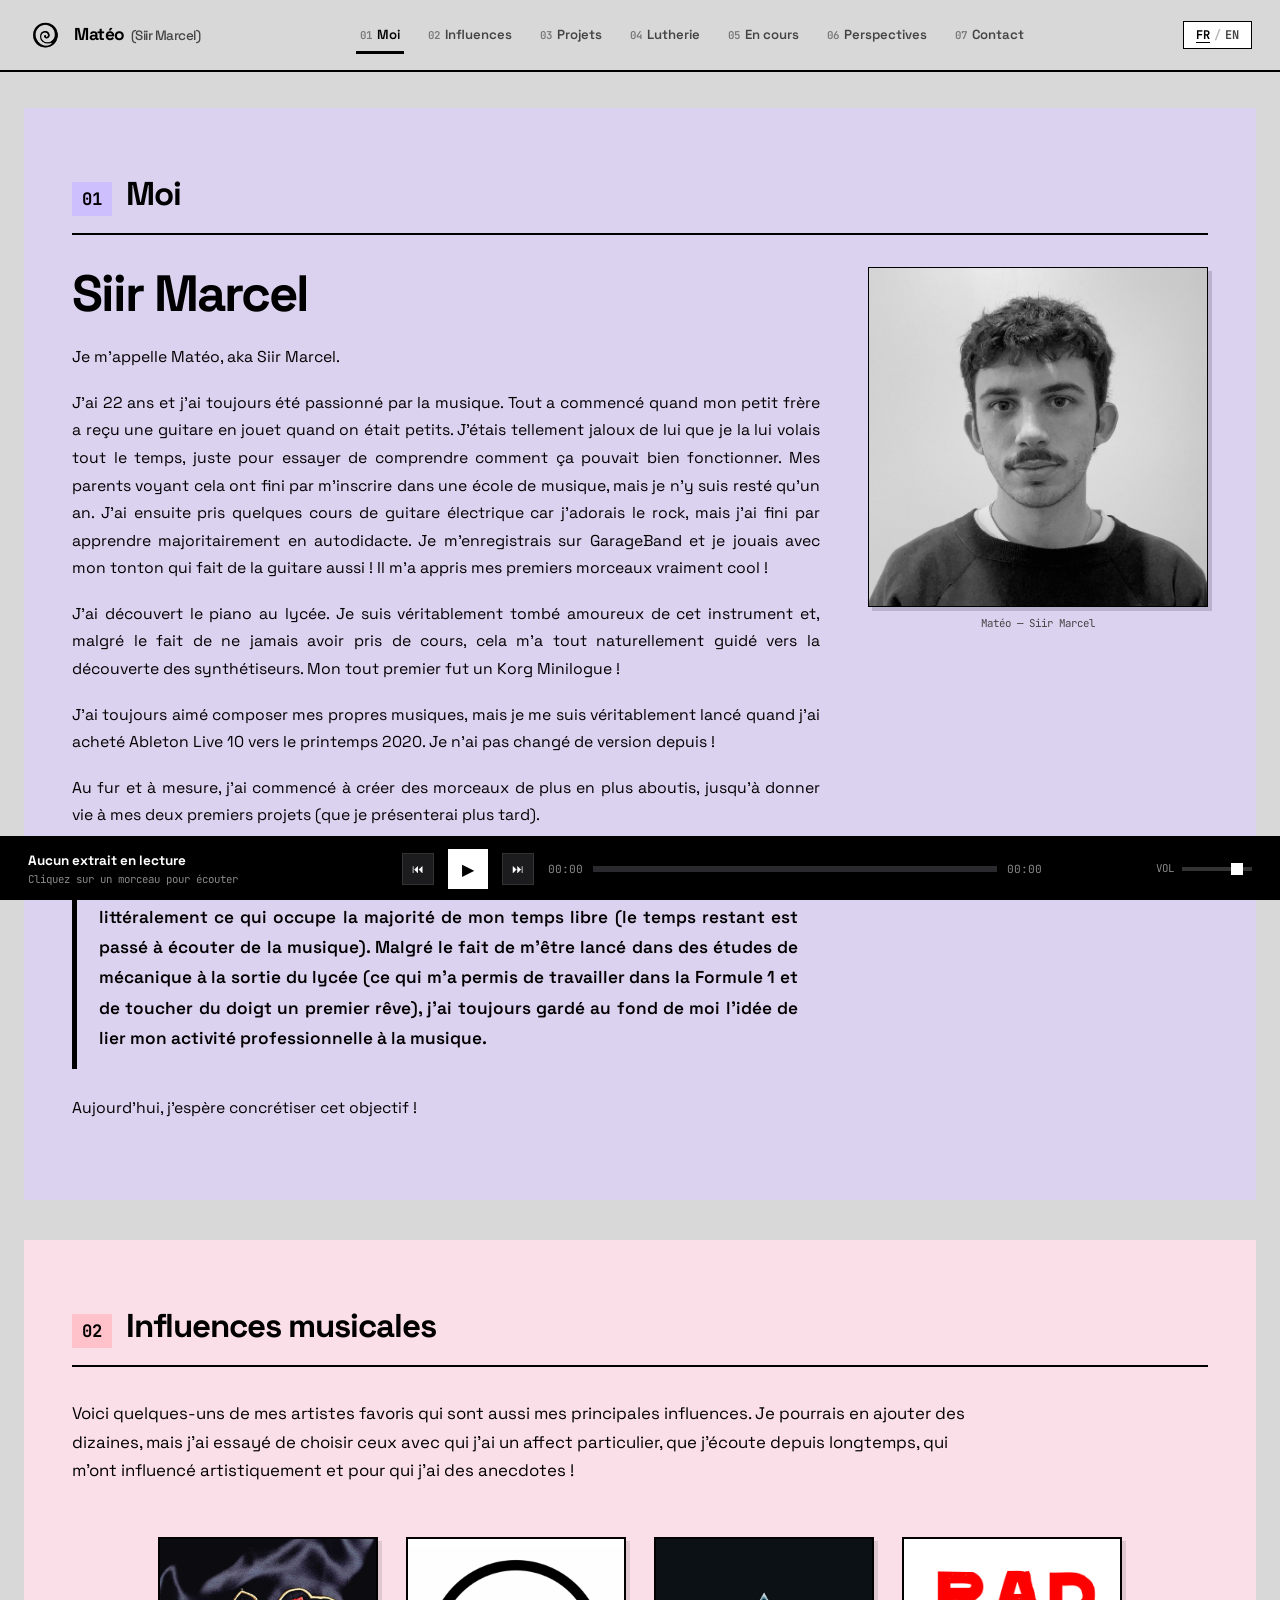
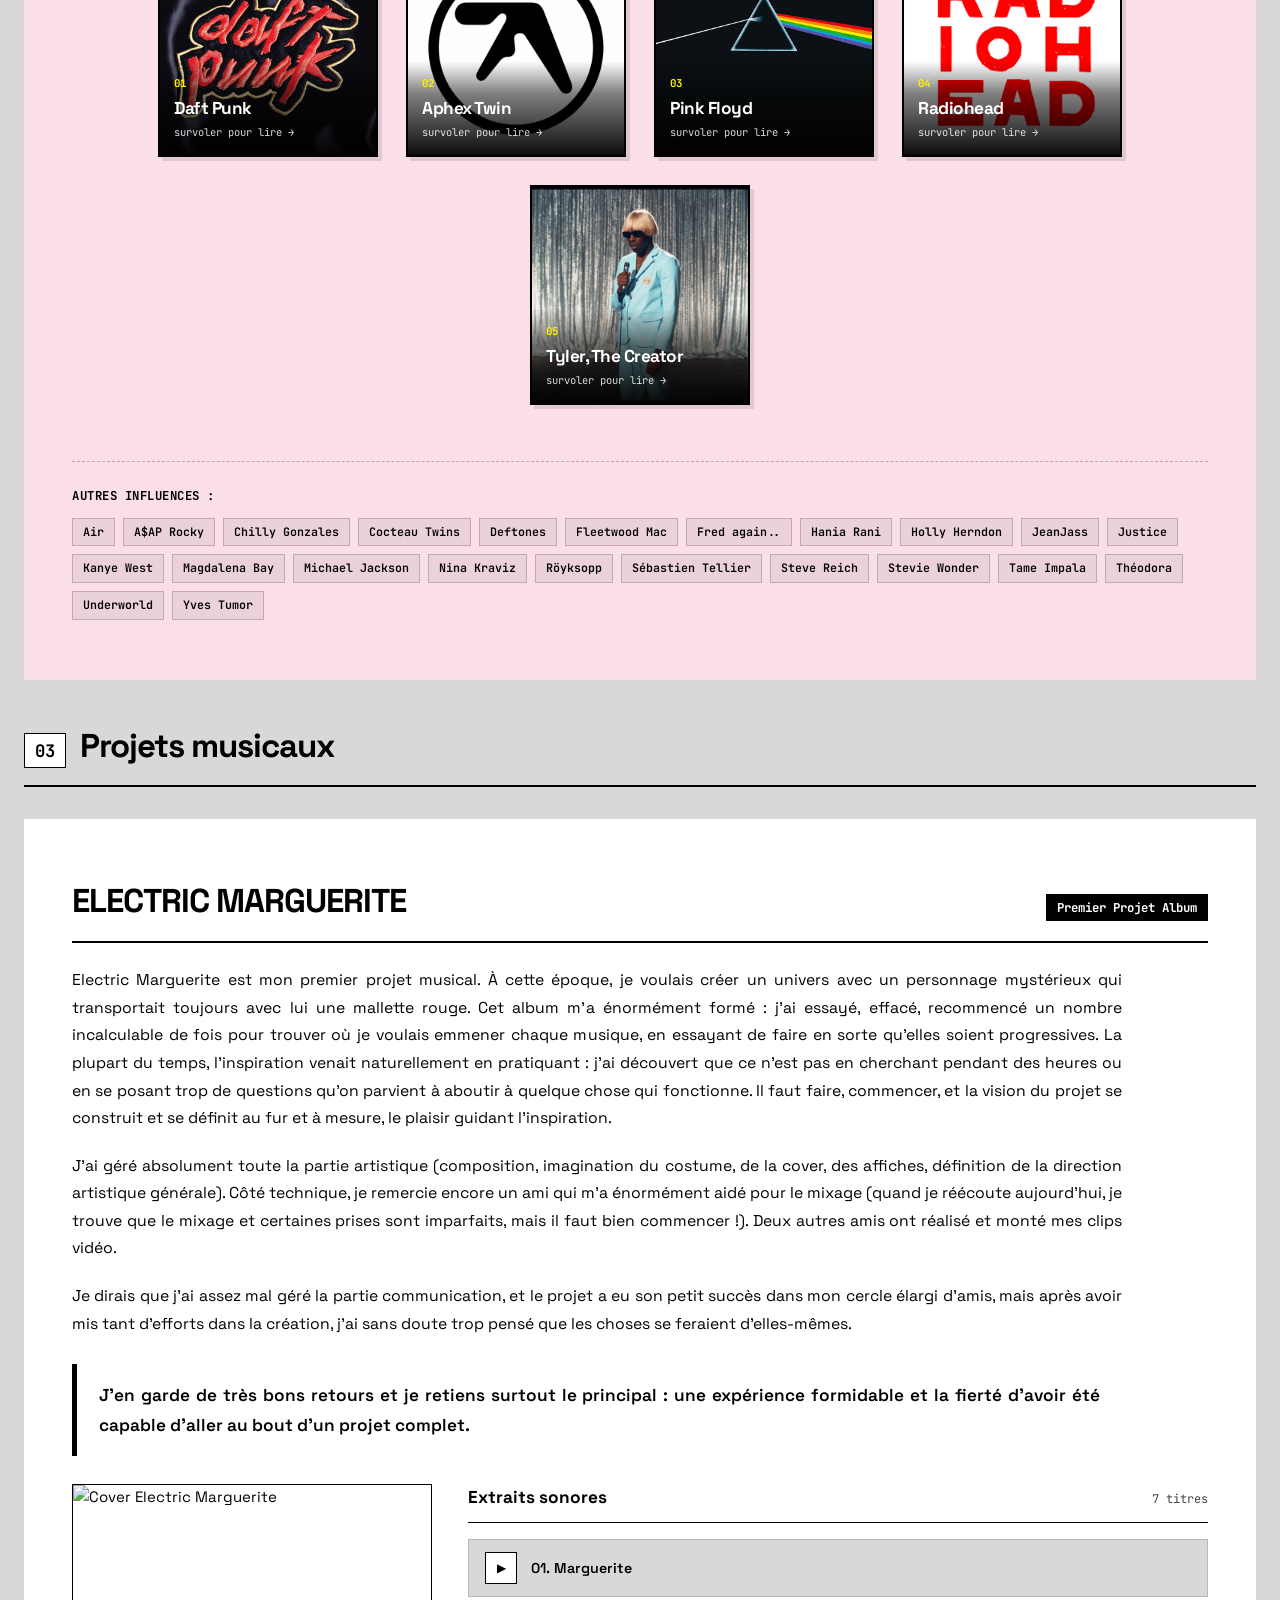
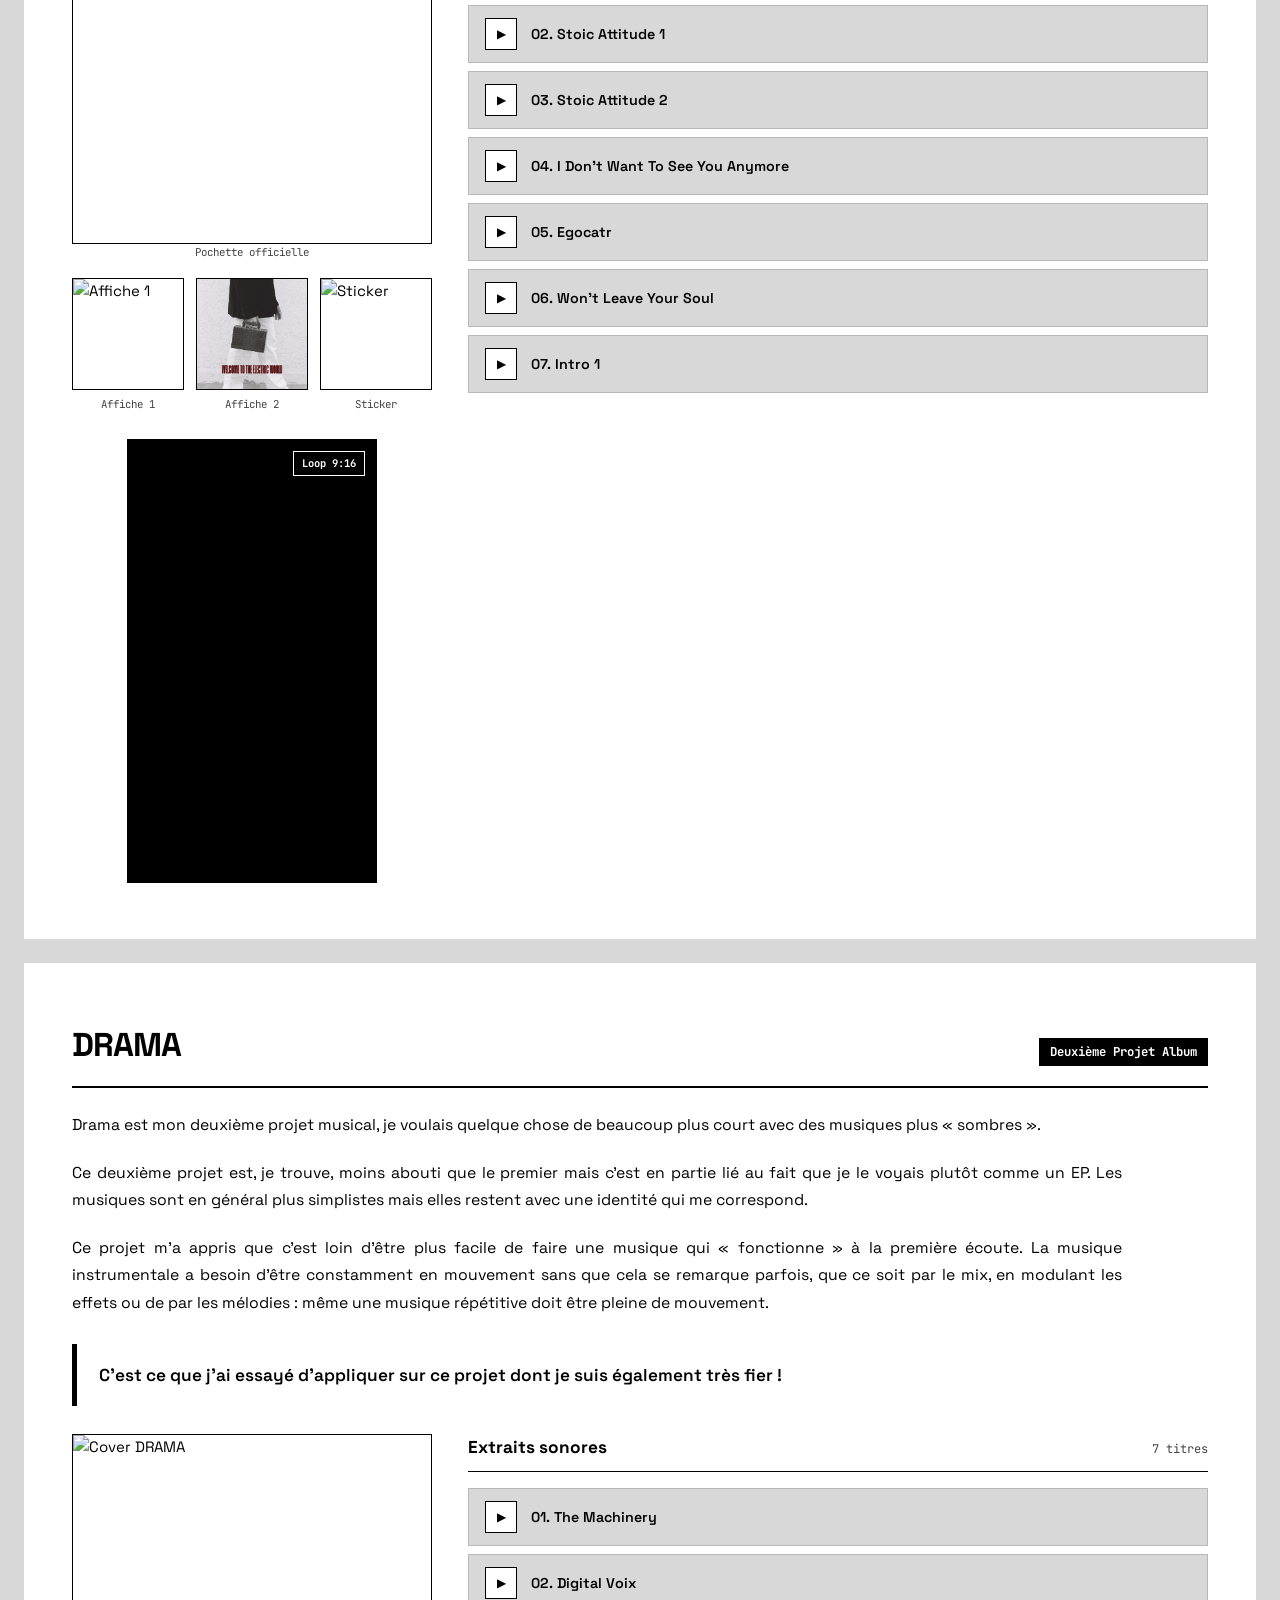
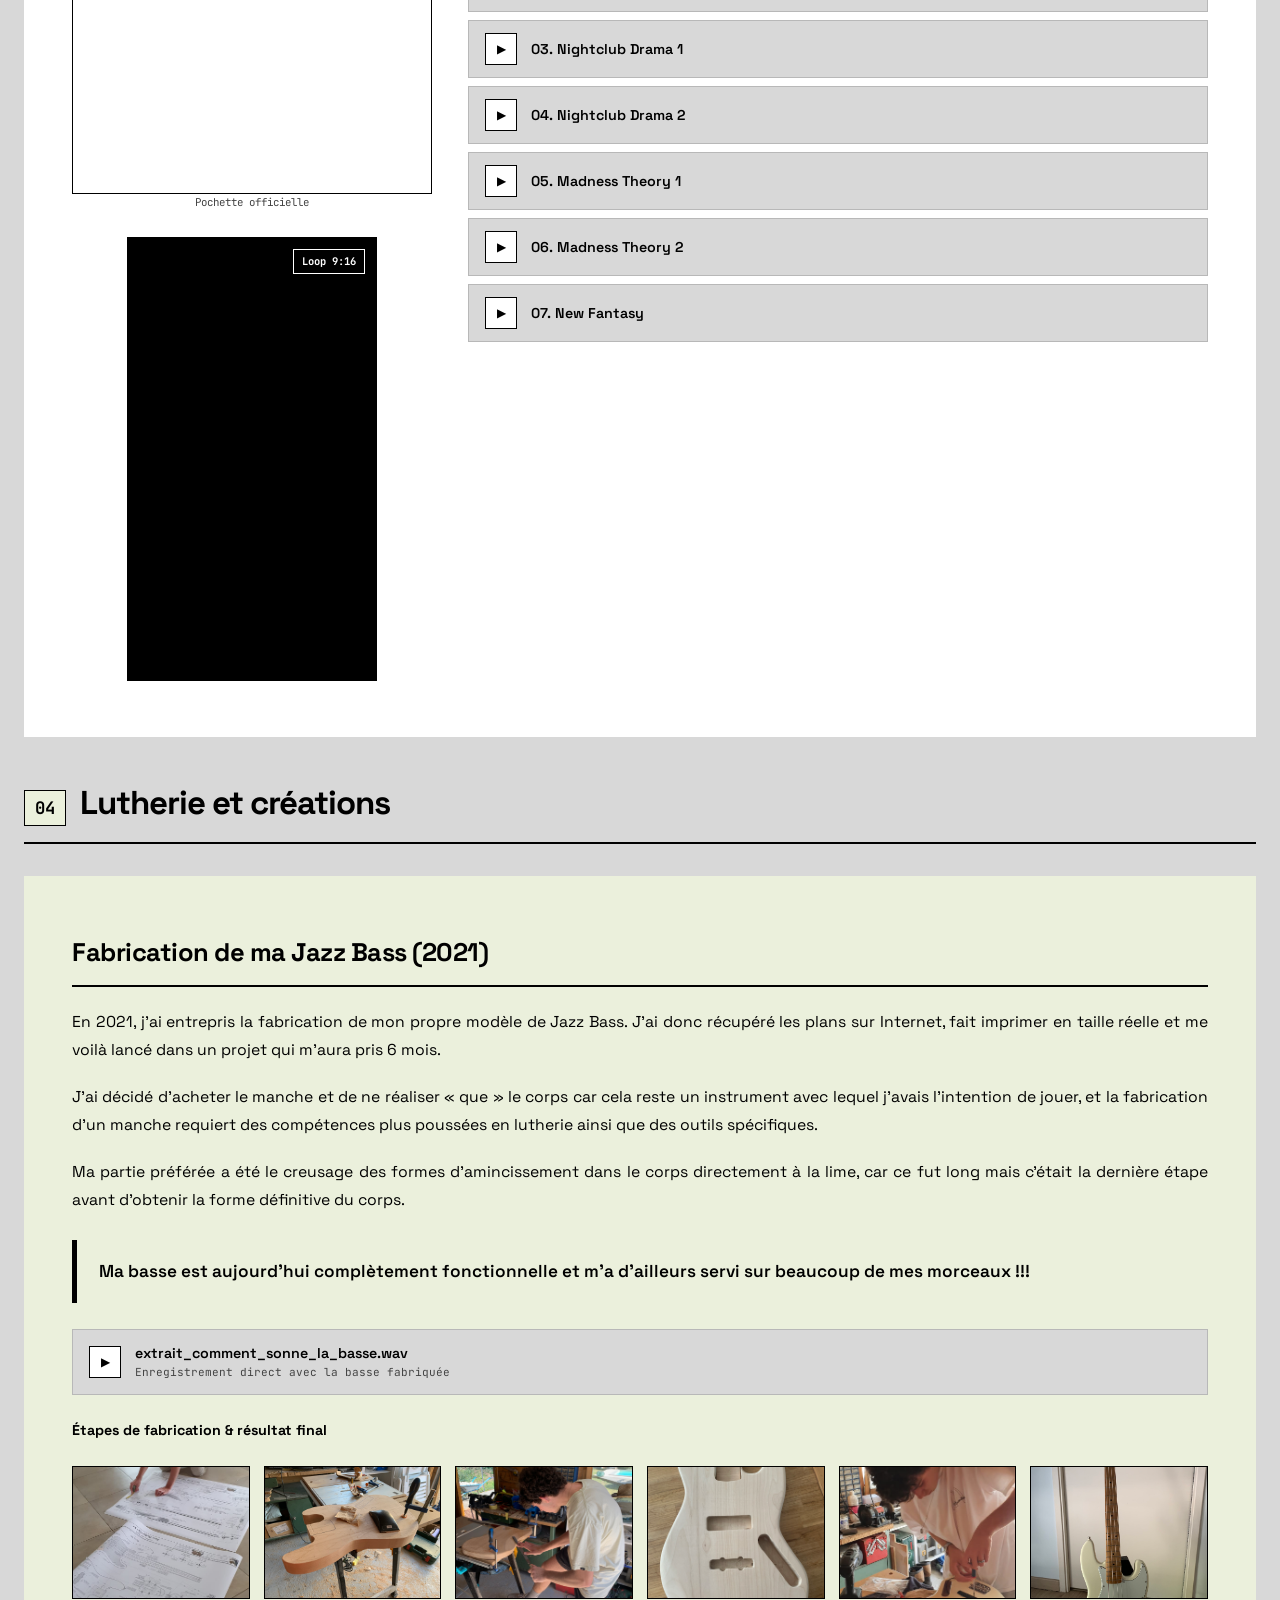
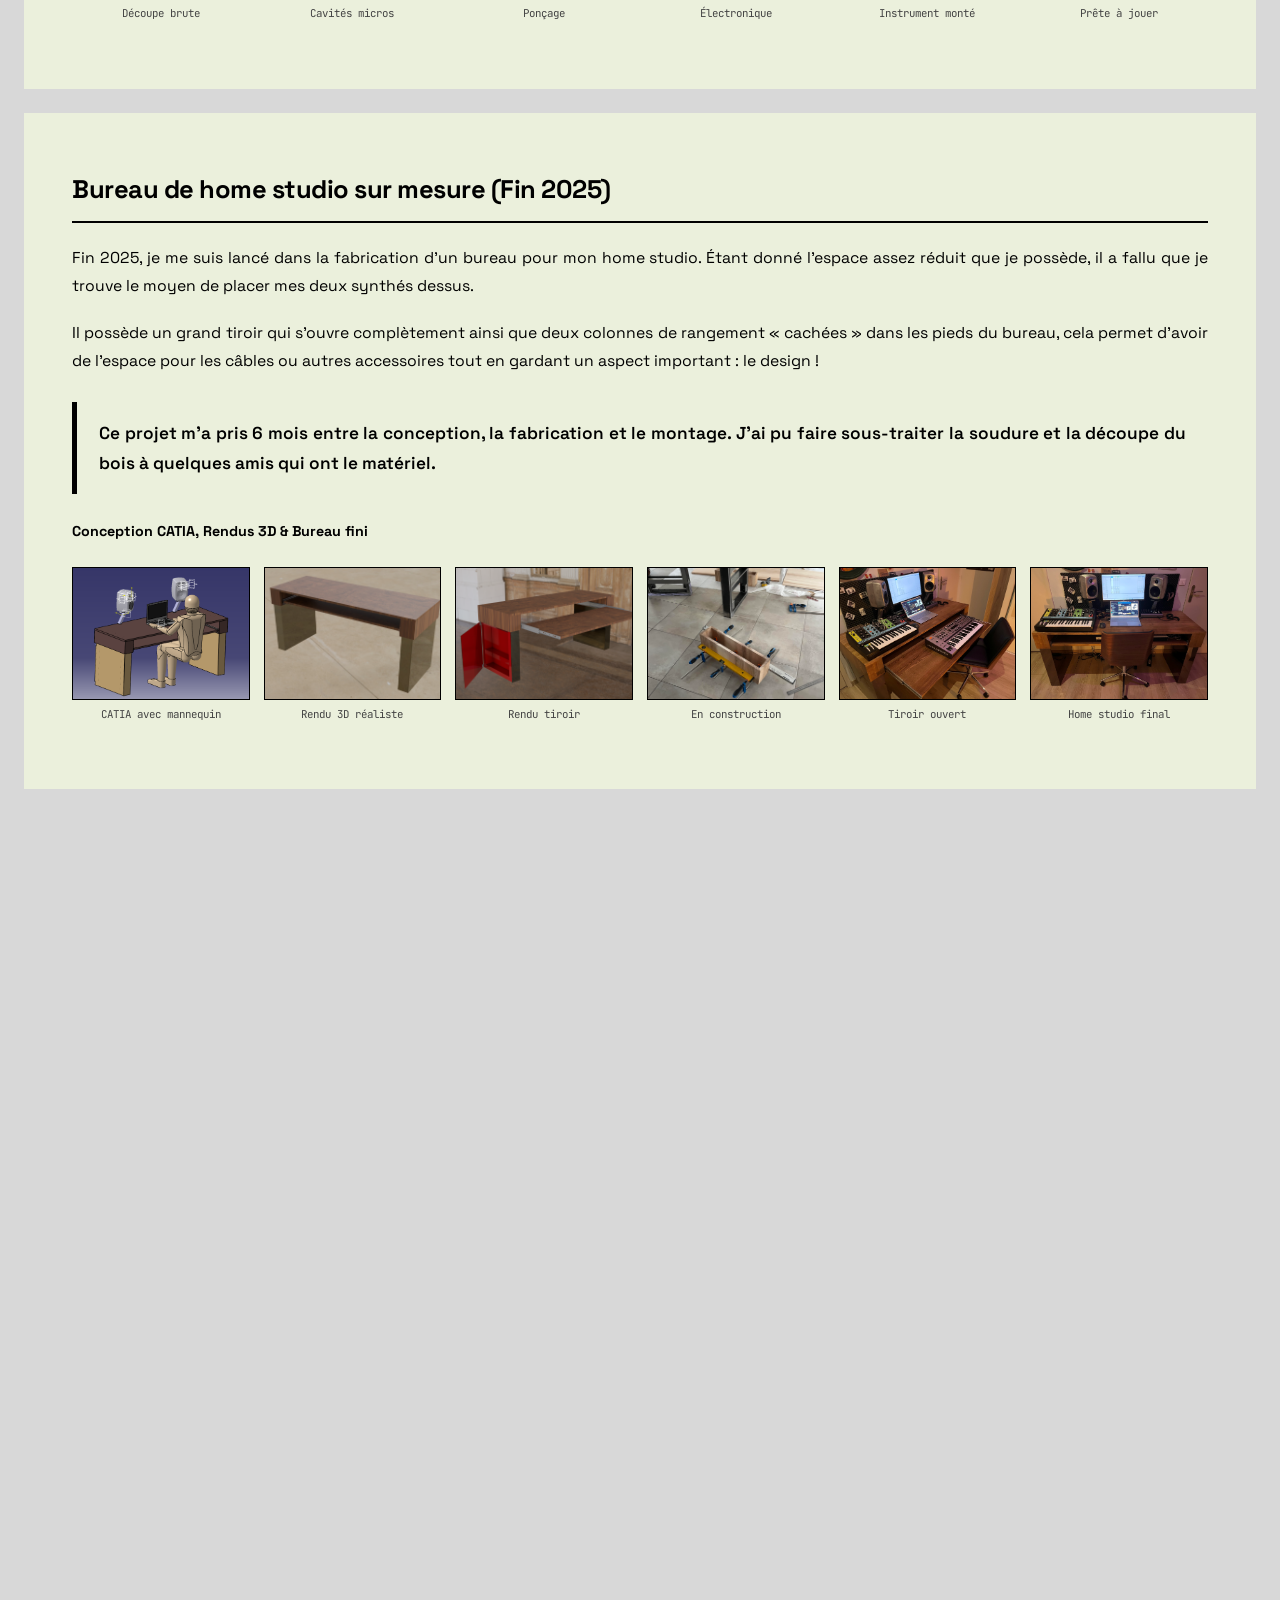
==== index.html @ 38fc7ba7 "Portfolio audio, lutherie et production musicale — Siir Marcel (Matéo Bouzidi)" ====
<!DOCTYPE html>
<html lang="fr">
<head>
  <meta charset="UTF-8">
  <meta name="viewport" content="width=device-width, initial-scale=1.0">
  <title>Matéo (Siir Marcel) — Portfolio Audio & Musique</title>

  <!-- Typography: Space Grotesk (Ableton / Modernist feel) & JetBrains Mono (Tech / Audio details) -->
  <link rel="preconnect" href="https://fonts.googleapis.com">
  <link rel="preconnect" href="https://fonts.gstatic.com" crossorigin>
  <link href="https://fonts.googleapis.com/css2?family=JetBrains+Mono:wght@400;500;700&family=Space+Grotesk:wght@400;500;600;700&display=swap" rel="stylesheet">

  <link rel="stylesheet" href="style.css">
</head>
<body>

  <!-- ========================================================
       TOP HEADER (Minimalist, Ableton-style with Koru Logo)
       ======================================================== -->
  <header class="site-header">
    <div class="header-inner">
      <div class="brand-group">
        <img src="./7_logo_koru/koru_white_bg-removebg-preview.png" alt="Logo Koru" class="koru-logo">
        <a href="#moi" class="brand-name">
          <strong>Matéo</strong> <span class="brand-alias">(Siir Marcel)</span>
        </a>
      </div>

      <nav class="site-nav" aria-label="Sommaire">
        <a href="#moi" class="nav-link active" data-target="moi"><span class="nav-num">01</span> <span data-i18n="nav_moi">Moi</span></a>
        <a href="#influences" class="nav-link" data-target="influences"><span class="nav-num">02</span> <span data-i18n="nav_influences">Influences</span></a>
        <a href="#projets" class="nav-link" data-target="projets"><span class="nav-num">03</span> <span data-i18n="nav_projets">Projets</span></a>
        <a href="#lutherie" class="nav-link" data-target="lutherie"><span class="nav-num">04</span> <span data-i18n="nav_lutherie">Lutherie</span></a>
        <a href="#en-cours" class="nav-link" data-target="en-cours"><span class="nav-num">05</span> <span data-i18n="nav_encours">En cours</span></a>
        <a href="#perspectives" class="nav-link" data-target="perspectives"><span class="nav-num">06</span> <span data-i18n="nav_perspectives">Perspectives</span></a>
        <a href="#contact" class="nav-link" data-target="contact"><span class="nav-num">07</span> <span data-i18n="nav_contact">Contact</span></a>
      </nav>

      <div class="header-actions">
        <!-- Language Switcher (FR / EN) -->
        <button class="lang-switch-btn" id="lang-toggle-btn" aria-label="Changer de langue">
          <span class="lang-opt lang-fr active">FR</span>
          <span class="lang-divider">/</span>
          <span class="lang-opt lang-en">EN</span>
        </button>
      </div>
    </div>
  </header>

  <!-- ========================================================
       MAIN PRESENTATION FLOW (Diaporama Storytelling Flow)
       ======================================================== -->
  <main class="slides-container">

    <!-- ----------------------------------------------------
         SLIDE 01 : MOI (Bio & Démarche)
         ---------------------------------------------------- -->
    <section class="slide-section" id="moi">
      <div class="slide-inner">
        <div class="section-label-bar">
          <span class="section-index">01</span>
          <h2 class="section-title" data-i18n="title_moi">Moi</h2>
        </div>

        <div class="slide-grid-moi">
          <div class="moi-text-col">
            <h1 class="hero-name">Siir Marcel</h1>
            <div class="raw-content-block" data-i18n="moi_body">
              <p>Je m'appelle Matéo, aka Siir Marcel.</p>
              <p>J'ai 22 ans et j'ai toujours été passionné par la musique. Tout a commencé quand mon petit frère a reçu une guitare en jouet quand on était petits. J'étais tellement jaloux de lui que je la lui volais tout le temps, juste pour essayer de comprendre comment ça pouvait bien fonctionner. Mes parents voyant cela ont fini par m'inscrire dans une école de musique, mais je n'y suis resté qu'un an. J'ai ensuite pris quelques cours de guitare électrique car j'adorais le rock, mais j'ai fini par apprendre majoritairement en autodidacte. Je m'enregistrais sur GarageBand et je jouais avec mon tonton qui fait de la guitare aussi ! Il m'a appris mes premiers morceaux vraiment cool !</p>
              <p>J'ai découvert le piano au lycée. Je suis véritablement tombé amoureux de cet instrument et, malgré le fait de ne jamais avoir pris de cours, cela m'a tout naturellement guidé vers la découverte des synthétiseurs. Mon tout premier fut un Korg Minilogue !</p>
              <p>J'ai toujours aimé composer mes propres musiques, mais je me suis véritablement lancé quand j'ai acheté Ableton Live 10 vers le printemps 2020. Je n'ai pas changé de version depuis !</p>
              <p>Au fur et à mesure, j'ai commencé à créer des morceaux de plus en plus aboutis, jusqu'à donner vie à mes deux premiers projets (que je présenterai plus tard).</p>
              <p class="highlight-quote">La composition est clairement bien plus qu'un passe-temps pour moi : c'est littéralement ce qui occupe la majorité de mon temps libre (le temps restant est passé à écouter de la musique). Malgré le fait de m'être lancé dans des études de mécanique à la sortie du lycée (ce qui m'a permis de travailler dans la Formule 1 et de toucher du doigt un premier rêve), j'ai toujours gardé au fond de moi l'idée de lier mon activité professionnelle à la musique.</p>
              <p>Aujourd'hui, j'espère concrétiser cet objectif !</p>
            </div>
          </div>

          <div class="moi-photo-col">
            <div class="moi-photo-box">
              <img src="./1_moi/photo_de_moi.jpg" alt="Matéo (Siir Marcel)" class="zoom-image moi-photo-img" data-caption="Matéo (Siir Marcel)">
              <span class="img-legend">Matéo — Siir Marcel</span>
            </div>
          </div>
        </div>
      </div>
    </section>

    <!-- ----------------------------------------------------
         SLIDE 02 : INFLUENCES MUSICALES (Carrés avec Flip au dos)
         ---------------------------------------------------- -->
    <section class="slide-section" id="influences">
      <div class="slide-inner">
        <div class="section-label-bar">
          <span class="section-index">02</span>
          <h2 class="section-title" data-i18n="title_influences">Influences musicales</h2>
        </div>

        <p class="section-intro-text" data-i18n="influences_intro">
          Voici quelques-uns de mes artistes favoris qui sont aussi mes principales influences. Je pourrais en ajouter des dizaines, mais j'ai essayé de choisir ceux avec qui j'ai un affect particulier, que j'écoute depuis longtemps, qui m'ont influencé artistiquement et pour qui j'ai des anecdotes !
        </p>

        <!-- 5 Carrés avec interaction de bascule (Daft Punk, Aphex, Pink Floyd, Radiohead, Tyler) -->
        <div class="influences-flip-grid">
          
          <!-- 1. Daft Punk -->
          <div class="flip-card-wrapper card-daft" tabindex="0">
            <div class="flip-card-inner">
              <div class="flip-card-front">
                <img src="./2_influences%20musicales/daft_punk/DaftPunk_HomeworkLP.jpg" alt="Daft Punk" class="artist-square-img">
                <div class="artist-front-overlay">
                  <span class="artist-num">01</span>
                  <h3 class="artist-title">Daft Punk</h3>
                  <span class="flip-hint" data-i18n="flip_hint">survoler pour lire &rarr;</span>
                </div>
              </div>
              <div class="flip-card-back">
                <div class="back-header back-daft">
                  <h4 class="back-artist-name">Daft Punk</h4>
                </div>
                <div class="back-text-scroll">
                  <p data-i18n="daft_text">Ce que j'aime chez Daft Punk, c'est d'abord le fait que ce soit des Français qui ont réussi à hypnotiser le monde de la musique à l'international comme rarement dans l'histoire. Leur son est immédiatement reconnaissable, ils ont réussi à faire des hits avec des samples très courts tournant en boucle, je pense notamment à « Fresh » qui fait partie pour moi de leurs meilleurs morceaux. C'est dans ce domaine qu'ils excellent de mon point de vue, car c'est aussi complexe de composer un morceau « simple » dont on ne se lasse jamais qui ne fait que quelques pistes que de composer avec des arrangements complexes. Ils ont su faire les deux comme le montrent Homework et Random Access Memories. Ils sont trop forts.</p>
                </div>
              </div>
            </div>
          </div>

          <!-- 2. Aphex Twin -->
          <div class="flip-card-wrapper card-aphex" tabindex="0">
            <div class="flip-card-inner">
              <div class="flip-card-front">
                <img src="./2_influences%20musicales/aphex_twin/Aphex%20Twin%20logo.gif" alt="Aphex Twin" class="artist-square-img">
                <div class="artist-front-overlay">
                  <span class="artist-num">02</span>
                  <h3 class="artist-title">Aphex Twin</h3>
                  <span class="flip-hint" data-i18n="flip_hint">survoler pour lire &rarr;</span>
                </div>
              </div>
              <div class="flip-card-back">
                <div class="back-header back-aphex">
                  <h4 class="back-artist-name">Aphex Twin</h4>
                </div>
                <div class="back-text-scroll">
                  <p data-i18n="aphex_text">Ce que j'aime chez Aphex Twin, ce sont ses sonorités ambient, le sound design et le fait qu'il soit capable de proposer sur un même album une magnifique et iconique ballade au piano comme « Avril 14th », puis des sonorités complètement chaotiques, complexes et percussives. J'aime également le fait qu'il soit impliqué dans la création de ses propres machines et logiciels : son logiciel « Samplebrain » développé avec Dave Griffiths m'a d'ailleurs beaucoup inspiré pour créer mon propre logiciel « Machina ».</p>
                </div>
              </div>
            </div>
          </div>

          <!-- 3. Pink Floyd -->
          <div class="flip-card-wrapper card-pink" tabindex="0">
            <div class="flip-card-inner">
              <div class="flip-card-front">
                <img src="./2_influences%20musicales/pink_floyd/d2fc536_6401-1e6ijhq.m233.avif" alt="Pink Floyd" class="artist-square-img">
                <div class="artist-front-overlay">
                  <span class="artist-num">03</span>
                  <h3 class="artist-title">Pink Floyd</h3>
                  <span class="flip-hint" data-i18n="flip_hint">survoler pour lire &rarr;</span>
                </div>
              </div>
              <div class="flip-card-back">
                <div class="back-header back-pink">
                  <h4 class="back-artist-name">Pink Floyd</h4>
                </div>
                <div class="back-text-scroll">
                  <p data-i18n="pink_text">Ce que j'aime chez Pink Floyd, c'est la progressivité de leur musique. Je suis à chaque fois émerveillé devant à quel point leurs morceaux me font rentrer dans une bulle et comment toutes les parties s'enchaînent si naturellement. J'ai d'ailleurs récupéré la platine vinyle Sony stéréo de ma grand-mère, et elle m'a aussi donné son vinyle de l'album Wish You Were Here (au passage aussi ma chanson préférée) qui date de la fin des 70s !</p>
                </div>
              </div>
            </div>
          </div>

          <!-- 4. Radiohead -->
          <div class="flip-card-wrapper card-radiohead" tabindex="0">
            <div class="flip-card-inner">
              <div class="flip-card-front">
                <img src="./2_influences%20musicales/radiohead/the-current-radiohead-logo-remade-in-crisp-4k-v0-cpv5992jfwne1.png" alt="Radiohead" class="artist-square-img">
                <div class="artist-front-overlay">
                  <span class="artist-num">04</span>
                  <h3 class="artist-title">Radiohead</h3>
                  <span class="flip-hint" data-i18n="flip_hint">survoler pour lire &rarr;</span>
                </div>
              </div>
              <div class="flip-card-back">
                <div class="back-header back-radiohead">
                  <h4 class="back-artist-name">Radiohead</h4>
                </div>
                <div class="back-text-scroll">
                  <p data-i18n="radiohead_text">Ce que j'aime chez Radiohead, c'est souvent l'émotion que leur musique me procure. Un des premiers morceaux que mon tonton me jouait à la guitare c'était « Just », et j'étais émerveillé par la façon dont ce morceau sonnait différemment du rock que j'écoutais étant petit (j'étais plutôt à fond sur les Guns N' Roses dès le matin dans le train direction le collège). C'est vers la fin de l'adolescence que j'ai vraiment commencé à apprécier leur musique. J'ai eu la chance de les voir en concert à Berlin et j'ai retrouvé cette sensation si particulière d'envoûtement et de frisson sur presque chacun de leurs morceaux (je n'ai d'ailleurs toujours pas compris comment Thom Yorke arrive à jouer + chanter « Pyramid Song » en live). Il y a quelque chose de pur et vulnérable mais puissant, autant dans la personnalité du groupe que dans leur musique.</p>
                </div>
              </div>
            </div>
          </div>

          <!-- 5. Tyler, The Creator -->
          <div class="flip-card-wrapper card-tyler" tabindex="0">
            <div class="flip-card-inner">
              <div class="flip-card-front">
                <img src="./2_influences%20musicales/Tyler_the_creator/2048.webp" alt="Tyler the Creator" class="artist-square-img">
                <div class="artist-front-overlay">
                  <span class="artist-num">05</span>
                  <h3 class="artist-title">Tyler, The Creator</h3>
                  <span class="flip-hint" data-i18n="flip_hint">survoler pour lire &rarr;</span>
                </div>
              </div>
              <div class="flip-card-back">
                <div class="back-header back-tyler">
                  <h4 class="back-artist-name">Tyler, The Creator</h4>
                </div>
                <div class="back-text-scroll">
                  <p data-i18n="tyler_text">Ce que j'aime chez Tyler, The Creator, ce sont les univers différents qu'il est capable de créer pour chacun de ses projets. Mon préféré reste indéniablement IGOR, qui a été mon influence principale sur mon premier album, autant sur le plan visuel que musical. Il a d'ailleurs été pour moi une porte d'entrée vers le jazz et plus largement vers la soul. Je me souviens que cet album m'avait été recommandé par ma copine et je n'avais pas du tout accroché à la première écoute, avant de finalement tomber totalement dedans après avoir à peine persévéré !</p>
                </div>
              </div>
            </div>
          </div>

        </div>

        <!-- Autres influences -->
        <div class="other-influences-wrap">
          <span class="other-influences-title" data-i18n="other_influences_title">Autres influences :</span>
          <div class="other-influences-tags">
            <span class="other-artist-pill">Air</span>
            <span class="other-artist-pill">A$AP Rocky</span>
            <span class="other-artist-pill">Chilly Gonzales</span>
            <span class="other-artist-pill">Cocteau Twins</span>
            <span class="other-artist-pill">Deftones</span>
            <span class="other-artist-pill">Fleetwood Mac</span>
            <span class="other-artist-pill">Fred again..</span>
            <span class="other-artist-pill">Hania Rani</span>
            <span class="other-artist-pill">Holly Herndon</span>
            <span class="other-artist-pill">JeanJass</span>
            <span class="other-artist-pill">Justice</span>
            <span class="other-artist-pill">Kanye West</span>
            <span class="other-artist-pill">Magdalena Bay</span>
            <span class="other-artist-pill">Michael Jackson</span>
            <span class="other-artist-pill">Nina Kraviz</span>
            <span class="other-artist-pill">Röyksopp</span>
            <span class="other-artist-pill">Sébastien Tellier</span>
            <span class="other-artist-pill">Steve Reich</span>
            <span class="other-artist-pill">Stevie Wonder</span>
            <span class="other-artist-pill">Tame Impala</span>
            <span class="other-artist-pill">Théodora</span>
            <span class="other-artist-pill">Underworld</span>
            <span class="other-artist-pill">Yves Tumor</span>
          </div>
        </div>
      </div>
    </section>

    <!-- ----------------------------------------------------
         SLIDE 03 : PROJETS MUSICAUX (Electric Marguerite & Drama)
         ---------------------------------------------------- -->
    <section class="slide-section" id="projets">
      <div class="slide-inner">
        <div class="section-label-bar">
          <span class="section-index">03</span>
          <h2 class="section-title" data-i18n="title_projets">Projets musicaux</h2>
        </div>

        <!-- ALBUM 1 : ELECTRIC MARGUERITE -->
        <article class="album-block">
          <div class="album-headline">
            <h3 class="album-name">ELECTRIC MARGUERITE</h3>
            <span class="album-tag" data-i18n="album1_tag">Premier Projet Album</span>
          </div>

          <div class="raw-content-block album-intro-block" data-i18n="album1_body">
            <p>Electric Marguerite est mon premier projet musical. À cette époque, je voulais créer un univers avec un personnage mystérieux qui transportait toujours avec lui une mallette rouge. Cet album m'a énormément formé : j'ai essayé, effacé, recommencé un nombre incalculable de fois pour trouver où je voulais emmener chaque musique, en essayant de faire en sorte qu'elles soient progressives. La plupart du temps, l'inspiration venait naturellement en pratiquant : j'ai découvert que ce n'est pas en cherchant pendant des heures ou en se posant trop de questions qu'on parvient à aboutir à quelque chose qui fonctionne. Il faut faire, commencer, et la vision du projet se construit et se définit au fur et à mesure, le plaisir guidant l'inspiration.</p>
            <p>J'ai géré absolument toute la partie artistique (composition, imagination du costume, de la cover, des affiches, définition de la direction artistique générale). Côté technique, je remercie encore un ami qui m'a énormément aidé pour le mixage (quand je réécoute aujourd'hui, je trouve que le mixage et certaines prises sont imparfaits, mais il faut bien commencer !). Deux autres amis ont réalisé et monté mes clips vidéo.</p>
            <p>Je dirais que j'ai assez mal géré la partie communication, et le projet a eu son petit succès dans mon cercle élargi d'amis, mais après avoir mis tant d'efforts dans la création, j'ai sans doute trop pensé que les choses se feraient d'elles-mêmes.</p>
            <p class="highlight-quote">J'en garde de très bons retours et je retiens surtout le principal : une expérience formidable et la fierté d'avoir été capable d'aller au bout d'un projet complet.</p>
          </div>

          <div class="album-layout">
            <!-- Colonne Médias (Cover d'abord, puis Visuels et Vidéo 9:16) -->
            <div class="album-media-col">
              <!-- Pochette officielle (Cover avant la vidéo) -->
              <div class="album-cover-box">
                <img src="./3_projets_musicaux/ELECTRIC%20MARGERITE/ELECTRIC%20MARGUERITE%20COVER.png" alt="Cover Electric Marguerite" class="zoom-image" data-caption="Pochette officielle — ELECTRIC MARGUERITE">
                <span class="img-legend">Pochette officielle</span>
              </div>

              <!-- Visuels secondaires & Stickers -->
              <div class="album-thumbs-row">
                <div class="thumb-wrap">
                  <img src="./3_projets_musicaux/ELECTRIC%20MARGERITE/images%20et%20stickers/AFFICHE_1.png" alt="Affiche 1" class="zoom-image" data-caption="Affiche promotionnelle #1">
                  <span class="img-legend">Affiche 1</span>
                </div>
                <div class="thumb-wrap">
                  <img src="./3_projets_musicaux/ELECTRIC%20MARGERITE/images%20et%20stickers/affiche_2.jpg" alt="Affiche 2" class="zoom-image" data-caption="Affiche promotionnelle #2">
                  <span class="img-legend">Affiche 2</span>
                </div>
                <div class="thumb-wrap">
                  <img src="./3_projets_musicaux/ELECTRIC%20MARGERITE/images%20et%20stickers/sticker.png" alt="Sticker" class="zoom-image" data-caption="Sticker Electric Marguerite">
                  <span class="img-legend">Sticker</span>
                </div>
              </div>

              <!-- Vidéo 9:16 boucle sans son -->
              <div class="video-container-9-16">
                <video autoplay loop muted playsinline class="video-loop-9-16">
                  <source src="./3_projets_musicaux/ELECTRIC%20MARGERITE/video/MARGUERITE.mov" type="video/mp4">
                </video>
                <span class="video-pill-tag">Loop 9:16</span>
              </div>
            </div>

            <!-- Colonne Audio Playlist -->
            <div class="album-audio-col">
              <div class="playlist-header">
                <span class="playlist-title" data-i18n="playlist_title">Extraits sonores</span>
                <span class="playlist-count">7 titres</span>
              </div>

              <div class="tracks-list" data-album="Electric Marguerite">
                <div class="track-item" data-src="./3_projets_musicaux/ELECTRIC%20MARGERITE/extraits%20sonores/marguerite.wav" data-title="Marguerite">
                  <button class="track-btn"><span class="btn-symbol">▶</span></button>
                  <div class="track-meta">
                    <span class="track-title">01. Marguerite</span>
                  </div>
                  <div class="track-bars"><span></span><span></span><span></span></div>
                </div>

                <div class="track-item" data-src="./3_projets_musicaux/ELECTRIC%20MARGERITE/extraits%20sonores/stoic_attitude_1.wav" data-title="Stoic Attitude (Part 1)">
                  <button class="track-btn"><span class="btn-symbol">▶</span></button>
                  <div class="track-meta">
                    <span class="track-title">02. Stoic Attitude 1</span>
                  </div>
                  <div class="track-bars"><span></span><span></span><span></span></div>
                </div>

                <div class="track-item" data-src="./3_projets_musicaux/ELECTRIC%20MARGERITE/extraits%20sonores/stoic_attitude_2.wav" data-title="Stoic Attitude (Part 2)">
                  <button class="track-btn"><span class="btn-symbol">▶</span></button>
                  <div class="track-meta">
                    <span class="track-title">03. Stoic Attitude 2</span>
                  </div>
                  <div class="track-bars"><span></span><span></span><span></span></div>
                </div>

                <div class="track-item" data-src="./3_projets_musicaux/ELECTRIC%20MARGERITE/extraits%20sonores/i_dont_want_to_see_you_anymore.wav" data-title="I Don't Want To See You Anymore">
                  <button class="track-btn"><span class="btn-symbol">▶</span></button>
                  <div class="track-meta">
                    <span class="track-title">04. I Don't Want To See You Anymore</span>
                  </div>
                  <div class="track-bars"><span></span><span></span><span></span></div>
                </div>

                <div class="track-item" data-src="./3_projets_musicaux/ELECTRIC%20MARGERITE/extraits%20sonores/egocatr.wav" data-title="Egocatr">
                  <button class="track-btn"><span class="btn-symbol">▶</span></button>
                  <div class="track-meta">
                    <span class="track-title">05. Egocatr</span>
                  </div>
                  <div class="track-bars"><span></span><span></span><span></span></div>
                </div>

                <div class="track-item" data-src="./3_projets_musicaux/ELECTRIC%20MARGERITE/extraits%20sonores/wont_leave_your_soul.wav" data-title="Won't Leave Your Soul">
                  <button class="track-btn"><span class="btn-symbol">▶</span></button>
                  <div class="track-meta">
                    <span class="track-title">06. Won't Leave Your Soul</span>
                  </div>
                  <div class="track-bars"><span></span><span></span><span></span></div>
                </div>

                <div class="track-item" data-src="./3_projets_musicaux/ELECTRIC%20MARGERITE/extraits%20sonores/intro_1.wav" data-title="Intro (1)">
                  <button class="track-btn"><span class="btn-symbol">▶</span></button>
                  <div class="track-meta">
                    <span class="track-title">07. Intro 1</span>
                  </div>
                  <div class="track-bars"><span></span><span></span><span></span></div>
                </div>
              </div>
            </div>
          </div>
        </article>

        <!-- ALBUM 2 : DRAMA -->
        <article class="album-block">
          <div class="album-headline">
            <h3 class="album-name">DRAMA</h3>
            <span class="album-tag" data-i18n="album2_tag">Deuxième Projet Album</span>
          </div>

          <div class="raw-content-block album-intro-block" data-i18n="album2_body">
            <p>Drama est mon deuxième projet musical, je voulais quelque chose de beaucoup plus court avec des musiques plus « sombres ».</p>
            <p>Ce deuxième projet est, je trouve, moins abouti que le premier mais c'est en partie lié au fait que je le voyais plutôt comme un EP. Les musiques sont en général plus simplistes mais elles restent avec une identité qui me correspond.</p>
            <p>Ce projet m'a appris que c'est loin d'être plus facile de faire une musique qui « fonctionne » à la première écoute. La musique instrumentale a besoin d'être constamment en mouvement sans que cela se remarque parfois, que ce soit par le mix, en modulant les effets ou de par les mélodies : même une musique répétitive doit être pleine de mouvement.</p>
            <p class="highlight-quote">C'est ce que j'ai essayé d'appliquer sur ce projet dont je suis également très fier !</p>
          </div>

          <div class="album-layout">
            <!-- Colonne Médias (Cover d'abord, puis Visuels et Vidéo 9:16) -->
            <div class="album-media-col">
              <!-- Pochette officielle DRAMA (Cover avant la vidéo) -->
              <div class="album-cover-box">
                <img src="./3_projets_musicaux/DRAMA/drama%20cover.png" alt="Cover DRAMA" class="zoom-image" data-caption="Pochette officielle — DRAMA">
                <span class="img-legend">Pochette officielle</span>
              </div>

              <!-- Vidéo 9:16 boucle sans son -->
              <div class="video-container-9-16">
                <video autoplay loop muted playsinline class="video-loop-9-16">
                  <source src="./3_projets_musicaux/DRAMA/video/canva_drama_v4.mp4" type="video/mp4">
                </video>
                <span class="video-pill-tag">Loop 9:16</span>
              </div>
            </div>

            <!-- Colonne Audio Playlist DRAMA -->
            <div class="album-audio-col">
              <div class="playlist-header">
                <span class="playlist-title" data-i18n="playlist_title">Extraits sonores</span>
                <span class="playlist-count">7 titres</span>
              </div>

              <div class="tracks-list" data-album="DRAMA">
                <div class="track-item" data-src="./3_projets_musicaux/DRAMA/extrait_audio/the_machinery.wav" data-title="The Machinery">
                  <button class="track-btn"><span class="btn-symbol">▶</span></button>
                  <div class="track-meta">
                    <span class="track-title">01. The Machinery</span>
                  </div>
                  <div class="track-bars"><span></span><span></span><span></span></div>
                </div>

                <div class="track-item" data-src="./3_projets_musicaux/DRAMA/extrait_audio/digital_voix.wav" data-title="Digital Voix">
                  <button class="track-btn"><span class="btn-symbol">▶</span></button>
                  <div class="track-meta">
                    <span class="track-title">02. Digital Voix</span>
                  </div>
                  <div class="track-bars"><span></span><span></span><span></span></div>
                </div>

                <div class="track-item" data-src="./3_projets_musicaux/DRAMA/extrait_audio/nightclub_drama_1.wav" data-title="Nightclub Drama 1">
                  <button class="track-btn"><span class="btn-symbol">▶</span></button>
                  <div class="track-meta">
                    <span class="track-title">03. Nightclub Drama 1</span>
                  </div>
                  <div class="track-bars"><span></span><span></span><span></span></div>
                </div>

                <div class="track-item" data-src="./3_projets_musicaux/DRAMA/extrait_audio/nightclub_drama_2.wav" data-title="Nightclub Drama 2">
                  <button class="track-btn"><span class="btn-symbol">▶</span></button>
                  <div class="track-meta">
                    <span class="track-title">04. Nightclub Drama 2</span>
                  </div>
                  <div class="track-bars"><span></span><span></span><span></span></div>
                </div>

                <div class="track-item" data-src="./3_projets_musicaux/DRAMA/extrait_audio/madness_theory_1.wav" data-title="Madness Theory 1">
                  <button class="track-btn"><span class="btn-symbol">▶</span></button>
                  <div class="track-meta">
                    <span class="track-title">05. Madness Theory 1</span>
                  </div>
                  <div class="track-bars"><span></span><span></span><span></span></div>
                </div>

                <div class="track-item" data-src="./3_projets_musicaux/DRAMA/extrait_audio/madness_theory_2.wav" data-title="Madness Theory 2">
                  <button class="track-btn"><span class="btn-symbol">▶</span></button>
                  <div class="track-meta">
                    <span class="track-title">06. Madness Theory 2</span>
                  </div>
                  <div class="track-bars"><span></span><span></span><span></span></div>
                </div>

                <div class="track-item" data-src="./3_projets_musicaux/DRAMA/extrait_audio/new_fantasy.wav" data-title="New Fantasy">
                  <button class="track-btn"><span class="btn-symbol">▶</span></button>
                  <div class="track-meta">
                    <span class="track-title">07. New Fantasy</span>
                  </div>
                  <div class="track-bars"><span></span><span></span><span></span></div>
                </div>
              </div>
            </div>
          </div>
        </article>

      </div>
    </section>

    <!-- ----------------------------------------------------
         SLIDE 04 : LUTHERIE ET CRÉATIONS (Basse & Bureau)
         ---------------------------------------------------- -->
    <section class="slide-section" id="lutherie">
      <div class="slide-inner">
        <div class="section-label-bar">
          <span class="section-index">04</span>
          <h2 class="section-title" data-i18n="title_lutherie">Lutherie et créations</h2>
        </div>

        <!-- 1. BASSE JAZZ BASS FAITE MAIN -->
        <article class="creation-block">
          <div class="creation-header">
            <h3 class="creation-title" data-i18n="bass_title">Fabrication de ma Jazz Bass (2021)</h3>
          </div>

          <div class="creation-content">
            <div class="raw-content-block" data-i18n="bass_body">
              <p>En 2021, j'ai entrepris la fabrication de mon propre modèle de Jazz Bass. J'ai donc récupéré les plans sur Internet, fait imprimer en taille réelle et me voilà lancé dans un projet qui m'aura pris 6 mois.</p>
              <p>J'ai décidé d'acheter le manche et de ne réaliser « que » le corps car cela reste un instrument avec lequel j'avais l'intention de jouer, et la fabrication d'un manche requiert des compétences plus poussées en lutherie ainsi que des outils spécifiques.</p>
              <p>Ma partie préférée a été le creusage des formes d'amincissement dans le corps directement à la lime, car ce fut long mais c'était la dernière étape avant d'obtenir la forme définitive du corps.</p>
              <p class="highlight-quote">Ma basse est aujourd'hui complètement fonctionnelle et m'a d'ailleurs servi sur beaucoup de mes morceaux !!!</p>
            </div>

            <!-- Lecteur audio extrait basse -->
            <div class="single-audio-card">
              <div class="track-item" data-src="./4_lutherie_et_creations/basse/extrait_comment_sonne_la_basse.wav" data-title="Comment sonne la basse">
                <button class="track-btn"><span class="btn-symbol">▶</span></button>
                <div class="track-meta">
                  <span class="track-title">extrait_comment_sonne_la_basse.wav</span>
                  <span class="track-sub" data-i18n="bass_audio_sub">Enregistrement direct avec la basse fabriquée</span>
                </div>
                <div class="track-bars"><span></span><span></span><span></span></div>
              </div>
            </div>

            <!-- Galerie photos avec zoom au survol et légendes -->
            <div class="media-gallery-wrap">
              <span class="gallery-title" data-i18n="gallery_bass_title">Étapes de fabrication & résultat final</span>
              <div class="gallery-grid">
                <div class="gallery-card">
                  <img src="./4_lutherie_et_creations/basse/1.JPG" alt="Basse étape 1" class="zoom-image" data-caption="Découpe brute du corps">
                  <span class="img-legend">Découpe brute</span>
                </div>
                <div class="gallery-card">
                  <img src="./4_lutherie_et_creations/basse/2.jpeg" alt="Basse étape 2" class="zoom-image" data-caption="Usinage des cavités micros">
                  <span class="img-legend">Cavités micros</span>
                </div>
                <div class="gallery-card">
                  <img src="./4_lutherie_et_creations/basse/4.jpeg" alt="Basse étape 4" class="zoom-image" data-caption="Ponçage du corps">
                  <span class="img-legend">Ponçage</span>
                </div>
                <div class="gallery-card">
                  <img src="./4_lutherie_et_creations/basse/6.jpeg" alt="Basse étape 6" class="zoom-image" data-caption="Montage de l'électronique">
                  <span class="img-legend">Électronique</span>
                </div>
                <div class="gallery-card">
                  <img src="./4_lutherie_et_creations/basse/11.JPG" alt="Basse étape 11" class="zoom-image" data-caption="Basse assemblée">
                  <span class="img-legend">Instrument monté</span>
                </div>
                <div class="gallery-card">
                  <img src="./4_lutherie_et_creations/basse/13.jpeg" alt="Basse étape 13" class="zoom-image" data-caption="Basse finalisée et cordée">
                  <span class="img-legend">Prête à jouer</span>
                </div>
              </div>
            </div>
          </div>
        </article>

        <!-- 2. BUREAU DE HOME STUDIO -->
        <article class="creation-block">
          <div class="creation-header">
            <h3 class="creation-title" data-i18n="desk_title">Bureau de home studio sur mesure (Fin 2025)</h3>
          </div>

          <div class="creation-content">
            <div class="raw-content-block" data-i18n="desk_body">
              <p>Fin 2025, je me suis lancé dans la fabrication d'un bureau pour mon home studio. Étant donné l'espace assez réduit que je possède, il a fallu que je trouve le moyen de placer mes deux synthés dessus.</p>
              <p>Il possède un grand tiroir qui s'ouvre complètement ainsi que deux colonnes de rangement « cachées » dans les pieds du bureau, cela permet d'avoir de l'espace pour les câbles ou autres accessoires tout en gardant un aspect important : le design !</p>
              <p class="highlight-quote">Ce projet m'a pris 6 mois entre la conception, la fabrication et le montage. J'ai pu faire sous-traiter la soudure et la découpe du bois à quelques amis qui ont le matériel.</p>
            </div>

            <!-- Galerie Plans CATIA, Rendus et Photos réelles avec Zoom et Légendes -->
            <div class="media-gallery-wrap">
              <span class="gallery-title" data-i18n="gallery_desk_title">Conception CATIA, Rendus 3D & Bureau fini</span>
              <div class="gallery-grid">
                <div class="gallery-card">
                  <img src="./4_lutherie_et_creations/bureau%20de%20home%20studio/photo%20rendu%20catia/rendu_catia_avec_mannquin.png" alt="Rendu CATIA avec mannequin" class="zoom-image" data-caption="Modélisation ergonomique CATIA avec mannequin">
                  <span class="img-legend">CATIA avec mannequin</span>
                </div>
                <div class="gallery-card">
                  <img src="./4_lutherie_et_creations/bureau%20de%20home%20studio/photos%20rendu%20realiste/rendu1.jpg" alt="Rendu réaliste 1" class="zoom-image" data-caption="Rendu photoréaliste studio">
                  <span class="img-legend">Rendu 3D réaliste</span>
                </div>
                <div class="gallery-card">
                  <img src="./4_lutherie_et_creations/bureau%20de%20home%20studio/photos%20rendu%20realiste/rendu2.png" alt="Rendu réaliste 2" class="zoom-image" data-caption="Rendu photoréaliste tiroir">
                  <span class="img-legend">Rendu tiroir</span>
                </div>
                <div class="gallery-card">
                  <img src="./4_lutherie_et_creations/bureau%20de%20home%20studio/photos%20finales/bureau%20en%20construction.jpg" alt="Construction" class="zoom-image" data-caption="Bureau en cours de fabrication">
                  <span class="img-legend">En construction</span>
                </div>
                <div class="gallery-card">
                  <img src="./4_lutherie_et_creations/bureau%20de%20home%20studio/photos%20finales/bureau%20tiroir%20ouvert.jpeg" alt="Tiroir ouvert" class="zoom-image" data-caption="Grand tiroir coulissant ouvert">
                  <span class="img-legend">Tiroir ouvert</span>
                </div>
                <div class="gallery-card">
                  <img src="./4_lutherie_et_creations/bureau%20de%20home%20studio/photos%20finales/home%20studio%20final.jpeg" alt="Home studio final" class="zoom-image" data-caption="Bureau installé dans le home studio">
                  <span class="img-legend">Home studio final</span>
                </div>
              </div>
            </div>
          </div>
        </article>

      </div>
    </section>

    <!-- ----------------------------------------------------
         SLIDE 05 : PROJETS EN COURS (Machina & Elektromania)
         ---------------------------------------------------- -->
    <section class="slide-section" id="en-cours">
      <div class="slide-inner">
        <div class="section-label-bar">
          <span class="section-index">05</span>
          <h2 class="section-title" data-i18n="title_encours">Projets en cours</h2>
        </div>

        <!-- 1. MACHINA -->
        <article class="creation-block">
          <div class="creation-header">
            <h3 class="creation-title">MACHINA</h3>
            <span class="creation-tag" data-i18n="machina_tag">Logiciel audio expérimental</span>
          </div>

          <div class="creation-content">
            <div class="raw-content-block" data-i18n="machina_body">
              <p>Machina est un logiciel que j'ai imaginé en m'inspirant du travail de Richard D. James et Dave Griffiths sur leur logiciel Samplebrain. Il fonctionne sur la base d'une banque de samples que l'on vient découper en milliers de fragments audio à l'aide d'un modèle mathématique appelé « wavelet transform » ; on vient ensuite charger un sample « cible » et l'algorithme va en temps réel analyser le sample cible et jouer le fragment de sample contenu dans la banque de son qui y ressemble le plus (aussi basé sur une analyse fréquentielle). On peut jouer sur différents paramètres pour influencer le choix de l'algorithme sur le fragment audio joué en temps réel. Cela donne lieu à des textures assez étranges et chaotiques. Le programme a une vocation assez expérimentale. J'ai également ajouté une partie séquenceur avec des drone voices pour que l'instrument permette de jouer des musiques assez complètes à lui seul. J'ai utilisé l'IA pour sécuriser et accélérer la partie codage mais la partie modèle mathématique, interface, fonctionnement, etc., vient de moi et de mes inspirations !</p>
            </div>

            <!-- Extrait sonore Machina (extrait mis à jour) -->
            <div class="single-audio-card">
              <div class="track-item" data-src="./5_projets_en_cours/machina/extrait_audio_machina.wav" data-title="Extrait Audio Machina">
                <button class="track-btn"><span class="btn-symbol">▶</span></button>
                <div class="track-meta">
                  <span class="track-title">extrait_audio_machina.wav</span>
                  <span class="track-sub" data-i18n="machina_audio_sub">Démonstration sonore générée par Machina</span>
                </div>
                <div class="track-bars"><span></span><span></span><span></span></div>
              </div>
            </div>

            <!-- Visuels Machina avec zoom et légendes -->
            <div class="machina-visuals-grid">
              <div class="machina-card">
                <img src="./5_projets_en_cours/machina/interface_visuelle_machina.png" alt="Interface Machina" class="zoom-image" data-caption="Interface logicielle de Machina">
                <span class="img-legend">Interface logicielle Machina</span>
              </div>
              <div class="machina-card">
                <img src="./5_projets_en_cours/machina/prototype_interface_visuelle_dessinee_sur_ipad.jpg" alt="Prototype iPad" class="zoom-image" data-caption="Prototype d'interface dessiné sur iPad">
                <span class="img-legend">Prototype esquissé sur iPad</span>
              </div>
            </div>
          </div>
        </article>

        <!-- 2. ELEKTROMANIA -->
        <article class="creation-block">
          <div class="creation-header">
            <h3 class="creation-title">ELEKTROMANIA</h3>
            <span class="creation-tag" data-i18n="elektro_tag">Nouveau projet musical</span>
          </div>

          <div class="creation-content">
            <div class="raw-content-block" data-i18n="elektro_body">
              <p>Je me suis lancé dans la création d'un nouveau projet musical, mon objectif est qu'il soit plus abouti que mes deux précédents, avec une direction beaucoup plus électronique et une forte présence de piano mélangé à des sonorités de synthétiseurs plus aériens, ambient. Il s'appellera Elektromania, à ce stade je suis encore en phase de réflexion sur la direction artistique et j'enregistre plusieurs maquettes pour trouver la direction vers laquelle je souhaite m'orienter.</p>
              <p>J'enregistre quasiment tous mes sons à l'aide de mon ASM Hydrasynth et j'utilise mon Moog Grandmother pour les basses. Je compte également le composer pour qu'il soit facile d'improviser sur les musiques et faire un album facilement adaptable au live. C'est encore loin d'être concret pour moi mais c'est un domaine dans lequel je souhaite m'entraîner.</p>
              <p class="highlight-quote">Sur ce projet j'aimerais augmenter le niveau de cohérence entre chaque morceau, la qualité du mixage ainsi que la partie communication dont j'ai compris qu'elle était cruciale.</p>
              <p>Voici quelques extraits de maquettes en avant-première ainsi que des aperçus visuels de la direction artistique.</p>
            </div>

            <!-- Extraits Audio & Inspirations Visuelles Elektromania -->
            <div class="elektro-media-wrap">
              <!-- Extraits audio -->
              <div class="elektro-audio-col">
                <span class="gallery-title" data-i18n="elektro_audio_title">Extraits de maquettes en avant-première</span>
                <div class="tracks-list elektro-tracks-list" data-album="Elektromania">
                  <div class="track-item" data-src="./5_projets_en_cours/ELEKTROMANIA/extraits_audio/extract1.wav" data-title="Elektromania - Maquette 01">
                    <button class="track-btn"><span class="btn-symbol">▶</span></button>
                    <div class="track-meta">
                      <span class="track-title">01. Maquette 01</span>
                    </div>
                    <div class="track-bars"><span></span><span></span><span></span></div>
                  </div>

                  <div class="track-item" data-src="./5_projets_en_cours/ELEKTROMANIA/extraits_audio/extract2.wav" data-title="Elektromania - Maquette 02">
                    <button class="track-btn"><span class="btn-symbol">▶</span></button>
                    <div class="track-meta">
                      <span class="track-title">02. Maquette 02</span>
                    </div>
                    <div class="track-bars"><span></span><span></span><span></span></div>
                  </div>

                  <div class="track-item" data-src="./5_projets_en_cours/ELEKTROMANIA/extraits_audio/extract3.wav" data-title="Elektromania - Maquette 03">
                    <button class="track-btn"><span class="btn-symbol">▶</span></button>
                    <div class="track-meta">
                      <span class="track-title">03. Maquette 03</span>
                    </div>
                    <div class="track-bars"><span></span><span></span><span></span></div>
                  </div>

                  <div class="track-item" data-src="./5_projets_en_cours/ELEKTROMANIA/extraits_audio/extract4.wav" data-title="Elektromania - Maquette 04">
                    <button class="track-btn"><span class="btn-symbol">▶</span></button>
                    <div class="track-meta">
                      <span class="track-title">04. Maquette 04</span>
                    </div>
                    <div class="track-bars"><span></span><span></span><span></span></div>
                  </div>

                  <div class="track-item" data-src="./5_projets_en_cours/ELEKTROMANIA/extraits_audio/extract5.wav" data-title="Elektromania - Maquette 05">
                    <button class="track-btn"><span class="btn-symbol">▶</span></button>
                    <div class="track-meta">
                      <span class="track-title">05. Maquette 05</span>
                    </div>
                    <div class="track-bars"><span></span><span></span><span></span></div>
                  </div>
                </div>
              </div>

              <!-- Inspirations visuelles -->
              <div class="elektro-visuals-col">
                <span class="gallery-title" data-i18n="elektro_visuals_title">Inspirations visuelles & moodboard</span>
                <div class="gallery-grid elektro-visuals-grid">
                  <div class="gallery-card">
                    <img src="./5_projets_en_cours/ELEKTROMANIA/inspirations%20visuelles/1.png" alt="Inspiration Visuelle 1" class="zoom-image" data-caption="Inspiration visuelle #1 — Ambiances & Textures">
                    <span class="img-legend">Inspiration 01</span>
                  </div>
                  <div class="gallery-card">
                    <img src="./5_projets_en_cours/ELEKTROMANIA/inspirations%20visuelles/2.png" alt="Inspiration Visuelle 2" class="zoom-image" data-caption="Inspiration visuelle #2 — Synthèses et matières">
                    <span class="img-legend">Inspiration 02</span>
                  </div>
                  <div class="gallery-card">
                    <img src="./5_projets_en_cours/ELEKTROMANIA/inspirations%20visuelles/3.png" alt="Inspiration Visuelle 3" class="zoom-image" data-caption="Inspiration visuelle #3 — Esthétique graphique">
                    <span class="img-legend">Inspiration 03</span>
                  </div>
                  <div class="gallery-card">
                    <img src="./5_projets_en_cours/ELEKTROMANIA/inspirations%20visuelles/test1.png" alt="Inspiration Visuelle 4" class="zoom-image" data-caption="Inspiration visuelle #4 — Recherche conceptuelle">
                    <span class="img-legend">Inspiration 04</span>
                  </div>
                </div>
              </div>
            </div>
          </div>
        </article>

      </div>
    </section>

    <!-- ----------------------------------------------------
         SLIDE 06 : MES PERSPECTIVES D'AMÉLIORATION
         ---------------------------------------------------- -->
    <section class="slide-section" id="perspectives">
      <div class="slide-inner">
        <div class="section-label-bar">
          <span class="section-index">06</span>
          <h2 class="section-title" data-i18n="title_perspectives">Mes perspectives d'améliorations</h2>
        </div>

        <div class="perspectives-editorial-block">
          <div class="raw-content-block" data-i18n="perspectives_body">
            <p>Durant ces prochaines années, j'aimerais améliorer mon jeu au clavier.</p>
            
            <div class="persp-item-box">
              <span class="bullet-arrow">&bull;</span>
              <p><strong>Améliorer mon niveau en mix :</strong> j'ai souvent appris par moi-même à travers des vidéos sur Internet où l'on entend beaucoup de conseils différents ; je n'ai jamais vraiment eu de recul sur mon travail concernant le mixage, j'aimerais développer cette compétence entouré par des gens compétents capables d'analyser mes points faibles et m'aider à les effacer.</p>
            </div>

            <div class="persp-item-box">
              <span class="bullet-arrow">&bull;</span>
              <p>Comme beaucoup de musiciens qui composent, j'ai souvent laissé des projets à l'abandon sans jamais les terminer, c'est une chose que je suis en train d'améliorer mais qui est malheureusement toujours présente. J'ai acheté le livre « Comment finir ses morceaux » d'Adrien Perinot de la chaîne Projet Home Studio pour m'aider dans cette démarche.</p>
            </div>

            <div class="persp-item-box">
              <span class="bullet-arrow">&bull;</span>
              <p><strong>Pour mes projets musicaux personnels, je n'ai pas du tout assez développé la communication</strong> autour de mon travail, c'est un pan essentiel dans le développement d'un artiste. C'est loin d'être ma partie préférée mais elle est obligatoire, j'aimerais augmenter ma présence notamment sur les réseaux sociaux pour partager mon travail mais également garder une trace de mon évolution ! Je souhaite m'entourer d'une personne qui aura une vision à laquelle je peux m'identifier et qui pourra m'aider.</p>
            </div>

            <div class="persp-item-box">
              <span class="bullet-arrow">&bull;</span>
              <p><strong>Je n'ai jamais fait de live</strong> (excepté 2-3 concerts étant petit à l'école de musique mais je considère qu'on ne le comptera pas), c'est quelque chose qui est dans ma tête depuis un certain temps, j'ai d'ailleurs récemment acheté mon premier contrôleur MIDI pour essayer de développer mon aisance à jouer et faire évoluer des morceaux en live.</p>
            </div>
          </div>
        </div>

      </div>
    </section>

    <!-- ----------------------------------------------------
         SLIDE 07 : CONTACT
         ---------------------------------------------------- -->
    <section class="slide-section" id="contact">
      <div class="slide-inner">
        <div class="section-label-bar">
          <span class="section-index">07</span>
          <h2 class="section-title" data-i18n="title_contact">Contact</h2>
        </div>

        <div class="contact-editorial-card">
          <div class="contact-card-header">
            <h3 class="contact-heading" data-i18n="contact_heading">Matéo Bouzidi <span class="aka-light">(Siir Marcel)</span></h3>
          </div>

          <div class="contact-info-list">
            <a href="mailto:mateo.bouzidi@gmail.com" class="contact-link-row">
              <span class="contact-type">Email</span>
              <span class="contact-value">mateo.bouzidi@gmail.com</span>
            </a>
            <a href="tel:0650014257" class="contact-link-row">
              <span class="contact-type">Téléphone</span>
              <span class="contact-value">06 50 01 42 57</span>
            </a>
          </div>
        </div>

      </div>
    </section>

  </main>

  <!-- ========================================================
       STICKY BOTTOM AUDIO PLAYER BAR (Ableton style)
       ======================================================== -->
  <footer class="master-player-bar" id="master-player-bar">
    <div class="player-inner">
      <div class="player-info-col">
        <div class="now-playing-title" id="now-playing-title">Aucun extrait en lecture</div>
        <div class="now-playing-album" id="now-playing-album">Cliquez sur un morceau pour écouter</div>
      </div>

      <div class="player-controls-col">
        <button class="transport-btn" id="btn-audio-prev" title="Précédent" aria-label="Précédent">⏮</button>
        <button class="transport-btn main-play" id="btn-audio-play" title="Lecture/Pause" aria-label="Lecture/Pause">▶</button>
        <button class="transport-btn" id="btn-audio-next" title="Suivant" aria-label="Suivant">⏭</button>

        <div class="scrubber-wrap">
          <span class="time-digit" id="time-current">00:00</span>
          <div class="progress-bar-track" id="seek-bar-track">
            <div class="progress-bar-fill" id="seek-bar-fill"></div>
          </div>
          <span class="time-digit" id="time-total">00:00</span>
        </div>
      </div>

      <div class="player-vol-col">
        <span class="vol-icon">VOL</span>
        <input type="range" min="0" max="1" step="0.05" value="0.85" id="master-vol-slider" class="vol-slider" title="Volume">
      </div>
    </div>
  </footer>

  <!-- ========================================================
       CENTERED HOVER ZOOM VIEWER (Agrandissement centré sans aucun crop)
       ======================================================== -->
  <div class="hover-zoom-viewer" id="hover-zoom-viewer" aria-hidden="true">
    <div class="hover-zoom-box">
      <img id="hover-zoom-img" src="" alt="Aperçu grand format">
      <p id="hover-zoom-caption" class="hover-zoom-caption"></p>
    </div>
  </div>

  <!-- ========================================================
       IMAGE LIGHTBOX (Minimalist, clean view)
       ======================================================== -->
  <div class="lightbox-modal" id="lightbox-modal" aria-hidden="true" role="dialog">
    <div class="lightbox-backdrop"></div>
    <div class="lightbox-content">
      <button class="lightbox-close" id="lightbox-close-btn" aria-label="Fermer">&times;</button>
      <img src="" alt="" id="lightbox-img" class="lightbox-img">
      <p class="lightbox-caption" id="lightbox-caption"></p>
    </div>
  </div>

  <!-- Audio Element -->
  <audio id="native-audio-player" preload="none"></audio>

  <script src="script.js"></script>
</body>
</html>
---- style.css ----
/* ==========================================================================
   PORTFOLIO MATÉO (SIIR MARCEL) — STYLESHEET (style.css)
   Aesthetic: Codes Couleurs Exacts du Site Officiel Ableton Live (ableton.com)
   ========================================================================== */

/* --------------------------------------------------------------------------
   01. Variables & Design Tokens (Palette Officielle du Site Ableton Live)
   -------------------------------------------------------------------------- */
:root {
  /* Fond de page général officiel Ableton - Gris studio plus foncé pour contraster avec le blanc */
  --bg-main: #d8d8d8;           /* Ableton --c2-bg: rgb(216, 216, 216) */
  --bg-card: #ffffff;           /* Ableton --c1-bg: rgb(255, 255, 255) */
  --bg-dark: #000000;           /* Ableton --c10-bg: rgb(0, 0, 0) */
  
  --text-main: #000000;         /* Noir absolu typographique Ableton */
  --text-muted: #444444;        /* Gris neutre Ableton */
  --text-light: #777777;

  --border-color: #000000;      /* Ligne noire de structure nette Ableton */
  --border-subtle: #b8b8b8;

  /* Palette Exacte des 7 Sections extraite du site officiel Ableton Live (ableton.com) */
  --color-sec1: #dbd2f0;        /* Point 1 (Moi) : Violet Ableton --c28-bg: rgb(219, 210, 240) */
  --color-sec1-accent: #cdbefd; /* Ableton --c9-bg: rgb(205, 190, 253) */

  --color-sec2: #fadee8;        /* Point 2 (Influences) : Rose Ableton --c26-bg: rgb(250, 222, 232) */
  --color-sec2-accent: #ffc2ca; /* Ableton --c17-bg: rgb(255, 194, 202) */

  --color-sec3: #ffffff;        /* Point 3 (Projets) : Blanc Ableton --c1-bg: rgb(255, 255, 255) */
  --color-sec3-accent: #000000;

  --color-sec4: #ebf0dc;        /* Point 4 (Lutherie) : Jaune sable Ableton --c8-bg: rgb(235, 240, 220) */
  --color-sec4-accent: #ced6b6;

  --color-sec5: #8efbd8;        /* Point 5 (En cours) : Vert turquoise Ableton --c24-bg: rgb(142, 251, 216) */
  --color-sec5-accent: #7dffff; /* Ableton --c23-bg: rgb(125, 255, 255) */

  --color-sec6: #b1c5ff;        /* Point 6 (Perspectives) : Bleu lavande Ableton --c7-bg: rgb(177, 197, 255) */
  --color-sec6-accent: #9cb4fd;

  --color-sec7: #fbffa7;        /* Point 7 (Contact) : 2ème Jaune Ableton --c14-bg: rgb(251, 255, 167) */
  --color-sec7-accent: #ebf073;

  /* Accents et Couleurs Spécifiques du site Ableton */
  --accent-yellow: #fdf900;      /* Jaune signature Ableton --c20-bg */
  --accent-lime: #00ffaf;        /* Vert vumètre Ableton --c16-bg */
  --ableton-coral: #dd4312;      /* Orange signature navigation Ableton */

  /* Typographies */
  --font-display: 'Space Grotesk', -apple-system, BlinkMacSystemFont, sans-serif;
  --font-mono: 'JetBrains Mono', 'Consolas', monospace;

  /* Dimensions */
  --header-height: 72px;
  --player-height: 64px;
}

/* Yellow fluorescent selection */
::selection {
  background: var(--accent-yellow) !important;
  color: #000000 !important;
}

/* --------------------------------------------------------------------------
   02. Global Reset & Smooth Scroll
   -------------------------------------------------------------------------- */
*, *::before, *::after {
  box-sizing: border-box;
  margin: 0;
  padding: 0;
  border-radius: 0 !important;
}

html {
  scroll-behavior: smooth;
  font-size: 15px;
  background-color: var(--bg-main);
}

body {
  font-family: var(--font-display);
  background-color: var(--bg-main);
  color: var(--text-main);
  line-height: 1.6;
  min-height: 100vh;
  padding-top: var(--header-height);
  padding-bottom: calc(var(--player-height) + 40px);
  overflow-x: hidden;
  -webkit-font-smoothing: antialiased;
}

a {
  color: inherit;
  text-decoration: none;
}

/* --------------------------------------------------------------------------
   03. Sticky Header (Minimalist & Ableton-style)
   -------------------------------------------------------------------------- */
.site-header {
  position: fixed;
  top: 0;
  left: 0;
  width: 100%;
  height: var(--header-height);
  background: rgba(216, 216, 216, 0.95);
  backdrop-filter: blur(12px);
  -webkit-backdrop-filter: blur(12px);
  border-bottom: 2px solid var(--border-color);
  z-index: 1000;
  display: flex;
  align-items: center;
}

.header-inner {
  max-width: 1360px;
  width: 100%;
  margin: 0 auto;
  padding: 0 28px;
  display: flex;
  align-items: center;
  justify-content: space-between;
}

.brand-group {
  display: flex;
  align-items: center;
  gap: 12px;
}

.koru-logo {
  height: 34px;
  width: auto;
  object-fit: contain;
  display: block;
}

.brand-name {
  font-size: 1.15rem;
  letter-spacing: -0.5px;
  display: flex;
  align-items: baseline;
  gap: 6px;
}

.brand-alias {
  font-size: 0.9rem;
  color: var(--text-muted);
  font-weight: 500;
}

/* Nav links */
.site-nav {
  display: flex;
  align-items: center;
  gap: 20px;
}

.nav-link {
  font-size: 0.88rem;
  font-weight: 600;
  color: var(--text-muted);
  padding: 6px 4px;
  position: relative;
  transition: color 0.2s ease;
  display: inline-flex;
  align-items: baseline;
  gap: 5px;
}

.nav-num {
  font-family: var(--font-mono);
  font-size: 0.72rem;
  color: var(--text-light);
}

.nav-link:hover,
.nav-link.active {
  color: var(--text-main);
}

.nav-link.active::after {
  content: '';
  position: absolute;
  bottom: -2px;
  left: 0;
  width: 100%;
  height: 3px;
  background: var(--border-color);
}

/* Language switch button */
.lang-switch-btn {
  background: #ffffff;
  border: 1px solid var(--border-color);
  padding: 5px 12px;
  font-family: var(--font-mono);
  font-size: 0.8rem;
  font-weight: 700;
  cursor: pointer;
  display: flex;
  align-items: center;
  gap: 4px;
  transition: all 0.2s ease;
}

.lang-switch-btn:hover {
  background: var(--border-color);
  color: #fff;
}

.lang-switch-btn:hover .lang-opt {
  color: #fff;
}

.lang-opt {
  color: var(--text-muted);
  transition: color 0.15s ease;
}

.lang-opt.active {
  color: var(--text-main);
  text-decoration: underline;
  text-underline-offset: 3px;
}

.lang-divider {
  color: var(--border-subtle);
}

/* --------------------------------------------------------------------------
   04. Presentation Container & Section Architecture (Ableton Live 10 Pastel)
   -------------------------------------------------------------------------- */
.slides-container {
  max-width: 1360px;
  margin: 0 auto;
  padding: 36px 24px;
}

/* Blocs de section carrés, sans contours noirs, avec fond pastel pur */
.slide-section {
  min-height: 75vh;
  padding: 60px 48px;
  margin-bottom: 40px;
  border: none;
  box-shadow: none;
  display: flex;
  flex-direction: column;
  justify-content: center;
  scroll-margin-top: calc(var(--header-height) + 16px);
  opacity: 0;
  transform: translateY(24px);
  transition: opacity 0.6s cubic-bezier(0.16, 1, 0.3, 1), transform 0.6s cubic-bezier(0.16, 1, 0.3, 1);
}

.slide-section.revealed {
  opacity: 1;
  transform: translateY(0);
}

.slide-section:last-of-type {
  margin-bottom: 20px;
}

.slide-inner {
  width: 100%;
}

/* Identité Couleur par Section (Codes Couleurs Exacts Ableton Live) */
#moi {
  background-color: var(--color-sec1);
}
#moi .section-index {
  background: var(--color-sec1-accent);
  color: #000;
}

#influences {
  background-color: var(--color-sec2);
}
#influences .section-index {
  background: var(--color-sec2-accent);
  color: #000;
}

/* Sections Multi-Points Séparées en 2 Sous-Blocs Distincts de Même Couleur */
#projets {
  background-color: transparent !important;
  padding: 0 !important;
  min-height: auto;
}
#projets .section-index {
  background: #ffffff;
  border: 1.5px solid var(--border-color);
  color: #000;
}
#projets .album-block {
  background-color: var(--color-sec3); /* Blanc Ableton --c1-bg */
  padding: 56px 48px;
  margin-bottom: 24px;
  border: none;
  box-shadow: none;
}
#projets .album-block:last-of-type {
  margin-bottom: 0;
}

#lutherie {
  background-color: transparent !important;
  padding: 0 !important;
  min-height: auto;
}
#lutherie .section-index {
  background: var(--color-sec4);
  border: 1.5px solid var(--border-color);
  color: #000;
}
#lutherie .creation-block {
  background-color: var(--color-sec4); /* Jaune comme ex-point 7 Ableton --c8-bg */
  padding: 56px 48px;
  margin-bottom: 24px;
  border: none;
  box-shadow: none;
}
#lutherie .creation-block:last-of-type {
  margin-bottom: 0;
}

#en-cours {
  background-color: transparent !important;
  padding: 0 !important;
  min-height: auto;
}
#en-cours .section-index {
  background: var(--color-sec5);
  border: 1.5px solid var(--border-color);
  color: #000;
}
#en-cours .creation-block {
  background-color: var(--color-sec5); /* Vert comme ex-point 3 Ableton --c24-bg */
  padding: 56px 48px;
  margin-bottom: 24px;
  border: none;
  box-shadow: none;
}
#en-cours .creation-block:last-of-type {
  margin-bottom: 0;
}

#perspectives {
  background-color: var(--color-sec6); /* Bleu lavande Ableton --c7-bg */
}
#perspectives .section-index {
  background: var(--color-sec6-accent);
  color: #000;
}

#contact {
  background-color: var(--color-sec7); /* 2ème Jaune Ableton --c14-bg */
}
#contact .section-index {
  background: #000000;
  color: var(--color-sec7);
}

/* Barre de Titre de Section */
.section-label-bar {
  display: flex;
  align-items: baseline;
  gap: 14px;
  margin-bottom: 32px;
  border-bottom: 2px solid var(--border-color);
  padding-bottom: 12px;
}

.section-index {
  font-family: var(--font-mono);
  font-size: 1.15rem;
  font-weight: 700;
  padding: 3px 10px;
  border: none;
}

.section-title {
  font-size: 2.2rem;
  font-weight: 700;
  letter-spacing: -1px;
}

.section-intro-text {
  font-size: 1.12rem;
  line-height: 1.7;
  max-width: 900px;
  margin-bottom: 32px;
  color: var(--text-main);
}

/* Bloc Textes Bruts (Écrits directement sur le fond de couleur, pas de bloc blanc) */
.raw-content-block p {
  font-size: 1.05rem;
  line-height: 1.75;
  margin-bottom: 20px;
  color: var(--text-main);
  text-align: justify;
  background: transparent;
  border: none;
  padding: 0;
}

.highlight-quote {
  font-size: 1.15rem !important;
  font-weight: 600;
  background: transparent !important;
  padding: 16px 22px !important;
  border-left: 5px solid var(--border-color) !important;
  border-top: none !important;
  border-bottom: none !important;
  border-right: none !important;
  margin: 26px 0 !important;
  box-shadow: none !important;
}

/* --------------------------------------------------------------------------
   05. Slide 01 : Moi (Texte écrit direct sur le rose, sans bloc blanc)
   -------------------------------------------------------------------------- */
.slide-grid-moi {
  display: grid;
  grid-template-columns: 1fr 340px;
  gap: 48px;
  align-items: start;
  max-width: 1200px;
}

.moi-text-col {
  min-width: 0;
}

.moi-photo-col {
  position: sticky;
  top: calc(var(--header-height) + 24px);
}

.moi-photo-box {
  display: flex;
  flex-direction: column;
  gap: 8px;
}

.moi-photo-img {
  width: 100%;
  aspect-ratio: 1 / 1;
  object-fit: cover;
  border: 2px solid var(--border-color);
  box-shadow: 4px 4px 0px rgba(0, 0, 0, 0.15);
}

.hero-name {
  font-size: 3.4rem;
  font-weight: 700;
  letter-spacing: -2px;
  line-height: 1.05;
  margin-bottom: 24px;
}

#moi .raw-content-block p {
  background: transparent;
  padding: 0;
  border: none;
  margin-bottom: 18px;
}

#moi .highlight-quote {
  border-left-color: var(--border-color) !important;
  background: transparent !important;
}

/* --------------------------------------------------------------------------
   06. Slide 02 : Influences Musicales (Agrandissement, Flip & Centrage)
   -------------------------------------------------------------------------- */
.influences-flip-grid {
  display: flex;
  flex-wrap: wrap;
  justify-content: center;
  align-items: center;
  gap: 28px;
  padding: 20px 0;
}

/* 3D Flip Card Container */
.flip-card-wrapper {
  flex: 0 0 220px;
  width: 220px;
  height: 220px;
  perspective: 1400px;
  cursor: pointer;
  outline: none;
  position: relative;
  transform-origin: center center;
  transition: transform 0.4s cubic-bezier(0.16, 1, 0.3, 1), z-index 0s;
  z-index: 10;
}

/* S'agrandit, se retourne et se place en avant-plan centré au survol */
.flip-card-wrapper:hover,
.flip-card-wrapper:focus-within {
  transform: scale(1.42);
  z-index: 500;
}

.flip-card-inner {
  position: relative;
  width: 100%;
  height: 100%;
  text-align: left;
  transition: transform 0.65s cubic-bezier(0.16, 1, 0.3, 1), box-shadow 0.4s ease;
  transform-style: preserve-3d;
  box-shadow: 4px 4px 0px rgba(0, 0, 0, 0.1);
}

.flip-card-wrapper:hover .flip-card-inner,
.flip-card-wrapper:focus .flip-card-inner,
.flip-card-wrapper.flipped .flip-card-inner {
  transform: rotateY(180deg);
  box-shadow: 0 22px 50px rgba(0, 0, 0, 0.35);
}

/* Front & Back Faces */
.flip-card-front, .flip-card-back {
  position: absolute;
  width: 100%;
  height: 100%;
  -webkit-backface-visibility: hidden;
  backface-visibility: hidden;
  border: 2px solid var(--border-color);
  overflow: hidden;
}

.flip-card-front {
  background-color: #000;
}

.artist-square-img {
  width: 100%;
  height: 100%;
  object-fit: cover;
  display: block;
}

.artist-front-overlay {
  position: absolute;
  bottom: 0;
  left: 0;
  width: 100%;
  padding: 14px;
  background: linear-gradient(to top, rgba(0, 0, 0, 0.95) 0%, rgba(0, 0, 0, 0.5) 65%, transparent 100%);
  color: #fff;
  display: flex;
  flex-direction: column;
  gap: 2px;
}

.artist-num {
  font-family: var(--font-mono);
  font-size: 0.72rem;
  font-weight: 700;
  color: #ffee00;
  display: block;
}

.artist-title {
  font-size: 1.15rem;
  font-weight: 700;
  letter-spacing: -0.5px;
}

.flip-hint {
  font-family: var(--font-mono);
  font-size: 0.7rem;
  color: #ffffff;
  opacity: 0.85;
}

/* Card Back (Fond pastel rose, pas de bloc blanc) */
.flip-card-back {
  background-color: var(--color-sec2);
  color: var(--text-main);
  transform: rotateY(180deg);
  padding: 16px;
  display: flex;
  flex-direction: column;
}

.back-header {
  border-bottom: 2px solid var(--border-color);
  padding: 8px 12px;
  margin: -16px -16px 10px -16px;
  display: flex;
  align-items: center;
  justify-content: flex-start; /* Aligné à gauche */
}

.back-artist-name {
  font-family: var(--font-display);
  font-size: 1.05rem;
  font-weight: 700;
  text-align: left; /* Centré à gauche */
  letter-spacing: -0.3px;
}

/* Couleurs Exactes du Site Ableton Live pour le dos des cartes */
.back-header.back-daft {
  background: #fbffa7; /* Ableton --c14-bg: rgb(251, 255, 167) */
  color: #000;
}

.back-header.back-aphex {
  background: #b6ffc0; /* Ableton --c15-bg: rgb(182, 255, 192) */
  color: #000;
}

.back-header.back-pink {
  background: #7dffff; /* Ableton --c23-bg: rgb(125, 255, 255) */
  color: #000;
}

.back-header.back-radiohead {
  background: #febf88; /* Ableton --c21-bg: rgb(254, 191, 136) */
  color: #000;
}

.back-header.back-tyler {
  background: #d5b3ff; /* Ableton --c18-bg: rgb(213, 179, 255) */
  color: #000;
}

.back-text-scroll {
  overflow-y: auto;
  flex-grow: 1;
  padding-right: 4px;
  scrollbar-width: thin;
}

.back-text-scroll p {
  font-size: 0.82rem;
  line-height: 1.52;
  color: var(--text-main);
  text-align: justify;
}

/* Autres influences (Pills et tags en petit sous les 5 artistes) */
.other-influences-wrap {
  margin-top: 36px;
  padding-top: 24px;
  border-top: 1.5px dashed rgba(0, 0, 0, 0.25);
}

.other-influences-title {
  font-family: var(--font-mono);
  font-size: 0.82rem;
  font-weight: 700;
  text-transform: uppercase;
  letter-spacing: 0.5px;
  color: var(--text-main);
  display: block;
  margin-bottom: 12px;
}

.other-influences-tags {
  display: flex;
  flex-wrap: wrap;
  gap: 8px;
}

.other-artist-pill {
  font-family: var(--font-mono);
  font-size: 0.78rem;
  font-weight: 600;
  padding: 4px 10px;
  background: rgba(0, 0, 0, 0.06);
  border: 1px solid rgba(0, 0, 0, 0.18);
  color: var(--text-main);
  transition: all 0.2s ease;
  user-select: none;
}

.other-artist-pill:hover {
  background: #000000;
  color: #ffffff;
  border-color: #000000;
  transform: translateY(-1px);
}

/* --------------------------------------------------------------------------
   07. Slide 03 : Projets Musicaux (2 Blocs Blancs Distincts)
   -------------------------------------------------------------------------- */
.album-block {
  border: none;
  box-shadow: none;
}

.album-headline {
  display: flex;
  align-items: baseline;
  justify-content: space-between;
  border-bottom: 2px solid var(--border-color);
  padding-bottom: 14px;
  margin-bottom: 24px;
  flex-wrap: wrap;
  gap: 12px;
}

.album-intro-block {
  margin-bottom: 28px;
  max-width: 1050px;
}

.album-name {
  font-size: 2.2rem;
  font-weight: 700;
  letter-spacing: -1px;
}

.album-tag {
  font-family: var(--font-mono);
  font-size: 0.82rem;
  background: #000000;
  color: #ffffff;
  border: 1.5px solid var(--border-color);
  padding: 3px 10px;
  font-weight: 700;
}

.album-block:nth-of-type(1) .album-headline {
  border-bottom: 2px solid var(--border-color);
}

.album-block:nth-of-type(2) .album-headline {
  border-bottom: 2px solid var(--border-color);
}

.album-layout {
  display: grid;
  grid-template-columns: 360px 1fr;
  gap: 36px;
}

/* Colonne Médias (Cover d'abord, puis Thumbs, puis Vidéo 9:16) */
.album-media-col {
  display: flex;
  flex-direction: column;
  gap: 16px;
  position: relative;
}

.album-cover-box {
  width: 100%;
  position: relative;
}

.album-thumbs-row {
  display: grid;
  grid-template-columns: repeat(3, 1fr);
  gap: 12px;
  position: relative;
}

.album-block:nth-of-type(2) .album-thumbs-row {
  grid-template-columns: repeat(2, 1fr);
}

.thumb-wrap {
  display: flex;
  flex-direction: column;
  gap: 6px;
  position: relative;
}

/* 9:16 Cropped Loop Video (après la pochette et les visuels) */
.video-container-9-16 {
  position: relative;
  width: 100%;
  max-width: 250px;
  aspect-ratio: 9 / 16;
  overflow: hidden;
  background: #000;
  border: 2px solid var(--border-color);
  margin: 10px auto 0 auto;
}

.video-loop-9-16 {
  width: 100%;
  height: 100%;
  object-fit: cover;
  display: block;
}

.video-pill-tag {
  position: absolute;
  top: 10px;
  right: 10px;
  background: #000000;
  color: #ffffff;
  font-family: var(--font-mono);
  font-size: 0.7rem;
  font-weight: 700;
  padding: 3px 8px;
  border: 1px solid #ffffff;
}

/* Vignette dans la grille */
.zoom-image {
  width: 100%;
  height: auto;
  aspect-ratio: 1 / 1;
  object-fit: cover;
  display: block;
  border: 1.5px solid var(--border-color);
  cursor: zoom-in;
  position: relative;
  transition: opacity 0.2s ease, outline 0.15s ease;
}

.zoom-image:hover {
  outline: 3px solid #000000;
  opacity: 0.92;
}

/* ==========================================================================
   Aperçu Centré Plein Format au Survol (Sans AUCUN crop, image 100% visible)
   ========================================================================== */
.hover-zoom-viewer {
  position: fixed;
  top: 0;
  left: 0;
  width: 100vw;
  height: 100vh;
  display: flex;
  align-items: center;
  justify-content: center;
  pointer-events: none;
  z-index: 99999;
  opacity: 0;
  visibility: hidden;
  transition: opacity 0.15s ease, visibility 0.15s ease;
  background: rgba(0, 0, 0, 0.45);
}

.hover-zoom-viewer.active {
  opacity: 1;
  visibility: visible;
}

.hover-zoom-box {
  max-width: 88vw;
  max-height: 88vh;
  display: flex;
  flex-direction: column;
  align-items: center;
  justify-content: center;
  background: #ffffff;
  border: 2px solid #000000;
  padding: 10px;
  box-shadow: 0 25px 70px rgba(0, 0, 0, 0.55);
  pointer-events: none;
}

.hover-zoom-box img {
  max-width: 84vw;
  max-height: 78vh;
  width: auto;
  height: auto;
  object-fit: contain !important; /* Aucun recadrage, respect absolu des proportions */
  display: block;
}

.hover-zoom-caption {
  font-family: var(--font-mono);
  font-size: 0.8rem;
  font-weight: 600;
  color: #000000;
  background: #ffee00;
  padding: 4px 10px;
  margin-top: 8px;
  border: 1px solid #000000;
  text-align: center;
}

.img-legend {
  font-family: var(--font-mono);
  font-size: 0.72rem;
  color: var(--text-muted);
  text-align: center;
  display: block;
}

/* Audio Playlist Column */
.album-audio-col {
  display: flex;
  flex-direction: column;
}

.playlist-header {
  display: flex;
  align-items: baseline;
  justify-content: space-between;
  border-bottom: 1px solid var(--border-color);
  padding-bottom: 10px;
  margin-bottom: 16px;
}

.playlist-title {
  font-size: 1.15rem;
  font-weight: 700;
}

.playlist-count {
  font-family: var(--font-mono);
  font-size: 0.8rem;
  color: var(--text-muted);
}

.tracks-list {
  display: flex;
  flex-direction: column;
  gap: 8px;
}

.track-item {
  display: flex;
  align-items: center;
  gap: 14px;
  padding: 12px 16px;
  background: var(--bg-main);
  border: 1px solid var(--border-subtle);
  cursor: pointer;
  transition: all 0.15s ease;
}

.track-item:hover {
  border-color: var(--border-color);
  background: #fff;
  transform: translateX(4px);
}

.track-item.playing {
  background: #000;
  color: #fff;
  border-color: #000;
}

.track-btn {
  width: 32px;
  height: 32px;
  background: #fff;
  border: 1px solid var(--border-color);
  display: flex;
  align-items: center;
  justify-content: center;
  cursor: pointer;
  font-size: 0.8rem;
  flex-shrink: 0;
  transition: all 0.15s ease;
}

.track-item.playing .track-btn {
  background: var(--accent-lime);
  border-color: var(--accent-lime);
  color: #000;
}

.track-meta {
  flex-grow: 1;
  display: flex;
  flex-direction: column;
}

.track-title {
  font-weight: 600;
  font-size: 0.95rem;
}

.track-sub {
  font-family: var(--font-mono);
  font-size: 0.74rem;
  color: var(--text-muted);
}

.track-bars {
  display: flex;
  align-items: flex-end;
  gap: 3px;
  height: 14px;
}

.track-item.playing .track-bars span {
  display: block;
  width: 3px;
  background: var(--accent-lime);
  animation: barBounce 0.7s ease-in-out infinite alternate;
}

.track-item.playing .track-bars span:nth-child(2) { animation-delay: 0.2s; }
.track-item.playing .track-bars span:nth-child(3) { animation-delay: 0.4s; }

@keyframes barBounce {
  0% { height: 3px; }
  100% { height: 14px; }
}

/* --------------------------------------------------------------------------
   08. Slide 04 & 05 : Lutherie, Créations, Projets en Cours
   -------------------------------------------------------------------------- */
.creation-block {
  border: none;
  box-shadow: none;
}

.creation-header {
  border-bottom: 2px solid var(--border-color);
  padding-bottom: 12px;
  margin-bottom: 22px;
  display: flex;
  align-items: baseline;
  justify-content: space-between;
}

.creation-title {
  font-size: 1.7rem;
  font-weight: 700;
  letter-spacing: -0.5px;
}

.creation-tag {
  font-family: var(--font-mono);
  font-size: 0.8rem;
  color: var(--text-muted);
}

.single-audio-card {
  margin: 20px 0;
}

/* Galerie photos en grille complète (Sans défilement ni curseur horizontal) */
.media-gallery-wrap {
  margin-top: 24px;
  position: relative;
}

.gallery-title {
  font-weight: 700;
  font-size: 0.95rem;
  margin-bottom: 12px;
  display: block;
}

.gallery-grid {
  display: grid;
  grid-template-columns: repeat(6, 1fr);
  gap: 14px;
  padding: 12px 0 10px 0;
}

.gallery-card {
  width: 100%;
  display: flex;
  flex-direction: column;
  gap: 6px;
  position: relative;
}

.gallery-card .zoom-image {
  aspect-ratio: 4 / 3;
}

/* Grille Visuels Machina */
.machina-visuals-grid {
  display: grid;
  grid-template-columns: 1fr 1fr;
  gap: 24px;
  margin-top: 24px;
  position: relative;
}

.machina-card {
  display: flex;
  flex-direction: column;
  gap: 6px;
  position: relative;
}

.machina-card .zoom-image {
  aspect-ratio: 16 / 10;
}

/* Elektromania Media Layout (Extraits audio + Moodboard visuel) */
.elektro-media-wrap {
  display: grid;
  grid-template-columns: 1fr 1fr;
  gap: 36px;
  margin-top: 28px;
}

.elektro-audio-col,
.elektro-visuals-col {
  display: flex;
  flex-direction: column;
  gap: 12px;
}

.elektro-tracks-list {
  display: flex;
  flex-direction: column;
  gap: 8px;
}

.elektro-visuals-grid {
  display: grid;
  grid-template-columns: repeat(2, 1fr) !important;
  gap: 14px;
}

.elektro-visuals-grid .gallery-card .zoom-image {
  aspect-ratio: 1 / 1;
}

/* --------------------------------------------------------------------------
   09. Slide 06 : Perspectives d'Améliorations (Écrit direct sur le lavande)
   -------------------------------------------------------------------------- */
.perspectives-editorial-block {
  background: transparent;
  border: none;
  padding: 0;
  box-shadow: none;
}

.persp-item-box {
  display: flex;
  gap: 14px;
  align-items: flex-start;
  margin-bottom: 20px;
  padding-bottom: 16px;
  border-bottom: 1px dashed rgba(0, 0, 0, 0.2);
}

.bullet-arrow {
  font-size: 1.4rem;
  line-height: 1;
  color: var(--border-color);
}

.persp-item-box p {
  font-size: 1.05rem;
  line-height: 1.7;
  color: var(--text-main);
  text-align: justify;
}

/* --------------------------------------------------------------------------
   10. Slide 07 : Contact (Écrit direct sur le sable clair)
   -------------------------------------------------------------------------- */
.contact-editorial-card {
  background: transparent;
  color: var(--text-main);
  border: none;
  padding: 0;
  box-shadow: none;
}

.contact-card-header {
  border-bottom: 2px solid var(--border-color);
  padding-bottom: 16px;
  margin-bottom: 28px;
}

.contact-heading {
  font-size: 2.2rem;
  font-weight: 700;
  letter-spacing: -1px;
}

.aka-light {
  color: var(--text-muted);
  font-weight: 400;
  font-size: 1.3rem;
}

.contact-info-list {
  display: flex;
  flex-direction: column;
  gap: 16px;
}

.contact-link-row {
  display: flex;
  align-items: baseline;
  justify-content: space-between;
  gap: 24px;
  padding: 16px 24px;
  border: 1.5px solid var(--border-color);
  background: rgba(0, 0, 0, 0.05);
  transition: all 0.2s ease;
}

.contact-link-row:hover {
  background: #000000;
  color: #ffffff;
  border-color: #000000;
  transform: translateX(6px);
}

.contact-type {
  font-family: var(--font-mono);
  font-size: 0.85rem;
  text-transform: uppercase;
  color: var(--text-muted);
  min-width: 110px;
}

.contact-link-row:hover .contact-type {
  color: #ffee00;
}

.contact-value {
  font-size: 1.25rem;
  font-weight: 700;
}

/* --------------------------------------------------------------------------
   11. Sticky Master Audio Player Bar (Ableton Style)
   -------------------------------------------------------------------------- */
.master-player-bar {
  position: fixed;
  bottom: 0;
  left: 0;
  width: 100%;
  height: var(--player-height);
  background: #000000;
  color: #ffffff;
  border-top: 2px solid var(--border-color);
  z-index: 999;
  display: flex;
  align-items: center;
}

.player-inner {
  max-width: 1360px;
  width: 100%;
  margin: 0 auto;
  padding: 0 28px;
  display: flex;
  align-items: center;
  justify-content: space-between;
  gap: 24px;
}

.player-info-col {
  min-width: 260px;
  max-width: 320px;
  overflow: hidden;
}

.now-playing-title {
  font-size: 0.9rem;
  font-weight: 700;
  white-space: nowrap;
  overflow: hidden;
  text-overflow: ellipsis;
}

.now-playing-album {
  font-family: var(--font-mono);
  font-size: 0.72rem;
  color: #888;
  white-space: nowrap;
  overflow: hidden;
  text-overflow: ellipsis;
}

.player-controls-col {
  display: flex;
  align-items: center;
  gap: 14px;
  flex-grow: 1;
  max-width: 640px;
}

.transport-btn {
  background: #1c1c1e;
  border: 1px solid #333;
  color: #fff;
  width: 32px;
  height: 32px;
  display: flex;
  align-items: center;
  justify-content: center;
  cursor: pointer;
  font-size: 0.8rem;
  transition: all 0.15s ease;
}

.transport-btn.main-play {
  width: 40px;
  height: 40px;
  font-size: 1.05rem;
  background: #fff;
  color: #000;
  border: none;
}

.transport-btn:hover {
  background: var(--accent-yellow);
  color: #000;
}

.scrubber-wrap {
  display: flex;
  align-items: center;
  gap: 10px;
  flex-grow: 1;
}

.time-digit {
  font-family: var(--font-mono);
  font-size: 0.75rem;
  color: #888;
}

.progress-bar-track {
  flex-grow: 1;
  height: 6px;
  background: #2a2a2e;
  cursor: pointer;
  position: relative;
}

.progress-bar-fill {
  height: 100%;
  width: 0%;
  background: var(--accent-lime);
}

.player-vol-col {
  display: flex;
  align-items: center;
  gap: 8px;
}

.vol-icon {
  font-family: var(--font-mono);
  font-size: 0.72rem;
  color: #888;
}

.vol-slider {
  -webkit-appearance: none;
  width: 70px;
  height: 4px;
  background: #333;
  outline: none;
}

.vol-slider::-webkit-slider-thumb {
  -webkit-appearance: none;
  width: 12px;
  height: 12px;
  background: #fff;
  cursor: pointer;
}

/* --------------------------------------------------------------------------
   12. Minimal Lightbox
   -------------------------------------------------------------------------- */
.lightbox-modal {
  position: fixed;
  top: 0;
  left: 0;
  width: 100%;
  height: 100%;
  z-index: 2000;
  display: flex;
  align-items: center;
  justify-content: center;
  opacity: 0;
  pointer-events: none;
  transition: opacity 0.25s ease;
  padding: 24px;
}

.lightbox-modal.active {
  opacity: 1;
  pointer-events: auto;
}

.lightbox-backdrop {
  position: absolute;
  top: 0;
  left: 0;
  width: 100%;
  height: 100%;
  background: rgba(0,0,0,0.85);
}

.lightbox-content {
  position: relative;
  z-index: 2;
  max-width: 900px;
  max-height: 85vh;
  display: flex;
  flex-direction: column;
  align-items: center;
  background: #000;
  border: 2px solid #fff;
  padding: 16px;
}

.lightbox-img {
  max-width: 100%;
  max-height: 72vh;
  object-fit: contain;
}

.lightbox-caption {
  font-family: var(--font-mono);
  font-size: 0.85rem;
  color: #fff;
  margin-top: 10px;
  text-align: center;
}

.lightbox-close {
  position: absolute;
  top: -16px;
  right: -16px;
  width: 36px;
  height: 36px;
  background: #fff;
  border: 2px solid #000;
  font-size: 1.4rem;
  font-weight: 700;
  cursor: pointer;
  display: flex;
  align-items: center;
  justify-content: center;
}

/* --------------------------------------------------------------------------
   13. Responsive Breakpoints
   -------------------------------------------------------------------------- */
@media (max-width: 1024px) {
  .slide-grid-moi {
    grid-template-columns: 1fr;
  }
  .album-layout {
    grid-template-columns: 1fr;
  }
  .machina-visuals-grid {
    grid-template-columns: 1fr;
  }
  .elektro-media-wrap {
    grid-template-columns: 1fr;
  }
  .gallery-grid {
    grid-template-columns: repeat(3, 1fr);
  }
}

@media (max-width: 768px) {
  :root {
    --header-height: 64px;
  }
  .site-nav {
    display: none; /* Mobile navigation simplified */
  }
  .slide-section {
    padding: 36px 20px;
  }
  #projets .album-block,
  #lutherie .creation-block,
  #en-cours .creation-block {
    padding: 36px 20px;
    margin-bottom: 16px;
  }
  .gallery-grid {
    grid-template-columns: repeat(2, 1fr);
  }
  .hero-name {
    font-size: 2.5rem;
  }
  .album-headline {
    flex-direction: column;
  }
  .player-info-col {
    min-width: 140px;
  }
  .player-vol-col {
    display: none;
  }
}
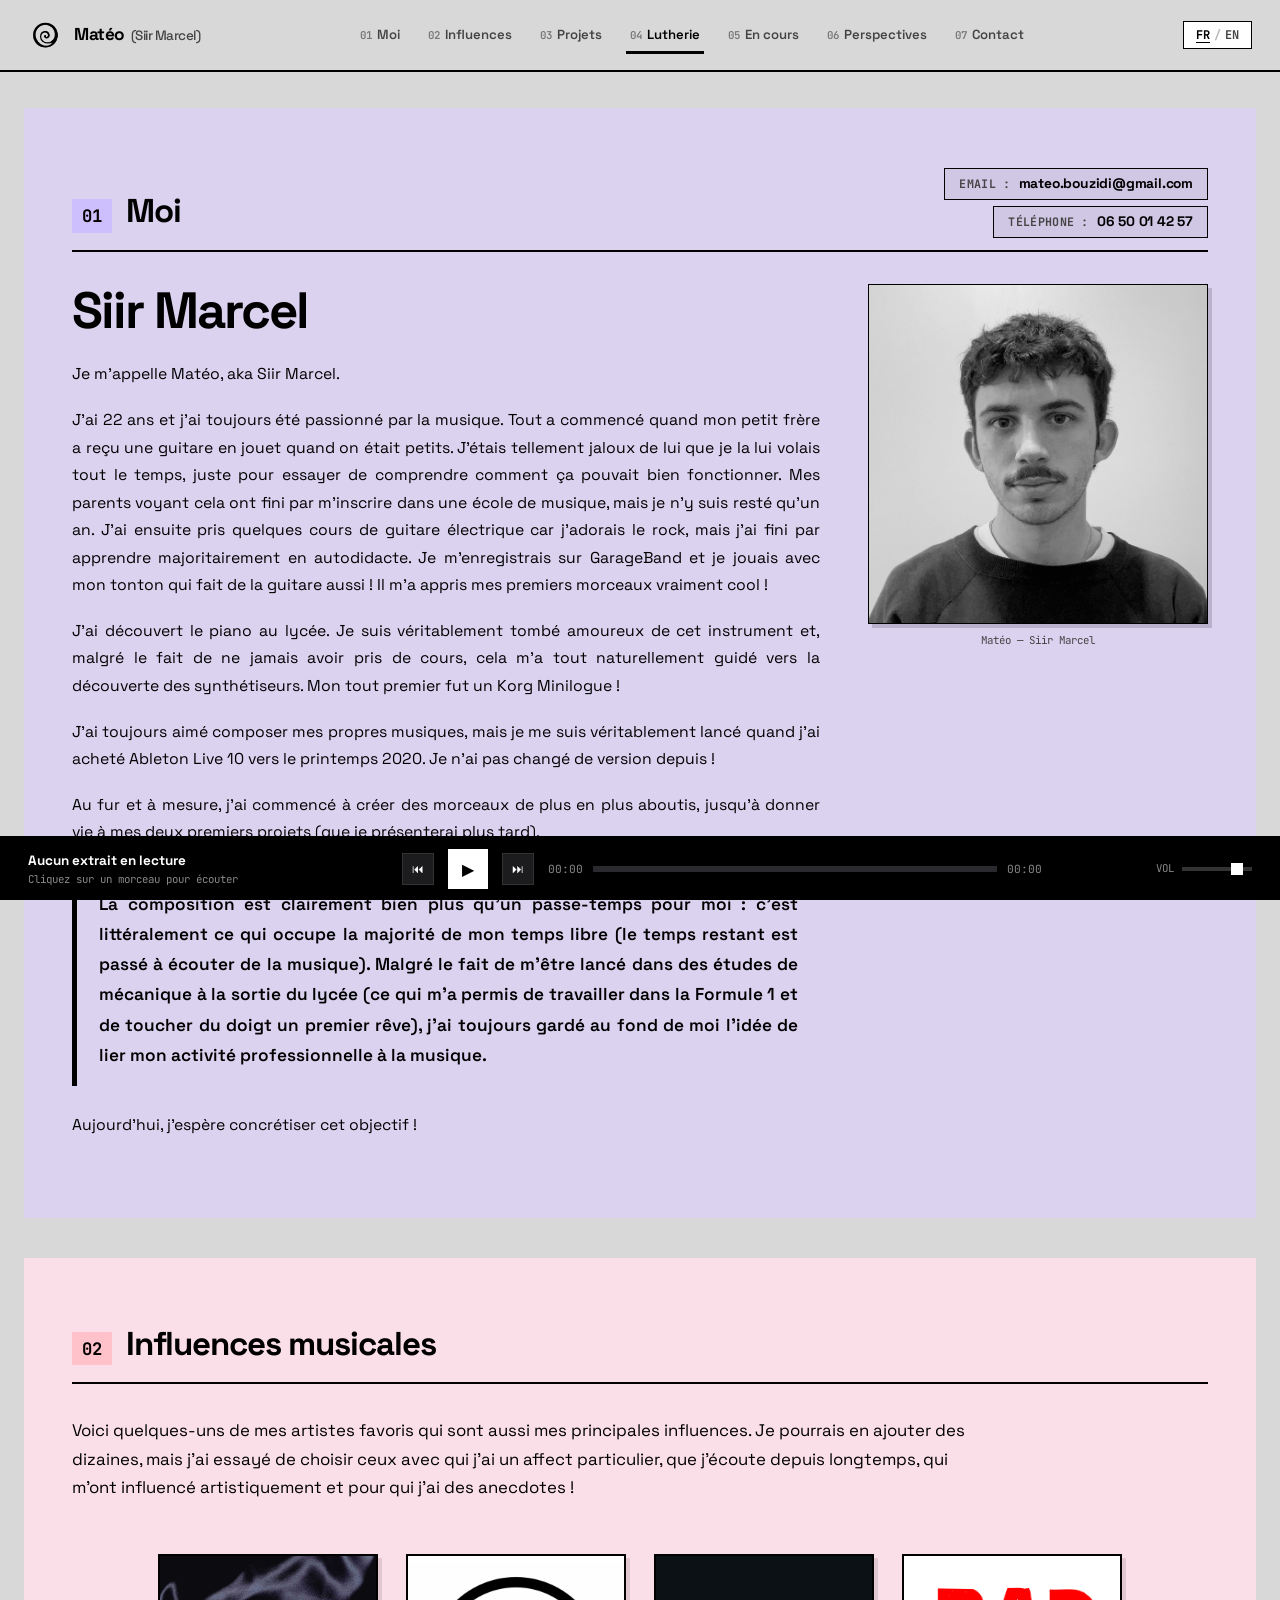
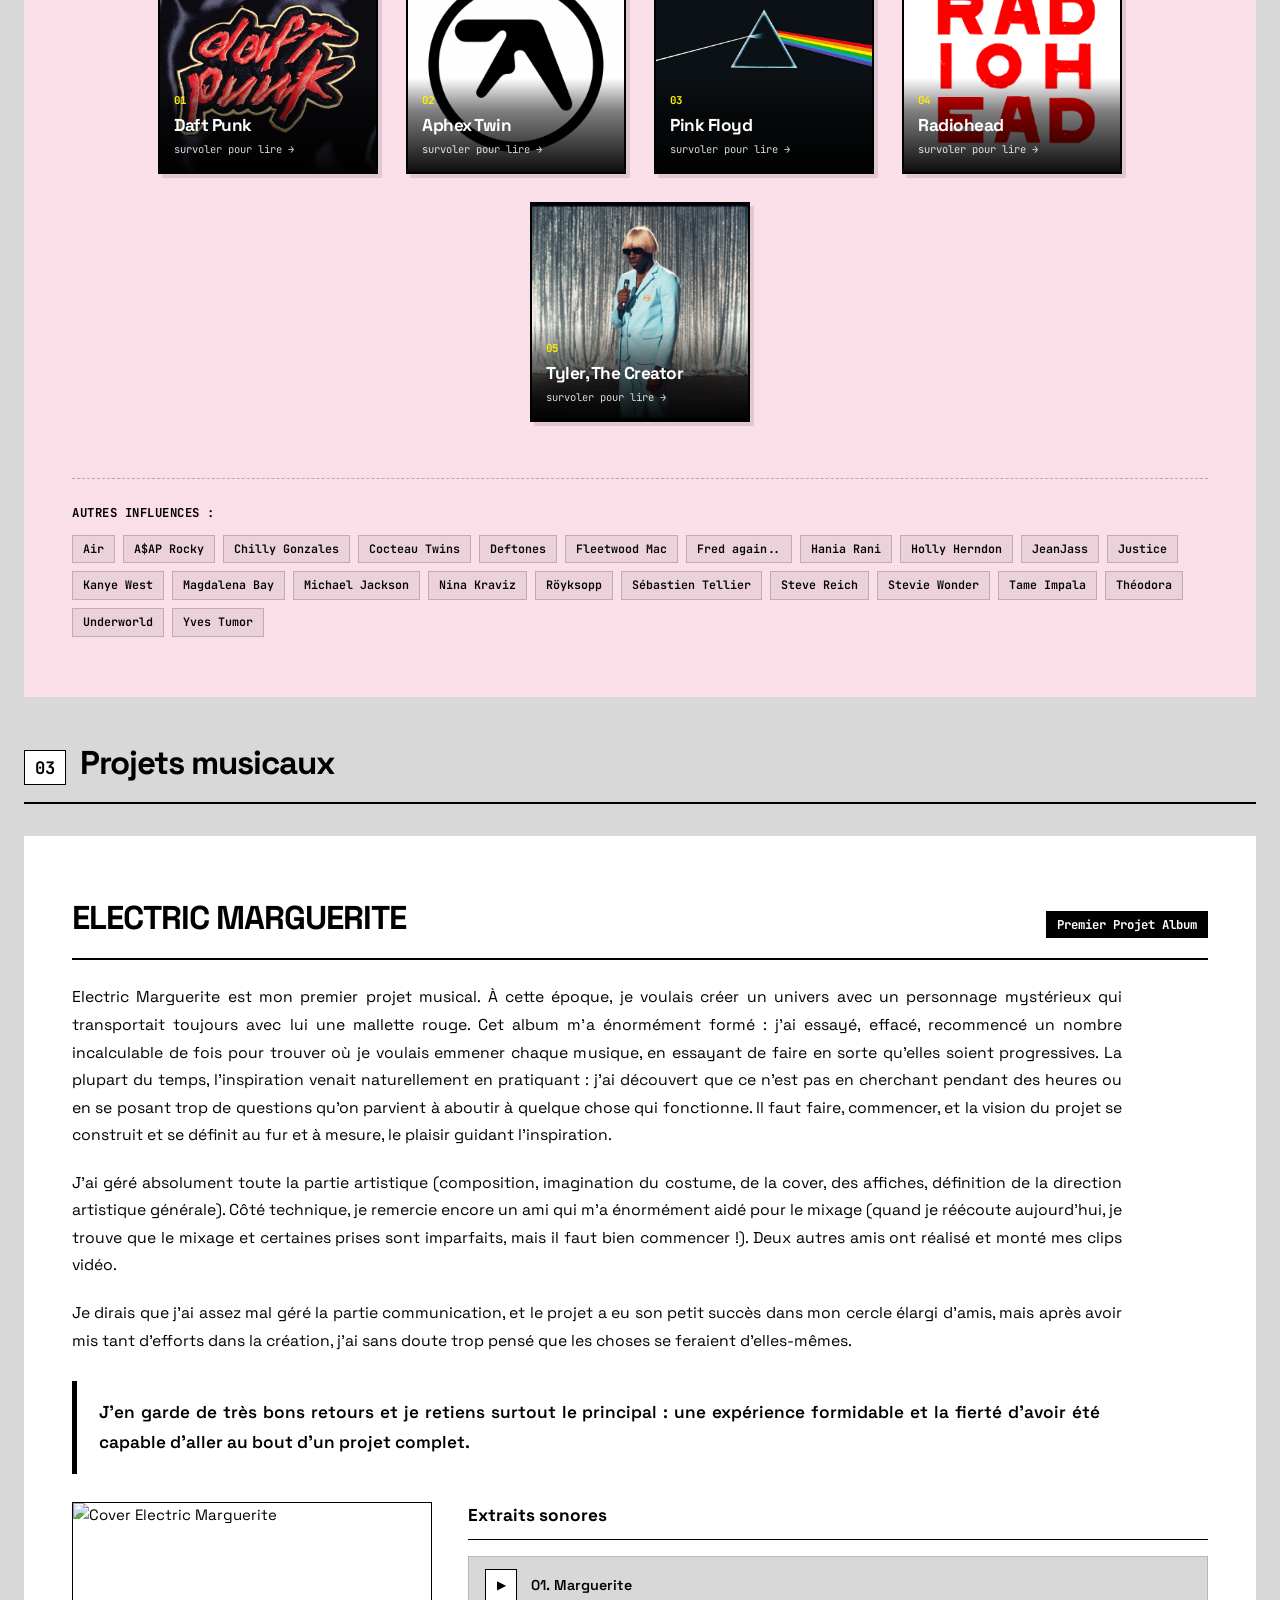
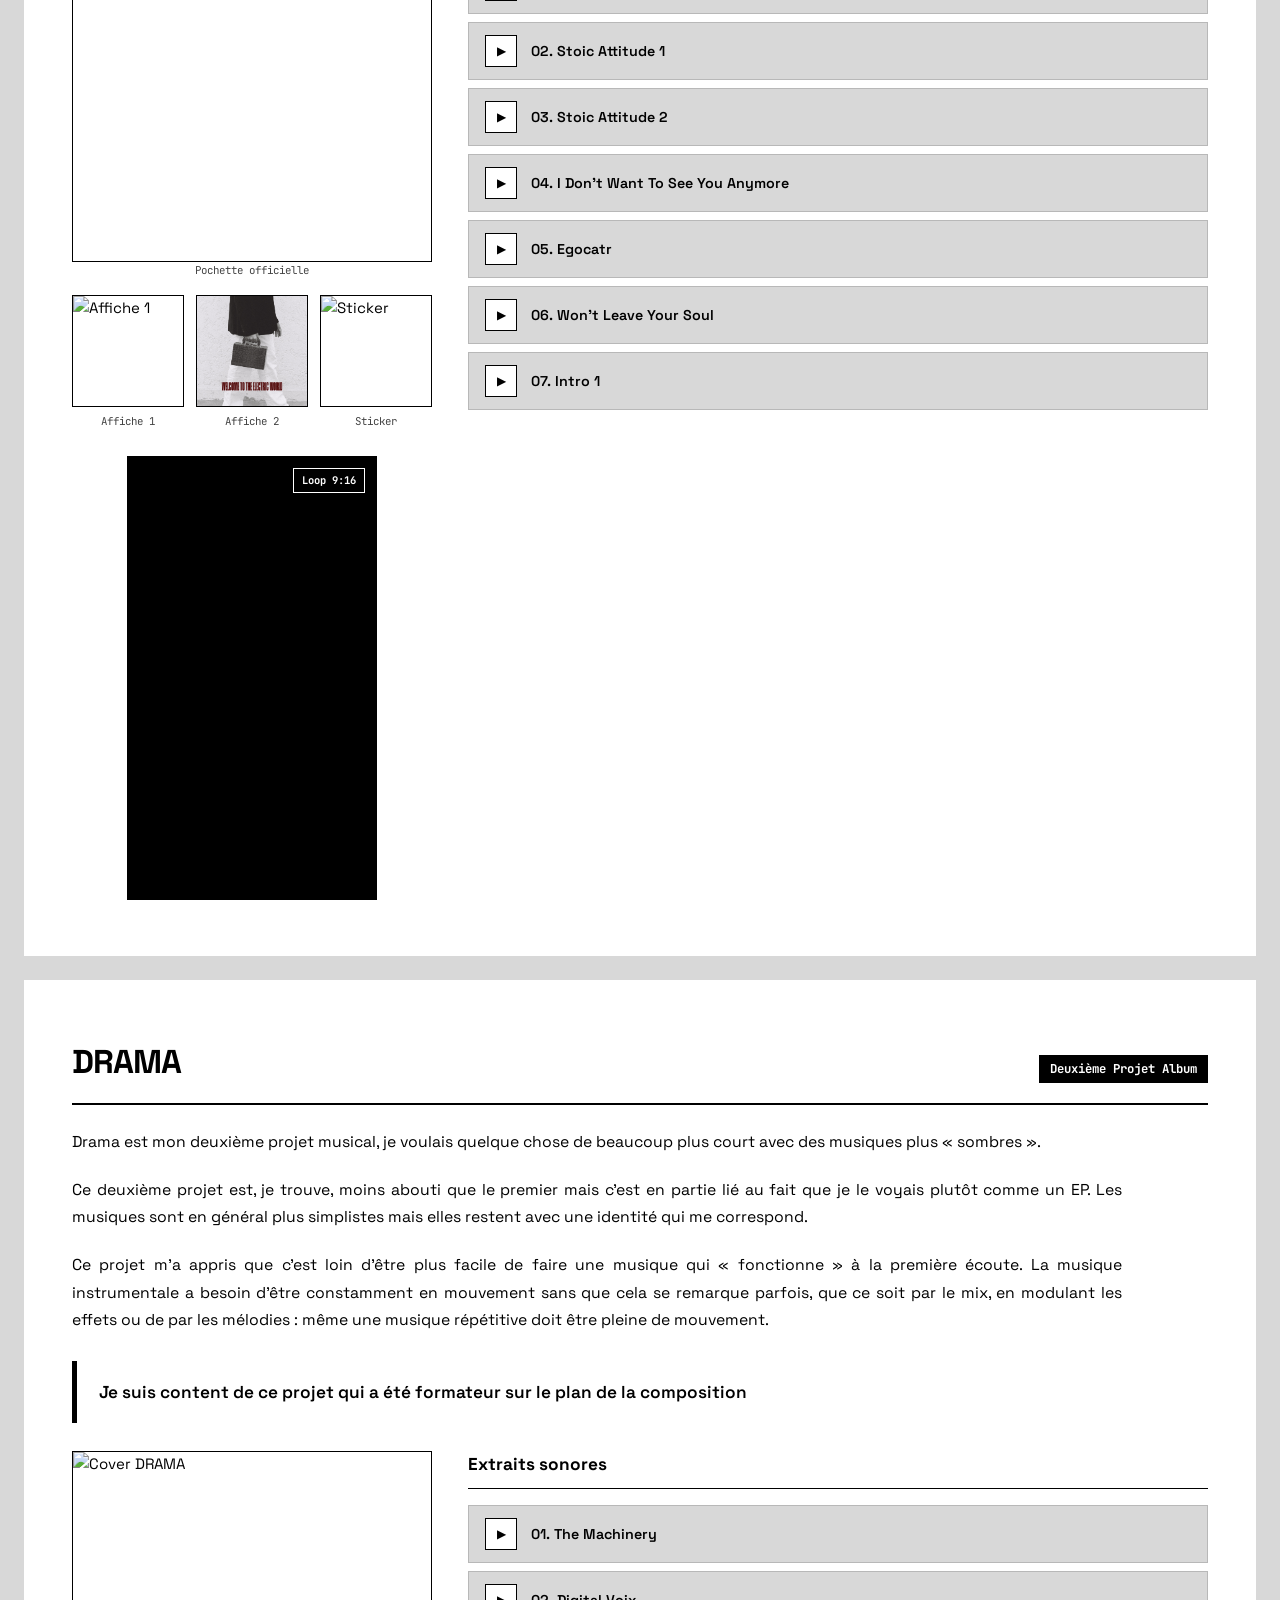
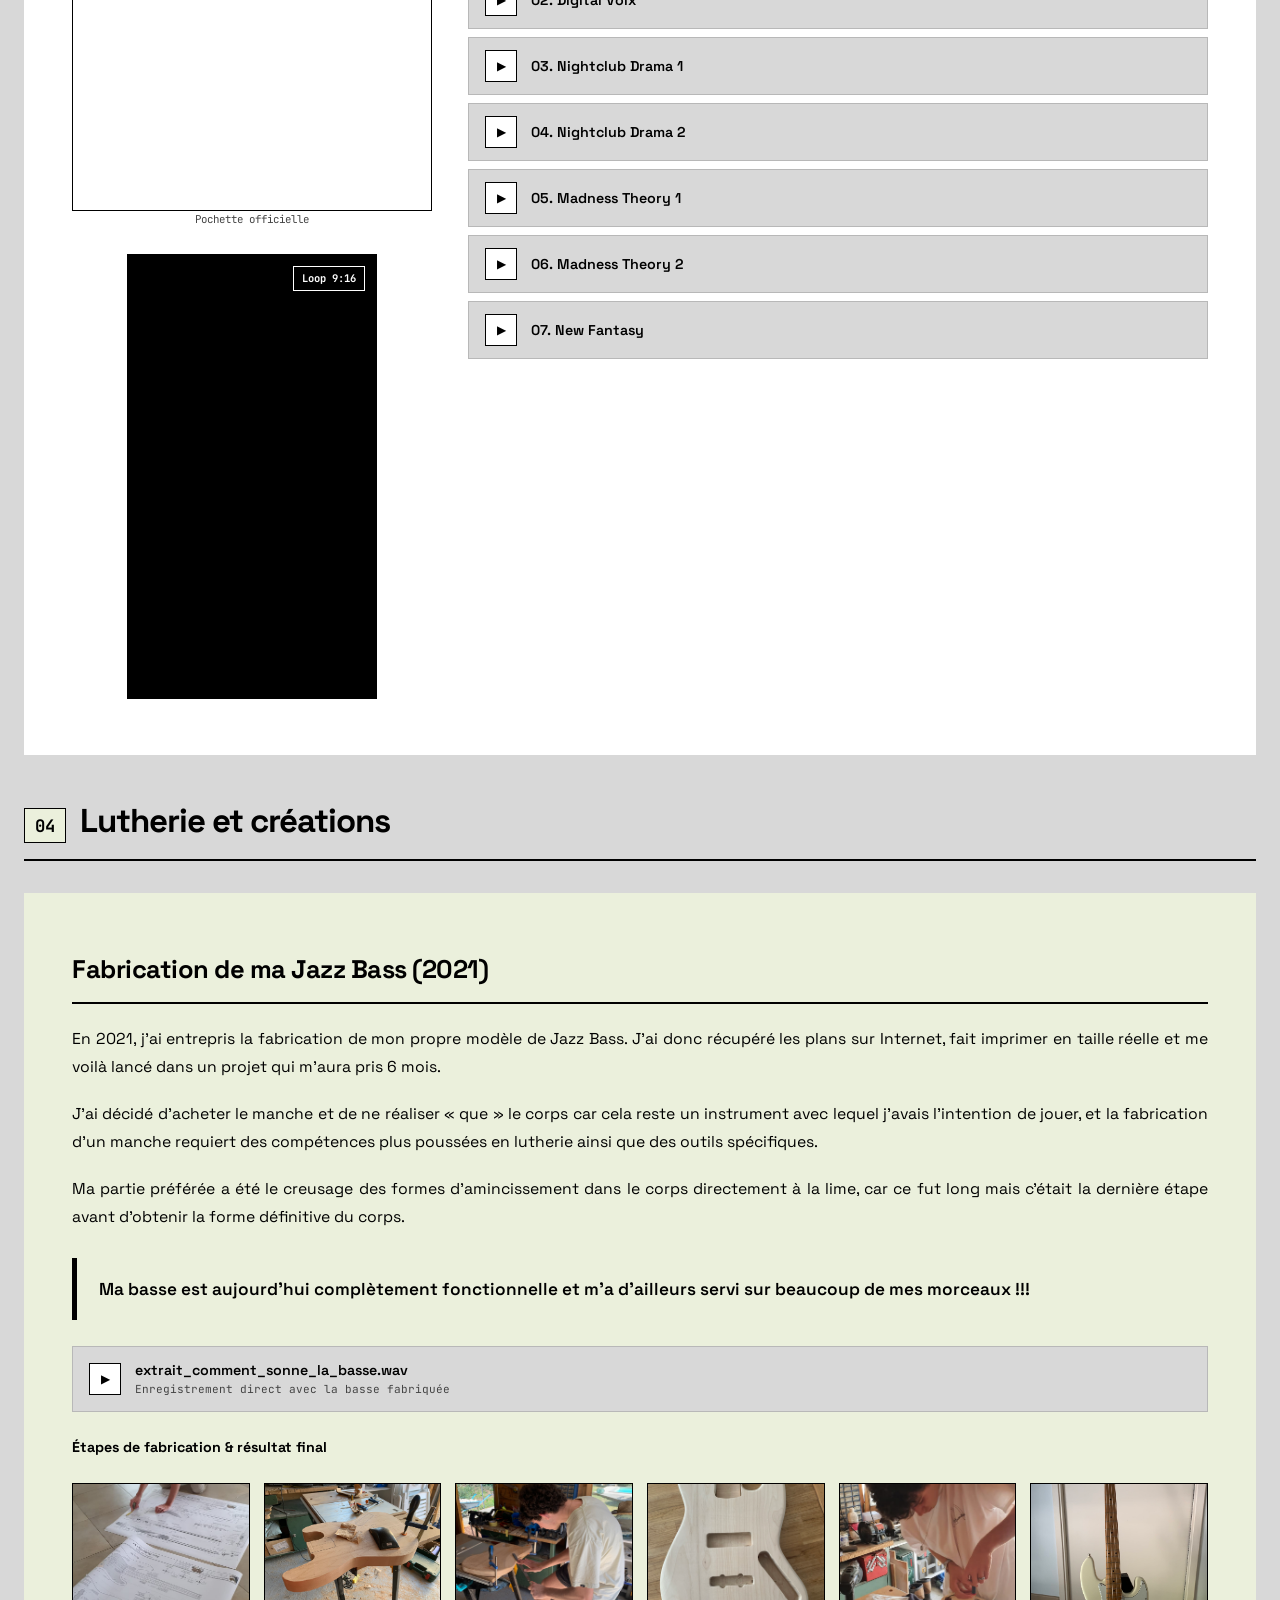
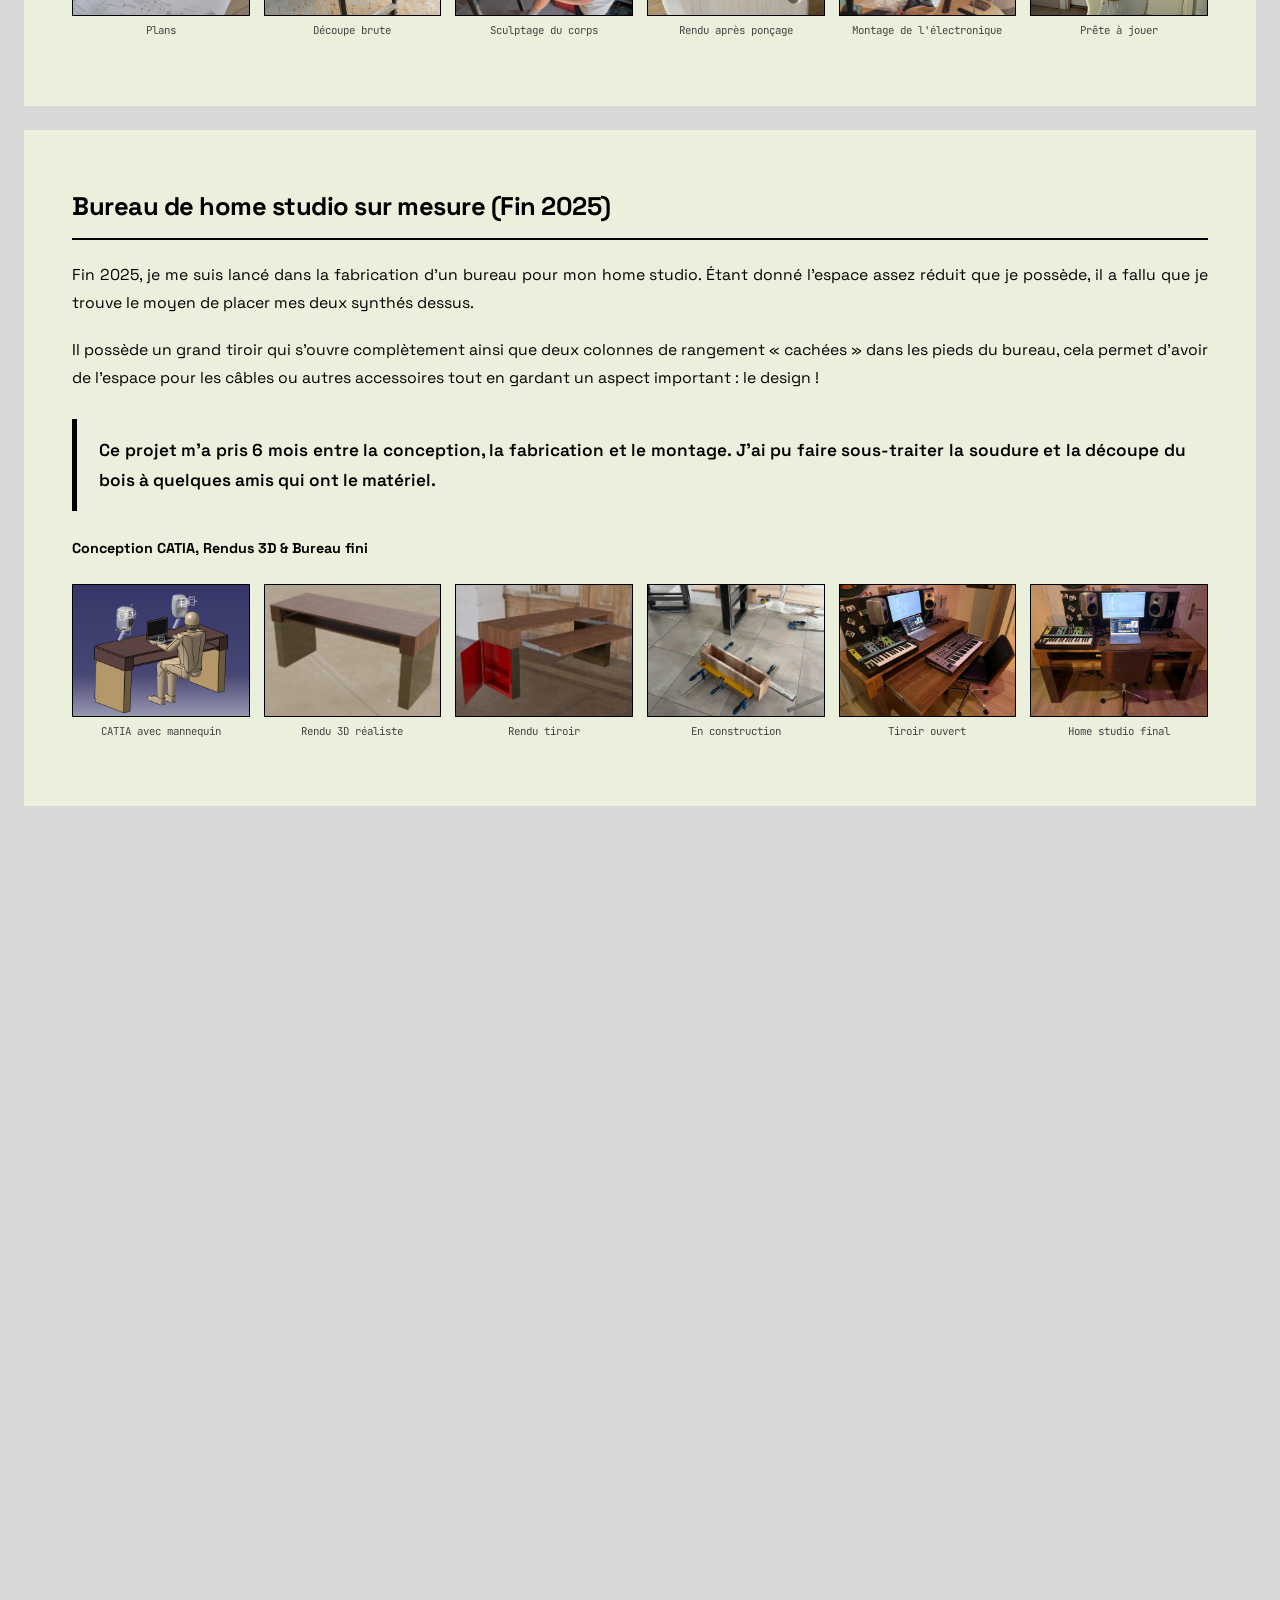
==== commit 70cb2244: "Mise a jour contenu : contact rapide section Moi, suppression mention 7 titres, citation Drama, lege" ====
--- a/index.html
+++ b/index.html
@@ -57,9 +57,22 @@
          ---------------------------------------------------- -->
     <section class="slide-section" id="moi">
       <div class="slide-inner">
-        <div class="section-label-bar">
-          <span class="section-index">01</span>
-          <h2 class="section-title" data-i18n="title_moi">Moi</h2>
+        <div class="section-label-bar section-label-bar-moi">
+          <div class="section-label-title-group">
+            <span class="section-index">01</span>
+            <h2 class="section-title" data-i18n="title_moi">Moi</h2>
+          </div>
+
+          <div class="moi-top-contact" aria-label="Contact direct">
+            <a href="mailto:mateo.bouzidi@gmail.com" class="moi-top-contact-link">
+              <span class="moi-top-contact-type" data-i18n="top_contact_email">Email :</span>
+              <span class="moi-top-contact-val">mateo.bouzidi@gmail.com</span>
+            </a>
+            <a href="tel:0650014257" class="moi-top-contact-link">
+              <span class="moi-top-contact-type" data-i18n="top_contact_phone">Téléphone :</span>
+              <span class="moi-top-contact-val">06 50 01 42 57</span>
+            </a>
+          </div>
         </div>
 
         <div class="slide-grid-moi">
@@ -309,7 +322,6 @@
             <div class="album-audio-col">
               <div class="playlist-header">
                 <span class="playlist-title" data-i18n="playlist_title">Extraits sonores</span>
-                <span class="playlist-count">7 titres</span>
               </div>
 
               <div class="tracks-list" data-album="Electric Marguerite">
@@ -384,7 +396,7 @@
             <p>Drama est mon deuxième projet musical, je voulais quelque chose de beaucoup plus court avec des musiques plus « sombres ».</p>
             <p>Ce deuxième projet est, je trouve, moins abouti que le premier mais c'est en partie lié au fait que je le voyais plutôt comme un EP. Les musiques sont en général plus simplistes mais elles restent avec une identité qui me correspond.</p>
             <p>Ce projet m'a appris que c'est loin d'être plus facile de faire une musique qui « fonctionne » à la première écoute. La musique instrumentale a besoin d'être constamment en mouvement sans que cela se remarque parfois, que ce soit par le mix, en modulant les effets ou de par les mélodies : même une musique répétitive doit être pleine de mouvement.</p>
-            <p class="highlight-quote">C'est ce que j'ai essayé d'appliquer sur ce projet dont je suis également très fier !</p>
+            <p class="highlight-quote">Je suis content de ce projet qui a été formateur sur le plan de la composition</p>
           </div>
 
           <div class="album-layout">
@@ -409,7 +421,6 @@
             <div class="album-audio-col">
               <div class="playlist-header">
                 <span class="playlist-title" data-i18n="playlist_title">Extraits sonores</span>
-                <span class="playlist-count">7 titres</span>
               </div>
 
               <div class="tracks-list" data-album="DRAMA">
@@ -517,27 +528,27 @@
               <span class="gallery-title" data-i18n="gallery_bass_title">Étapes de fabrication & résultat final</span>
               <div class="gallery-grid">
                 <div class="gallery-card">
-                  <img src="./4_lutherie_et_creations/basse/1.JPG" alt="Basse étape 1" class="zoom-image" data-caption="Découpe brute du corps">
+                  <img src="./4_lutherie_et_creations/basse/1.JPG" alt="Basse étape 1 - Plans" class="zoom-image" data-caption="Plans de fabrication du corps">
+                  <span class="img-legend">Plans</span>
+                </div>
+                <div class="gallery-card">
+                  <img src="./4_lutherie_et_creations/basse/2.jpeg" alt="Basse étape 2 - Découpe brute" class="zoom-image" data-caption="Découpe brute du corps">
                   <span class="img-legend">Découpe brute</span>
                 </div>
                 <div class="gallery-card">
-                  <img src="./4_lutherie_et_creations/basse/2.jpeg" alt="Basse étape 2" class="zoom-image" data-caption="Usinage des cavités micros">
-                  <span class="img-legend">Cavités micros</span>
-                </div>
-                <div class="gallery-card">
-                  <img src="./4_lutherie_et_creations/basse/4.jpeg" alt="Basse étape 4" class="zoom-image" data-caption="Ponçage du corps">
-                  <span class="img-legend">Ponçage</span>
-                </div>
-                <div class="gallery-card">
-                  <img src="./4_lutherie_et_creations/basse/6.jpeg" alt="Basse étape 6" class="zoom-image" data-caption="Montage de l'électronique">
-                  <span class="img-legend">Électronique</span>
-                </div>
-                <div class="gallery-card">
-                  <img src="./4_lutherie_et_creations/basse/11.JPG" alt="Basse étape 11" class="zoom-image" data-caption="Basse assemblée">
-                  <span class="img-legend">Instrument monté</span>
-                </div>
-                <div class="gallery-card">
-                  <img src="./4_lutherie_et_creations/basse/13.jpeg" alt="Basse étape 13" class="zoom-image" data-caption="Basse finalisée et cordée">
+                  <img src="./4_lutherie_et_creations/basse/4.jpeg" alt="Basse étape 4 - Sculptage du corps" class="zoom-image" data-caption="Sculptage et chanfreins du corps">
+                  <span class="img-legend">Sculptage du corps</span>
+                </div>
+                <div class="gallery-card">
+                  <img src="./4_lutherie_et_creations/basse/6.jpeg" alt="Basse étape 6 - Rendu après ponçage" class="zoom-image" data-caption="Rendu final après ponçage">
+                  <span class="img-legend">Rendu après ponçage</span>
+                </div>
+                <div class="gallery-card">
+                  <img src="./4_lutherie_et_creations/basse/11.JPG" alt="Basse étape 11 - Montage de l'électronique" class="zoom-image" data-caption="Montage et câblage de l'électronique">
+                  <span class="img-legend">Montage de l'électronique</span>
+                </div>
+                <div class="gallery-card">
+                  <img src="./4_lutherie_et_creations/basse/13.jpeg" alt="Basse étape 13 - Prête à jouer" class="zoom-image" data-caption="Basse finalisée et cordée">
                   <span class="img-legend">Prête à jouer</span>
                 </div>
               </div>
@@ -746,8 +757,6 @@
 
         <div class="perspectives-editorial-block">
           <div class="raw-content-block" data-i18n="perspectives_body">
-            <p>Durant ces prochaines années, j'aimerais améliorer mon jeu au clavier.</p>
-            
             <div class="persp-item-box">
               <span class="bullet-arrow">&bull;</span>
               <p><strong>Améliorer mon niveau en mix :</strong> j'ai souvent appris par moi-même à travers des vidéos sur Internet où l'on entend beaucoup de conseils différents ; je n'ai jamais vraiment eu de recul sur mon travail concernant le mixage, j'aimerais développer cette compétence entouré par des gens compétents capables d'analyser mes points faibles et m'aider à les effacer.</p>
@@ -755,7 +764,7 @@
 
             <div class="persp-item-box">
               <span class="bullet-arrow">&bull;</span>
-              <p>Comme beaucoup de musiciens qui composent, j'ai souvent laissé des projets à l'abandon sans jamais les terminer, c'est une chose que je suis en train d'améliorer mais qui est malheureusement toujours présente. J'ai acheté le livre « Comment finir ses morceaux » d'Adrien Perinot de la chaîne Projet Home Studio pour m'aider dans cette démarche.</p>
+              <p><strong>Comme beaucoup de musiciens qui composent, j'ai souvent laissé des projets à l'abandon sans jamais les terminer</strong>, c'est une chose que je suis en train d'améliorer mais qui est malheureusement toujours présente. J'ai acheté le livre « Comment finir ses morceaux » d'Adrien Perinot de la chaîne Projet Home Studio pour m'aider dans cette démarche.</p>
             </div>
 
             <div class="persp-item-box">
@@ -765,7 +774,7 @@
 
             <div class="persp-item-box">
               <span class="bullet-arrow">&bull;</span>
-              <p><strong>Je n'ai jamais fait de live</strong> (excepté 2-3 concerts étant petit à l'école de musique mais je considère qu'on ne le comptera pas), c'est quelque chose qui est dans ma tête depuis un certain temps, j'ai d'ailleurs récemment acheté mon premier contrôleur MIDI pour essayer de développer mon aisance à jouer et faire évoluer des morceaux en live.</p>
+              <p><strong>Je n'ai jamais fait de set live</strong> (excepté 2-3 concerts étant petit à l'école de musique mais je considère qu'on ne le comptera pas), c'est quelque chose qui est dans ma tête depuis un certain temps, j'ai d'ailleurs récemment acheté mon premier contrôleur MIDI pour essayer de développer mon aisance à jouer et faire évoluer des morceaux en live.</p>
             </div>
           </div>
         </div>
--- a/style.css
+++ b/style.css
@@ -373,6 +373,67 @@
   padding-bottom: 12px;
 }
 
+.section-label-bar-moi {
+  justify-content: space-between;
+  align-items: flex-end;
+  flex-wrap: wrap;
+  gap: 16px;
+}
+
+.section-label-title-group {
+  display: flex;
+  align-items: baseline;
+  gap: 14px;
+}
+
+/* Rubrique Contact Rapide en Haut à Droite dans Moi */
+.moi-top-contact {
+  display: flex;
+  flex-direction: column;
+  gap: 6px;
+  align-items: flex-end;
+  margin-left: auto;
+}
+
+.moi-top-contact-link {
+  display: inline-flex;
+  align-items: baseline;
+  gap: 8px;
+  padding: 6px 14px;
+  background: rgba(0, 0, 0, 0.05);
+  border: 1.5px solid var(--border-color);
+  color: #000000;
+  text-decoration: none;
+  font-size: 0.92rem;
+  transition: all 0.2s ease;
+  line-height: 1.3;
+}
+
+.moi-top-contact-link:hover {
+  background: #000000;
+  color: #ffffff;
+  border-color: #000000;
+  transform: translateX(-4px);
+}
+
+.moi-top-contact-type {
+  font-family: var(--font-mono);
+  font-size: 0.78rem;
+  font-weight: 700;
+  text-transform: uppercase;
+  color: var(--text-muted);
+  letter-spacing: 0.3px;
+}
+
+.moi-top-contact-link:hover .moi-top-contact-type {
+  color: #ffee00;
+}
+
+.moi-top-contact-val {
+  font-weight: 700;
+  letter-spacing: -0.2px;
+}
+
 .section-index {
   font-family: var(--font-mono);
   font-size: 1.15rem;
@@ -1444,55 +1505,635 @@
 }
 
 /* --------------------------------------------------------------------------
-   13. Responsive Breakpoints
+   13. Responsive Breakpoints & Mobile/Tablet Ergonomics
+   Ableton Live Aesthetics : Pure Geometry, Monospace Accents, Pastel Blocks
    -------------------------------------------------------------------------- */
+
+/* Touch Device Specific Overrides */
+@media (hover: none) {
+  .hover-zoom-viewer {
+    display: none !important;
+  }
+}
+
+/* -----------------------------------------
+   TABLET LANDSCAPE & DESKTOP NARROW (<= 1024px)
+   ----------------------------------------- */
 @media (max-width: 1024px) {
+  .slides-container {
+    padding: 28px 20px;
+  }
+
   .slide-grid-moi {
-    grid-template-columns: 1fr;
-  }
+    grid-template-columns: 1fr 280px;
+    gap: 32px;
+  }
+
+  .moi-photo-img {
+    max-width: 280px;
+  }
+
+  .influences-flip-grid {
+    gap: 20px;
+  }
+
+  .flip-card-wrapper {
+    flex: 0 0 200px;
+    width: 200px;
+    height: 200px;
+  }
+
+  .flip-card-wrapper:hover,
+  .flip-card-wrapper:focus-within {
+    transform: scale(1.18);
+  }
+
   .album-layout {
-    grid-template-columns: 1fr;
-  }
-  .machina-visuals-grid {
-    grid-template-columns: 1fr;
-  }
-  .elektro-media-wrap {
-    grid-template-columns: 1fr;
-  }
+    grid-template-columns: 320px 1fr;
+    gap: 28px;
+  }
+
   .gallery-grid {
     grid-template-columns: repeat(3, 1fr);
-  }
-}
-
+    gap: 12px;
+  }
+
+  .machina-visuals-grid {
+    grid-template-columns: 1fr 1fr;
+    gap: 16px;
+  }
+
+  .elektro-media-wrap {
+    grid-template-columns: 1fr 1fr;
+    gap: 24px;
+  }
+}
+
+/* -----------------------------------------
+   SMARTPHONE & TABLET PORTRAIT (<= 768px)
+   ----------------------------------------- */
 @media (max-width: 768px) {
   :root {
-    --header-height: 64px;
-  }
+    --header-height: 102px;
+    --player-height: 96px;
+  }
+
+  body {
+    padding-top: var(--header-height);
+    padding-bottom: calc(var(--player-height) + 32px + env(safe-area-inset-bottom, 0px));
+  }
+
+  /* 01. Sticky Header & Horizontal Scrollable Pill Nav */
+  .site-header {
+    height: auto;
+    padding: 0;
+    border-bottom: 2px solid var(--border-color);
+    background: rgba(235, 235, 235, 0.98);
+    backdrop-filter: blur(10px);
+    -webkit-backdrop-filter: blur(10px);
+  }
+
+  .header-inner {
+    flex-wrap: wrap;
+    padding: 8px 14px 4px 14px;
+    gap: 6px;
+    height: auto;
+    justify-content: space-between;
+  }
+
+  .brand-group {
+    flex: 1;
+    gap: 10px;
+  }
+
+  .koru-logo {
+    height: 26px;
+  }
+
+  .brand-name {
+    font-size: 0.92rem;
+  }
+
+  .brand-alias {
+    font-size: 0.8rem;
+  }
+
+  .header-actions {
+    flex-shrink: 0;
+  }
+
+  .lang-switch-btn {
+    padding: 4px 10px;
+    font-size: 0.75rem;
+  }
+
+  /* Horizontal Scrollable Nav Rack (Ableton Device Bar style) */
   .site-nav {
-    display: none; /* Mobile navigation simplified */
-  }
+    display: flex !important;
+    width: 100%;
+    order: 3;
+    overflow-x: auto;
+    white-space: nowrap;
+    gap: 6px;
+    padding: 4px 0 6px 0;
+    scrollbar-width: none;
+    -webkit-overflow-scrolling: touch;
+  }
+
+  .site-nav::-webkit-scrollbar {
+    display: none;
+  }
+
+  .nav-link {
+    flex-shrink: 0;
+    padding: 6px 11px;
+    background: #ffffff;
+    border: 1.5px solid var(--border-color);
+    font-size: 0.74rem;
+    font-weight: 700;
+    text-transform: uppercase;
+    color: var(--text-main);
+    display: inline-flex;
+    align-items: center;
+    gap: 5px;
+    transition: all 0.15s ease;
+  }
+
+  .nav-link .nav-num {
+    font-size: 0.68rem;
+    color: #666;
+  }
+
+  .nav-link.active {
+    background: #000000;
+    color: #ffffff;
+    border-color: #000000;
+  }
+
+  .nav-link.active .nav-num {
+    color: var(--accent-yellow);
+  }
+
+  .nav-link.active::after {
+    display: none;
+  }
+
+  /* 02. Slide Sections & Architecture */
+  .slides-container {
+    padding: 16px 12px 36px 12px;
+  }
+
   .slide-section {
-    padding: 36px 20px;
-  }
+    padding: 28px 16px;
+    min-height: auto;
+    margin-bottom: 20px;
+  }
+
   #projets .album-block,
   #lutherie .creation-block,
   #en-cours .creation-block {
-    padding: 36px 20px;
+    padding: 26px 16px;
     margin-bottom: 16px;
   }
+
+  .section-label-bar {
+    margin-bottom: 20px;
+    padding-bottom: 10px;
+    gap: 10px;
+  }
+
+  .section-label-bar-moi {
+    flex-direction: column;
+    align-items: stretch;
+    gap: 14px;
+  }
+
+  .moi-top-contact {
+    align-items: stretch;
+    width: 100%;
+    margin-left: 0;
+    gap: 8px;
+  }
+
+  .moi-top-contact-link {
+    justify-content: space-between;
+    padding: 10px 14px;
+    min-height: 44px;
+    font-size: 0.95rem;
+  }
+
+  .moi-top-contact-link:hover {
+    transform: none;
+  }
+
+  .section-index {
+    font-size: 0.95rem;
+    padding: 2px 8px;
+  }
+
+  .section-title {
+    font-size: clamp(1.5rem, 6.5vw, 1.95rem);
+    letter-spacing: -0.5px;
+  }
+
+  .section-intro-text {
+    font-size: 0.95rem;
+    line-height: 1.6;
+    margin-bottom: 22px;
+  }
+
+  .raw-content-block p {
+    font-size: 0.95rem;
+    line-height: 1.65;
+    text-align: left;
+    margin-bottom: 14px;
+  }
+
+  .highlight-quote {
+    font-size: 1rem !important;
+    padding: 12px 14px !important;
+    margin: 18px 0 !important;
+    border-left-width: 4px !important;
+  }
+
+  /* 03. Section 01 : Moi (Editorial Mobile Layout with Top Photo) */
+  .slide-grid-moi {
+    display: flex;
+    flex-direction: column;
+    gap: 16px;
+  }
+
+  .moi-photo-col {
+    order: -1;
+    position: static;
+    width: 100%;
+    max-width: 240px;
+    margin: 0 auto 6px auto;
+  }
+
+  .moi-photo-img {
+    width: 100%;
+    aspect-ratio: 1 / 1;
+    border: 2px solid var(--border-color);
+  }
+
+  .moi-photo-box .img-legend {
+    text-align: center;
+    font-size: 0.72rem;
+  }
+
+  .hero-name {
+    font-size: clamp(2.2rem, 8.5vw, 2.9rem);
+    letter-spacing: -1px;
+    margin-bottom: 14px;
+    text-align: center;
+  }
+
+  /* 04. Section 02 : Influences (Touch-Optimized Flip Cards) */
+  .influences-flip-grid {
+    gap: 18px;
+    padding: 6px 0 16px 0;
+  }
+
+  .flip-card-wrapper {
+    flex: 0 0 100%;
+    max-width: 310px;
+    height: 310px;
+    margin: 0 auto;
+    perspective: 1200px;
+  }
+
+  .flip-card-wrapper:hover,
+  .flip-card-wrapper:focus-within {
+    transform: none; /* No disruptive zoom on mobile touch */
+  }
+
+  .flip-card-wrapper.flipped {
+    transform: scale(1.02);
+  }
+
+  .back-text-scroll {
+    padding: 8px 4px 8px 0;
+    -webkit-overflow-scrolling: touch;
+  }
+
+  .back-text-scroll p {
+    font-size: 0.85rem;
+    line-height: 1.55;
+    text-align: left;
+  }
+
+  .other-influences-wrap {
+    margin-top: 24px;
+    padding-top: 16px;
+  }
+
+  .other-influences-title {
+    font-size: 0.76rem;
+    margin-bottom: 10px;
+  }
+
+  .other-influences-tags {
+    gap: 6px;
+  }
+
+  .other-artist-pill {
+    font-size: 0.75rem;
+    padding: 6px 10px;
+    min-height: 32px;
+    display: inline-flex;
+    align-items: center;
+  }
+
+  /* 05. Section 03 : Projets Musicaux */
+  .album-headline {
+    flex-direction: column;
+    align-items: flex-start;
+    gap: 8px;
+    margin-bottom: 16px;
+  }
+
+  .album-name {
+    font-size: clamp(1.7rem, 6.5vw, 2.1rem);
+  }
+
+  .album-tag {
+    font-size: 0.75rem;
+  }
+
+  .album-intro-block {
+    margin-bottom: 20px;
+  }
+
+  .album-layout {
+    grid-template-columns: 1fr;
+    gap: 22px;
+  }
+
+  .album-media-col {
+    gap: 14px;
+  }
+
+  .album-cover-box {
+    max-width: 320px;
+    margin: 0 auto;
+    width: 100%;
+  }
+
+  .album-thumbs-row {
+    max-width: 320px;
+    margin: 0 auto;
+    width: 100%;
+    gap: 8px;
+  }
+
+  .video-container-9-16 {
+    max-width: 220px;
+    margin: 10px auto;
+  }
+
+  /* Playlist items */
+  .playlist-header {
+    margin-bottom: 10px;
+  }
+
+  .playlist-title {
+    font-size: 0.88rem;
+  }
+
+  .track-item {
+    padding: 12px 14px;
+    min-height: 52px;
+    gap: 12px;
+  }
+
+  .track-btn {
+    width: 36px;
+    height: 36px;
+    min-width: 36px;
+    font-size: 0.85rem;
+  }
+
+  .track-title {
+    font-size: 0.9rem;
+  }
+
+  /* 06. Section 04 : Lutherie */
+  .creation-header {
+    flex-direction: column;
+    align-items: flex-start;
+    gap: 6px;
+    margin-bottom: 16px;
+  }
+
+  .creation-title {
+    font-size: clamp(1.35rem, 5.5vw, 1.65rem);
+  }
+
   .gallery-grid {
     grid-template-columns: repeat(2, 1fr);
-  }
-  .hero-name {
-    font-size: 2.5rem;
-  }
-  .album-headline {
+    gap: 10px;
+    padding: 8px 0;
+  }
+
+  /* 07. Section 05 : Projets en cours */
+  .machina-visuals-grid {
+    grid-template-columns: 1fr;
+    gap: 14px;
+  }
+
+  .elektro-media-wrap {
+    grid-template-columns: 1fr;
+    gap: 24px;
+    margin-top: 20px;
+  }
+
+  .elektro-visuals-grid {
+    grid-template-columns: repeat(2, 1fr) !important;
+    gap: 10px;
+  }
+
+  /* 08. Section 06 : Perspectives */
+  .persp-item-box {
+    gap: 10px;
+    margin-bottom: 14px;
+    padding-bottom: 14px;
+  }
+
+  .bullet-arrow {
+    font-size: 1.15rem;
+  }
+
+  .persp-item-box p {
+    font-size: 0.94rem;
+    line-height: 1.6;
+    text-align: left;
+  }
+
+  /* 09. Section 07 : Contact */
+  .contact-editorial-card {
+    padding: 24px 16px;
+  }
+
+  .contact-heading {
+    font-size: clamp(1.5rem, 6vw, 1.95rem);
+  }
+
+  .aka-light {
+    display: block;
+    font-size: 1.05rem;
+    margin-top: 4px;
+  }
+
+  .contact-info-list {
+    gap: 12px;
+  }
+
+  .contact-link-row {
     flex-direction: column;
-  }
+    align-items: flex-start;
+    gap: 4px;
+    padding: 14px 16px;
+  }
+
+  .contact-type {
+    font-size: 0.76rem;
+  }
+
+  .contact-value {
+    font-size: 1.05rem;
+    word-break: break-all;
+  }
+
+  /* 10. Master Bottom Audio Player (2-Tier Ergonomic Mobile Layout) */
+  .master-player-bar {
+    height: auto;
+    padding: 10px 14px calc(10px + env(safe-area-inset-bottom, 0px));
+  }
+
+  .player-inner {
+    flex-direction: column;
+    align-items: stretch;
+    gap: 8px;
+    padding: 0;
+  }
+
   .player-info-col {
-    min-width: 140px;
-  }
+    min-width: 0;
+    max-width: 100%;
+    width: 100%;
+    display: flex;
+    justify-content: space-between;
+    align-items: baseline;
+    gap: 8px;
+  }
+
+  .now-playing-title {
+    font-size: 0.88rem;
+    font-weight: 700;
+    white-space: nowrap;
+    overflow: hidden;
+    text-overflow: ellipsis;
+    flex: 1;
+  }
+
+  .now-playing-album {
+    font-size: 0.72rem;
+    color: var(--accent-lime);
+    white-space: nowrap;
+    overflow: hidden;
+    text-overflow: ellipsis;
+    max-width: 45%;
+    text-align: right;
+  }
+
+  .player-controls-col {
+    width: 100%;
+    max-width: none;
+    display: flex;
+    align-items: center;
+    gap: 12px;
+  }
+
+  .transport-btn {
+    width: 34px;
+    height: 34px;
+    min-width: 34px;
+    font-size: 0.85rem;
+  }
+
+  .transport-btn.main-play {
+    width: 42px;
+    height: 42px;
+    min-width: 42px;
+    font-size: 1.15rem;
+  }
+
+  .scrubber-wrap {
+    flex: 1;
+    gap: 8px;
+  }
+
+  .progress-bar-track {
+    height: 8px; /* Taller target for touch scrubbing */
+  }
+
   .player-vol-col {
     display: none;
   }
-}
+
+  /* 11. Lightbox Close Button inside on Mobile */
+  .lightbox-modal {
+    padding: 14px;
+  }
+
+  .lightbox-content {
+    width: 100%;
+    max-height: 88vh;
+    padding: 12px;
+  }
+
+  .lightbox-img {
+    max-height: 65vh;
+  }
+
+  .lightbox-close {
+    top: 8px;
+    right: 8px;
+    width: 40px;
+    height: 40px;
+    font-size: 1.5rem;
+    z-index: 100;
+  }
+}
+
+/* -----------------------------------------
+   COMPACT SMARTPHONES (<= 380px)
+   ----------------------------------------- */
+@media (max-width: 380px) {
+  .site-nav .nav-link {
+    padding: 5px 8px;
+    font-size: 0.7rem;
+  }
+
+  .flip-card-wrapper {
+    max-width: 280px;
+    height: 280px;
+  }
+
+  .transport-btn {
+    width: 30px;
+    height: 30px;
+    min-width: 30px;
+  }
+
+  .transport-btn.main-play {
+    width: 38px;
+    height: 38px;
+    min-width: 38px;
+  }
+
+  .time-digit {
+    font-size: 0.68rem;
+  }
+}
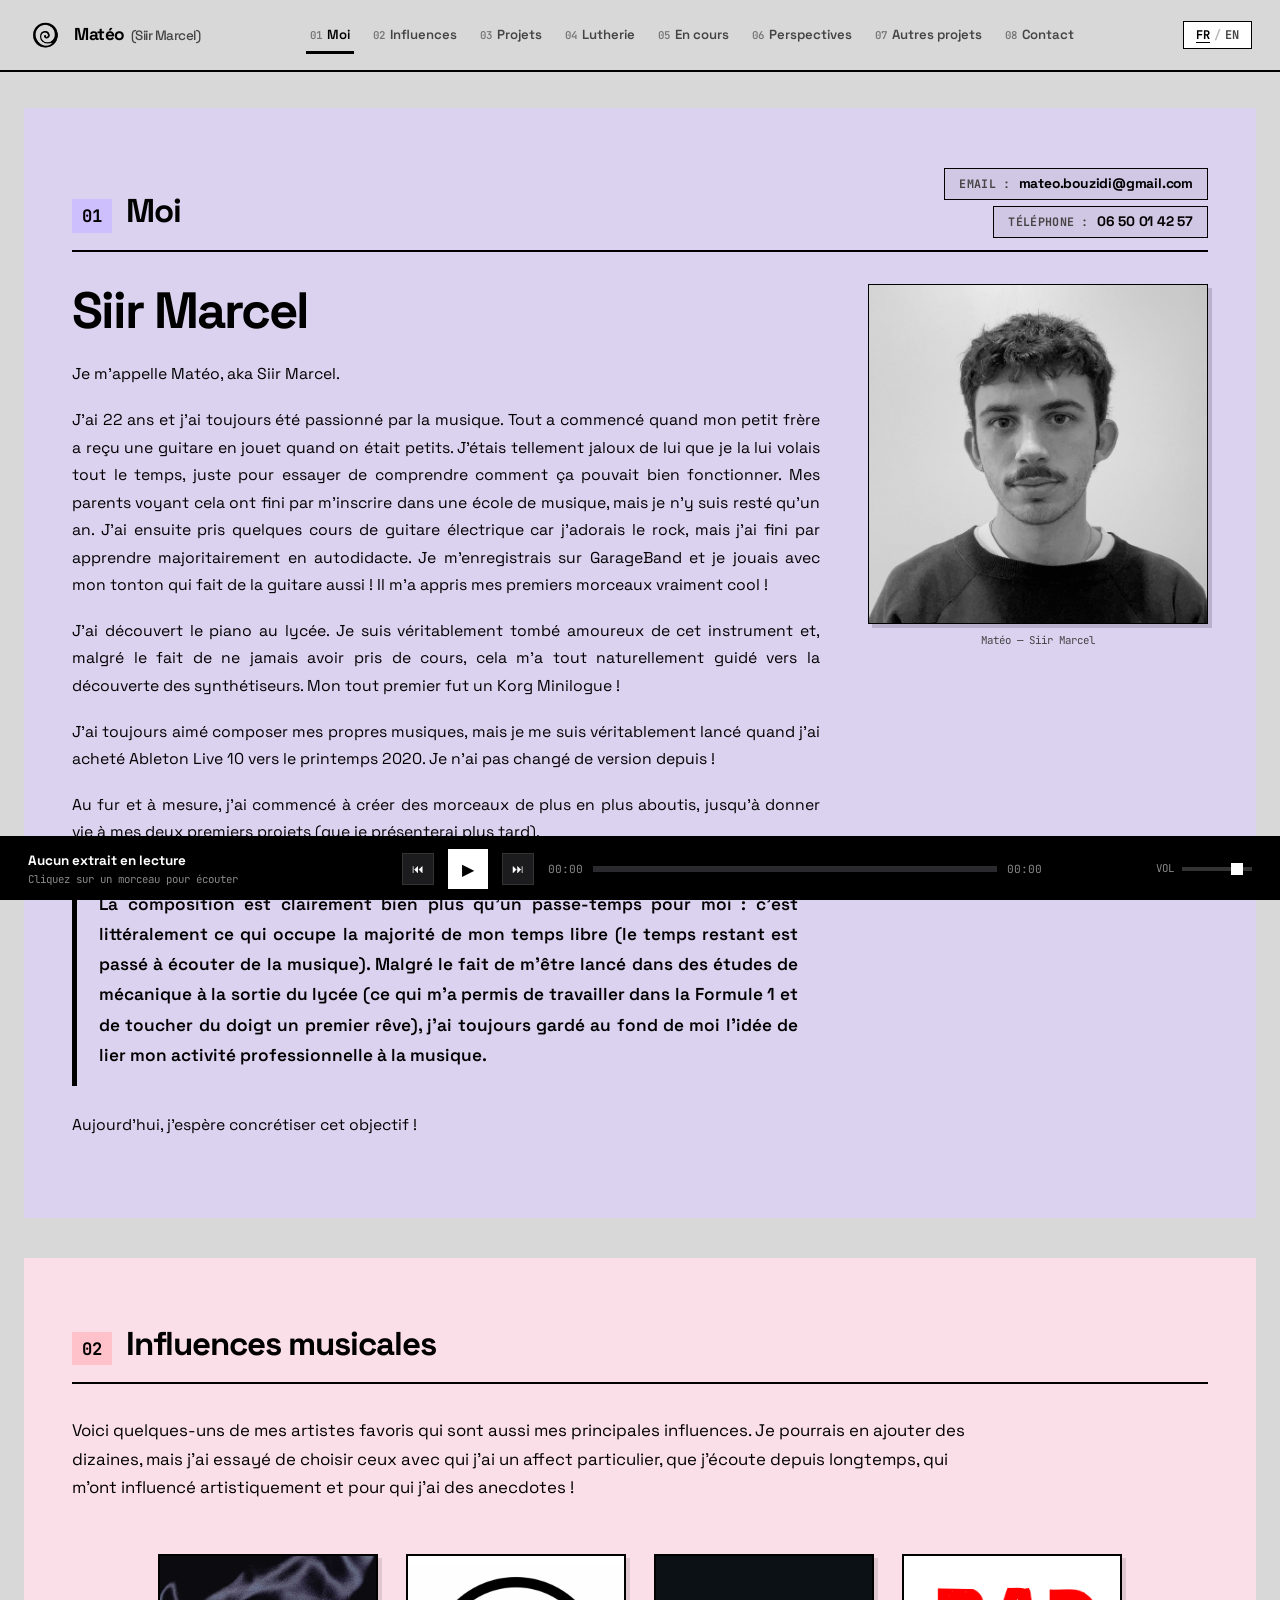
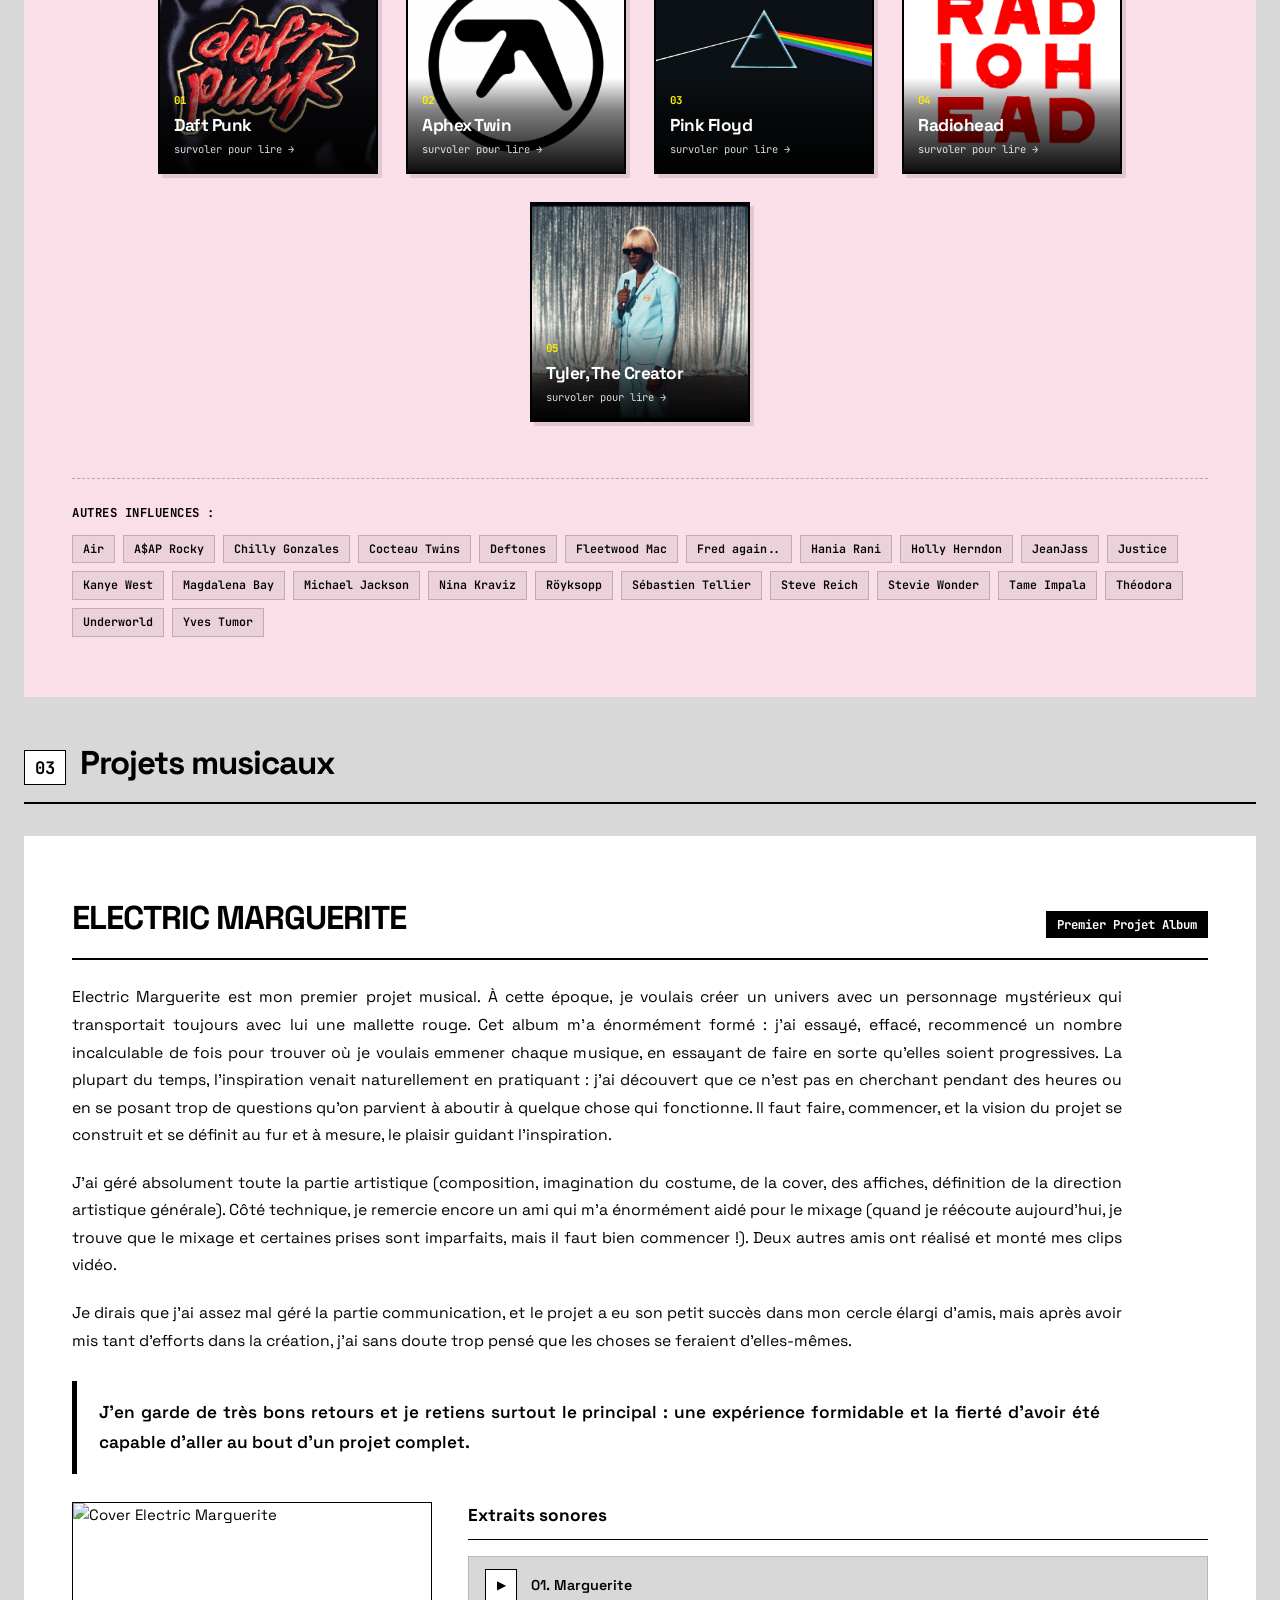
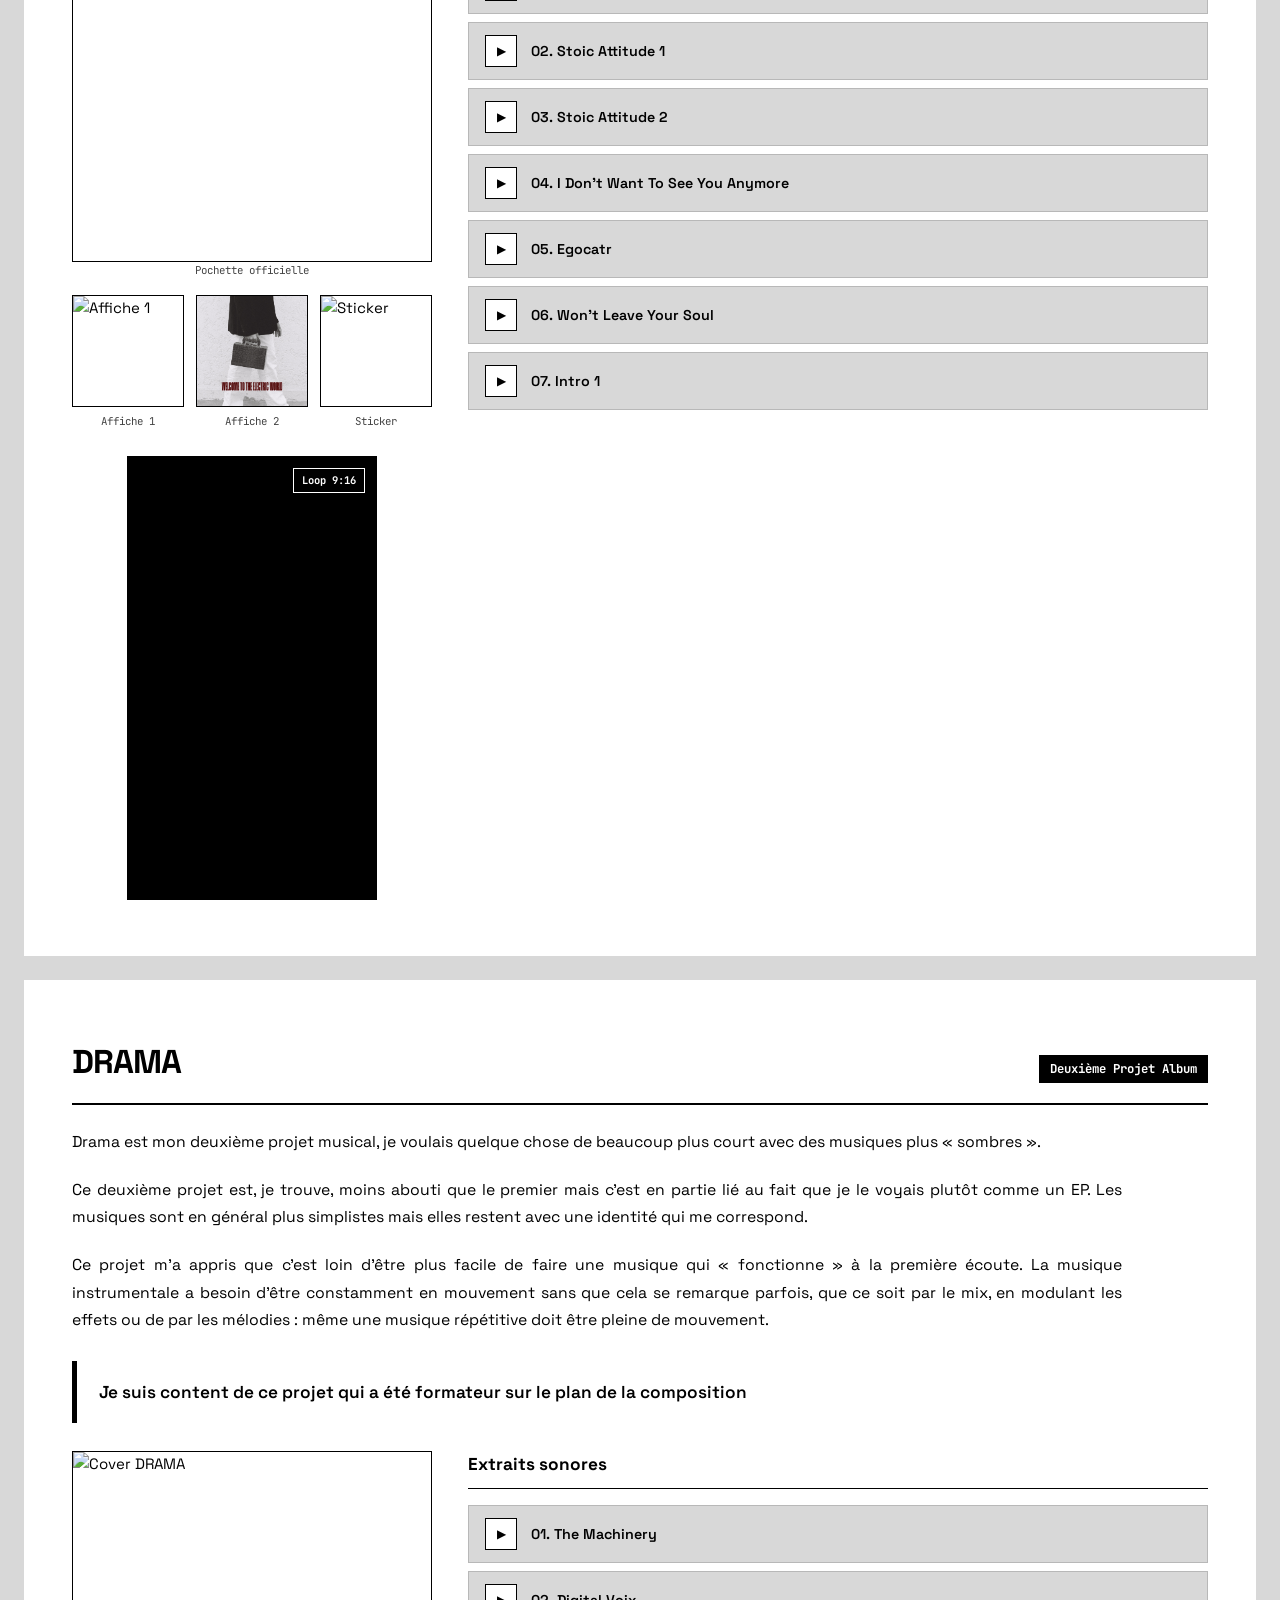
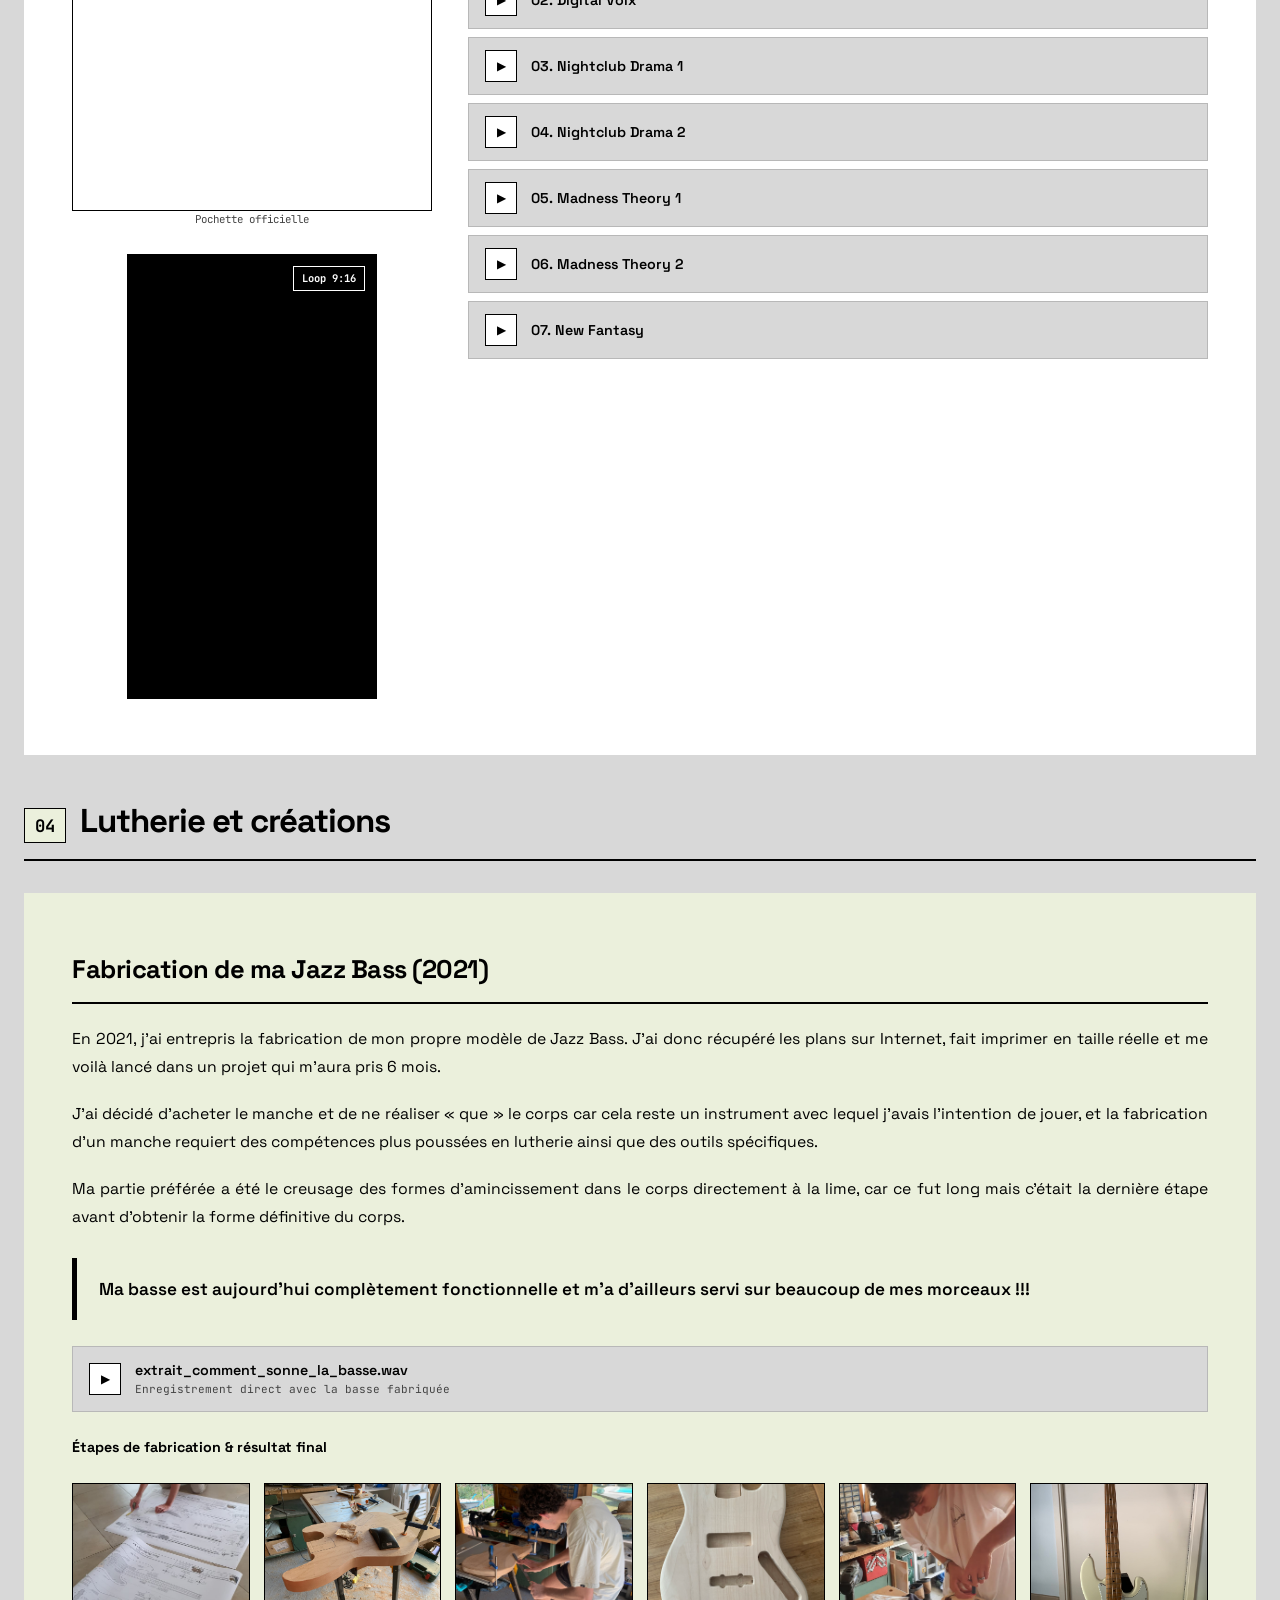
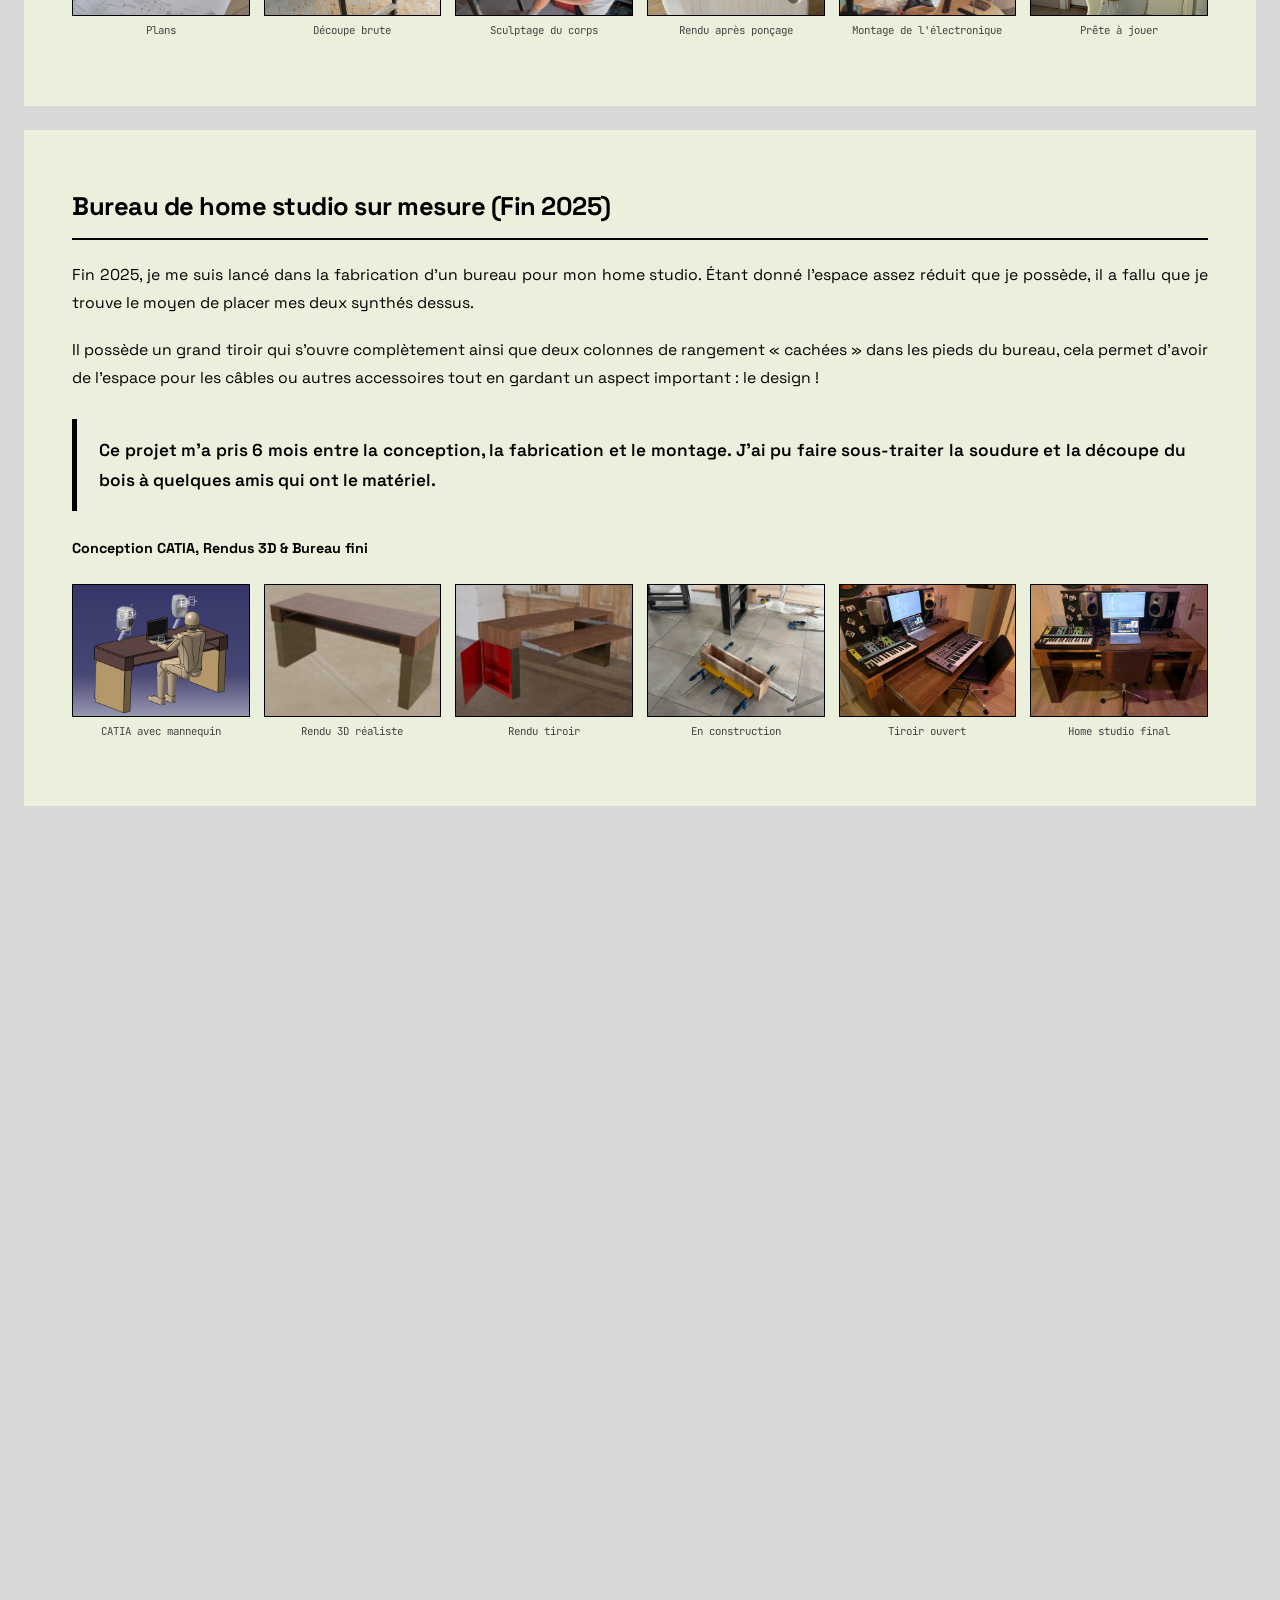
==== commit 8b88a3f3: "Ajout de la section 07 Autres projets (stage, volant simulateur, turbine 3D) avant Contact" ====
--- a/index.html
+++ b/index.html
@@ -33,7 +33,8 @@
         <a href="#lutherie" class="nav-link" data-target="lutherie"><span class="nav-num">04</span> <span data-i18n="nav_lutherie">Lutherie</span></a>
         <a href="#en-cours" class="nav-link" data-target="en-cours"><span class="nav-num">05</span> <span data-i18n="nav_encours">En cours</span></a>
         <a href="#perspectives" class="nav-link" data-target="perspectives"><span class="nav-num">06</span> <span data-i18n="nav_perspectives">Perspectives</span></a>
-        <a href="#contact" class="nav-link" data-target="contact"><span class="nav-num">07</span> <span data-i18n="nav_contact">Contact</span></a>
+        <a href="#autres-projets" class="nav-link" data-target="autres-projets"><span class="nav-num">07</span> <span data-i18n="nav_autres_projets">Autres projets</span></a>
+        <a href="#contact" class="nav-link" data-target="contact"><span class="nav-num">08</span> <span data-i18n="nav_contact">Contact</span></a>
       </nav>
 
       <div class="header-actions">
@@ -783,12 +784,128 @@
     </section>
 
     <!-- ----------------------------------------------------
-         SLIDE 07 : CONTACT
+         SLIDE 07 : AUTRES PROJETS
+         ---------------------------------------------------- -->
+    <section class="slide-section" id="autres-projets">
+      <div class="slide-inner">
+        <div class="section-label-bar">
+          <span class="section-index">07</span>
+          <h2 class="section-title" data-i18n="title_autres_projets">Autres projets</h2>
+        </div>
+
+        <!-- 1. PROJET DE STAGE -->
+        <article class="creation-block">
+          <div class="creation-header">
+            <h3 class="creation-title" data-i18n="other_proj1_title">Projet de stage</h3>
+          </div>
+
+          <div class="creation-content">
+            <div class="raw-content-block" data-i18n="other_proj1_body">
+              <p>Lors de mon stage d'assistant de recherche à l'Université de Canterbury (Nouvelle-Zélande), j'ai instrumenté une trottinette électrique avec des accéléromètres pour effectuer des mesures en conditions réelles. Ce projet m'a fait découvrir le monde de l'Arduino, j'ai notamment utilisé l'agent IA d'Antigravity pour coder et flasher directement les microcontrôleurs.</p>
+              <p>J'ai mené à bien toutes les expériences en mettant en place un protocole de test rigoureux, incluant une communication sans fil entre les appareils et l'analyse des données. Le domaine vibratoire étant très proche de l'audio, j'ai pu donner un sens mathématique et concret aux concepts que j'utilise quotidiennement dans ma pratique musicale (résonance, filtre, analyse spectrale, bruit, réponse fréquentielle…).</p>
+            </div>
+
+            <div class="media-gallery-wrap">
+              <div class="gallery-grid">
+                <div class="gallery-card">
+                  <img src="./8_autres_projets/1_projet%20de%20stage/système%20d'aquisition%20de%20donnée%201.png" alt="Système d'acquisition de données 1" class="zoom-image" data-caption="Système d'acquisition de données 1">
+                  <span class="img-legend">Système d'acquisition de données 1</span>
+                </div>
+                <div class="gallery-card">
+                  <img src="./8_autres_projets/1_projet%20de%20stage/système%20d'aquisition%20de%20donnée%202.png" alt="Système d'acquisition de données 2" class="zoom-image" data-caption="Système d'acquisition de données 2">
+                  <span class="img-legend">Système d'acquisition de données 2</span>
+                </div>
+                <div class="gallery-card">
+                  <img src="./8_autres_projets/1_projet%20de%20stage/exemple%20de%20représentation%20graphique%20des%20data%20.png" alt="Exemple de représentation graphique des data" class="zoom-image" data-caption="Exemple de représentation graphique des data">
+                  <span class="img-legend">Exemple de représentation graphique des data</span>
+                </div>
+              </div>
+            </div>
+          </div>
+        </article>
+
+        <!-- 2. VOLANT DE SIMULATEUR DE COURSE AUTOMOBILE -->
+        <article class="creation-block">
+          <div class="creation-header">
+            <h3 class="creation-title" data-i18n="other_proj2_title">Volant de simulateur de course automobile</h3>
+          </div>
+
+          <div class="creation-content">
+            <div class="raw-content-block" data-i18n="other_proj2_body">
+              <p>Ma deuxième passion après la musique reste le sport automobile. Après avoir discuté avec un ami, j'ai découvert qu'il était possible de fabriquer son propre volant de course réplique. J'ai choisi de fabriquer celui de la Ferrari 296 GT3. Ce projet a été mon tout premier contenant de l'électronique. Grâce à l'aide de mon ami, j'ai été guidé dans l'achat des composants, le câblage et la soudure à l'étain. Le volant est aujourd'hui 100 % fonctionnel !</p>
+            </div>
+
+            <div class="media-gallery-wrap">
+              <div class="gallery-grid">
+                <div class="gallery-card">
+                  <img src="./8_autres_projets/2_volant%20de%20simulateur%20de%20course%20automobile/platron%20en%20carbon%20découpé%20au%20jet%20d'eau.jpeg" alt="Plastron en carbone découpé au jet d'eau" class="zoom-image" data-caption="Plastron en carbone découpé au jet d'eau">
+                  <span class="img-legend">Plastron en carbone découpé au jet d'eau</span>
+                </div>
+                <div class="gallery-card">
+                  <img src="./8_autres_projets/2_volant%20de%20simulateur%20de%20course%20automobile/boitier%20principal%20et%20premiers%20cablages.jpeg" alt="Boîtier principal et premiers câblages" class="zoom-image" data-caption="Boîtier principal et premiers câblages">
+                  <span class="img-legend">Boîtier principal et premiers câblages</span>
+                </div>
+                <div class="gallery-card">
+                  <img src="./8_autres_projets/2_volant%20de%20simulateur%20de%20course%20automobile/premier%20tests.jpeg" alt="Premiers tests" class="zoom-image" data-caption="Premiers tests">
+                  <span class="img-legend">Premiers tests</span>
+                </div>
+                <div class="gallery-card">
+                  <img src="./8_autres_projets/2_volant%20de%20simulateur%20de%20course%20automobile/rendu%20final%20face%20avant.jpeg" alt="Rendu final face avant" class="zoom-image" data-caption="Rendu final face avant">
+                  <span class="img-legend">Rendu final face avant</span>
+                </div>
+                <div class="gallery-card">
+                  <img src="./8_autres_projets/2_volant%20de%20simulateur%20de%20course%20automobile/rendu%20final%20face%20arriere.jpeg.jpeg" alt="Rendu final face arrière" class="zoom-image" data-caption="Rendu final face arrière">
+                  <span class="img-legend">Rendu final face arrière</span>
+                </div>
+              </div>
+            </div>
+          </div>
+        </article>
+
+        <!-- 3. MODÈLE DE TURBINE SOLAR À IMPRIMER EN 3D -->
+        <article class="creation-block">
+          <div class="creation-header">
+            <h3 class="creation-title" data-i18n="other_proj3_title">Modèle de turbine Solar à imprimer en 3D</h3>
+          </div>
+
+          <div class="creation-content">
+            <div class="raw-content-block" data-i18n="other_proj3_body">
+              <p>Ce projet part au départ d'une idée de cadeau pour mon père. Je voulais imprimer un modèle réduit de turbine à gaz avec mon imprimante 3D pour son bureau. N'ayant rien trouvé en ligne de convaincant, j'ai décidé de la dessiner moi-même en 3D. Cela a mis à rude épreuve mes compétences en CAO, mais j'ai pu compléter l'entièreté du design en moins de 3 jours sur Catia V5. Je suis plutôt content du rendu final (lui aussi !) et j'ai fini par mettre en vente les fichiers sur un site internet dédié. J'ai déjà eu 4 clients !!</p>
+            </div>
+
+            <div class="media-gallery-wrap">
+              <div class="gallery-grid">
+                <div class="gallery-card">
+                  <img src="./8_autres_projets/3_modèle%20de%20turbine%20solaar%20à%20imprimer%20en%203D/vue%203D-1.JPG" alt="Vue 3D-1" class="zoom-image" data-caption="Vue 3D-1">
+                  <span class="img-legend">Vue 3D-1</span>
+                </div>
+                <div class="gallery-card">
+                  <img src="./8_autres_projets/3_modèle%20de%20turbine%20solaar%20à%20imprimer%20en%203D/vue%203D-2.JPG" alt="Vue 3D-2" class="zoom-image" data-caption="Vue 3D-2">
+                  <span class="img-legend">Vue 3D-2</span>
+                </div>
+                <div class="gallery-card">
+                  <img src="./8_autres_projets/3_modèle%20de%20turbine%20solaar%20à%20imprimer%20en%203D/rendu%20final-1.JPG" alt="Rendu final-1" class="zoom-image" data-caption="Rendu final-1">
+                  <span class="img-legend">Rendu final-1</span>
+                </div>
+                <div class="gallery-card">
+                  <img src="./8_autres_projets/3_modèle%20de%20turbine%20solaar%20à%20imprimer%20en%203D/rendu%20final-2.JPG" alt="Rendu final-2" class="zoom-image" data-caption="Rendu final-2">
+                  <span class="img-legend">Rendu final-2</span>
+                </div>
+              </div>
+            </div>
+          </div>
+        </article>
+
+      </div>
+    </section>
+
+    <!-- ----------------------------------------------------
+         SLIDE 08 : CONTACT
          ---------------------------------------------------- -->
     <section class="slide-section" id="contact">
       <div class="slide-inner">
         <div class="section-label-bar">
-          <span class="section-index">07</span>
+          <span class="section-index">08</span>
           <h2 class="section-title" data-i18n="title_contact">Contact</h2>
         </div>
 
--- a/style.css
+++ b/style.css
@@ -38,8 +38,11 @@
   --color-sec6: #b1c5ff;        /* Point 6 (Perspectives) : Bleu lavande Ableton --c7-bg: rgb(177, 197, 255) */
   --color-sec6-accent: #9cb4fd;
 
-  --color-sec7: #fbffa7;        /* Point 7 (Contact) : 2ème Jaune Ableton --c14-bg: rgb(251, 255, 167) */
-  --color-sec7-accent: #ebf073;
+  --color-sec7: #febf88;        /* Point 7 (Autres projets) : Orange pastel Ableton --c21-bg: rgb(254, 191, 136) */
+  --color-sec7-accent: #ffa85c;
+
+  --color-sec8: #fbffa7;        /* Point 8 (Contact) : 2ème Jaune Ableton --c14-bg: rgb(251, 255, 167) */
+  --color-sec8-accent: #ebf073;
 
   /* Accents et Couleurs Spécifiques du site Ableton */
   --accent-yellow: #fdf900;      /* Jaune signature Ableton --c20-bg */
@@ -153,7 +156,8 @@
 .site-nav {
   display: flex;
   align-items: center;
-  gap: 20px;
+  gap: 15px;
+  white-space: nowrap;
 }
 
 .nav-link {
@@ -355,12 +359,33 @@
   color: #000;
 }
 
+#autres-projets {
+  background-color: transparent !important;
+  padding: 0 !important;
+  min-height: auto;
+}
+#autres-projets .section-index {
+  background: var(--color-sec7);
+  border: 1.5px solid var(--border-color);
+  color: #000;
+}
+#autres-projets .creation-block {
+  background-color: var(--color-sec7); /* Orange pastel Ableton --c21-bg */
+  padding: 56px 48px;
+  margin-bottom: 24px;
+  border: none;
+  box-shadow: none;
+}
+#autres-projets .creation-block:last-of-type {
+  margin-bottom: 0;
+}
+
 #contact {
-  background-color: var(--color-sec7); /* 2ème Jaune Ableton --c14-bg */
+  background-color: var(--color-sec8); /* 2ème Jaune Ableton --c14-bg */
 }
 #contact .section-index {
   background: #000000;
-  color: var(--color-sec7);
+  color: var(--color-sec8);
 }
 
 /* Barre de Titre de Section */
@@ -1119,6 +1144,10 @@
   grid-template-columns: repeat(6, 1fr);
   gap: 14px;
   padding: 12px 0 10px 0;
+}
+
+#autres-projets .gallery-grid {
+  grid-template-columns: repeat(auto-fit, minmax(180px, 1fr));
 }
 
 .gallery-card {
@@ -1691,7 +1720,8 @@
 
   #projets .album-block,
   #lutherie .creation-block,
-  #en-cours .creation-block {
+  #en-cours .creation-block,
+  #autres-projets .creation-block {
     padding: 26px 16px;
     margin-bottom: 16px;
   }
@@ -1930,7 +1960,8 @@
     font-size: clamp(1.35rem, 5.5vw, 1.65rem);
   }
 
-  .gallery-grid {
+  .gallery-grid,
+  #autres-projets .gallery-grid {
     grid-template-columns: repeat(2, 1fr);
     gap: 10px;
     padding: 8px 0;
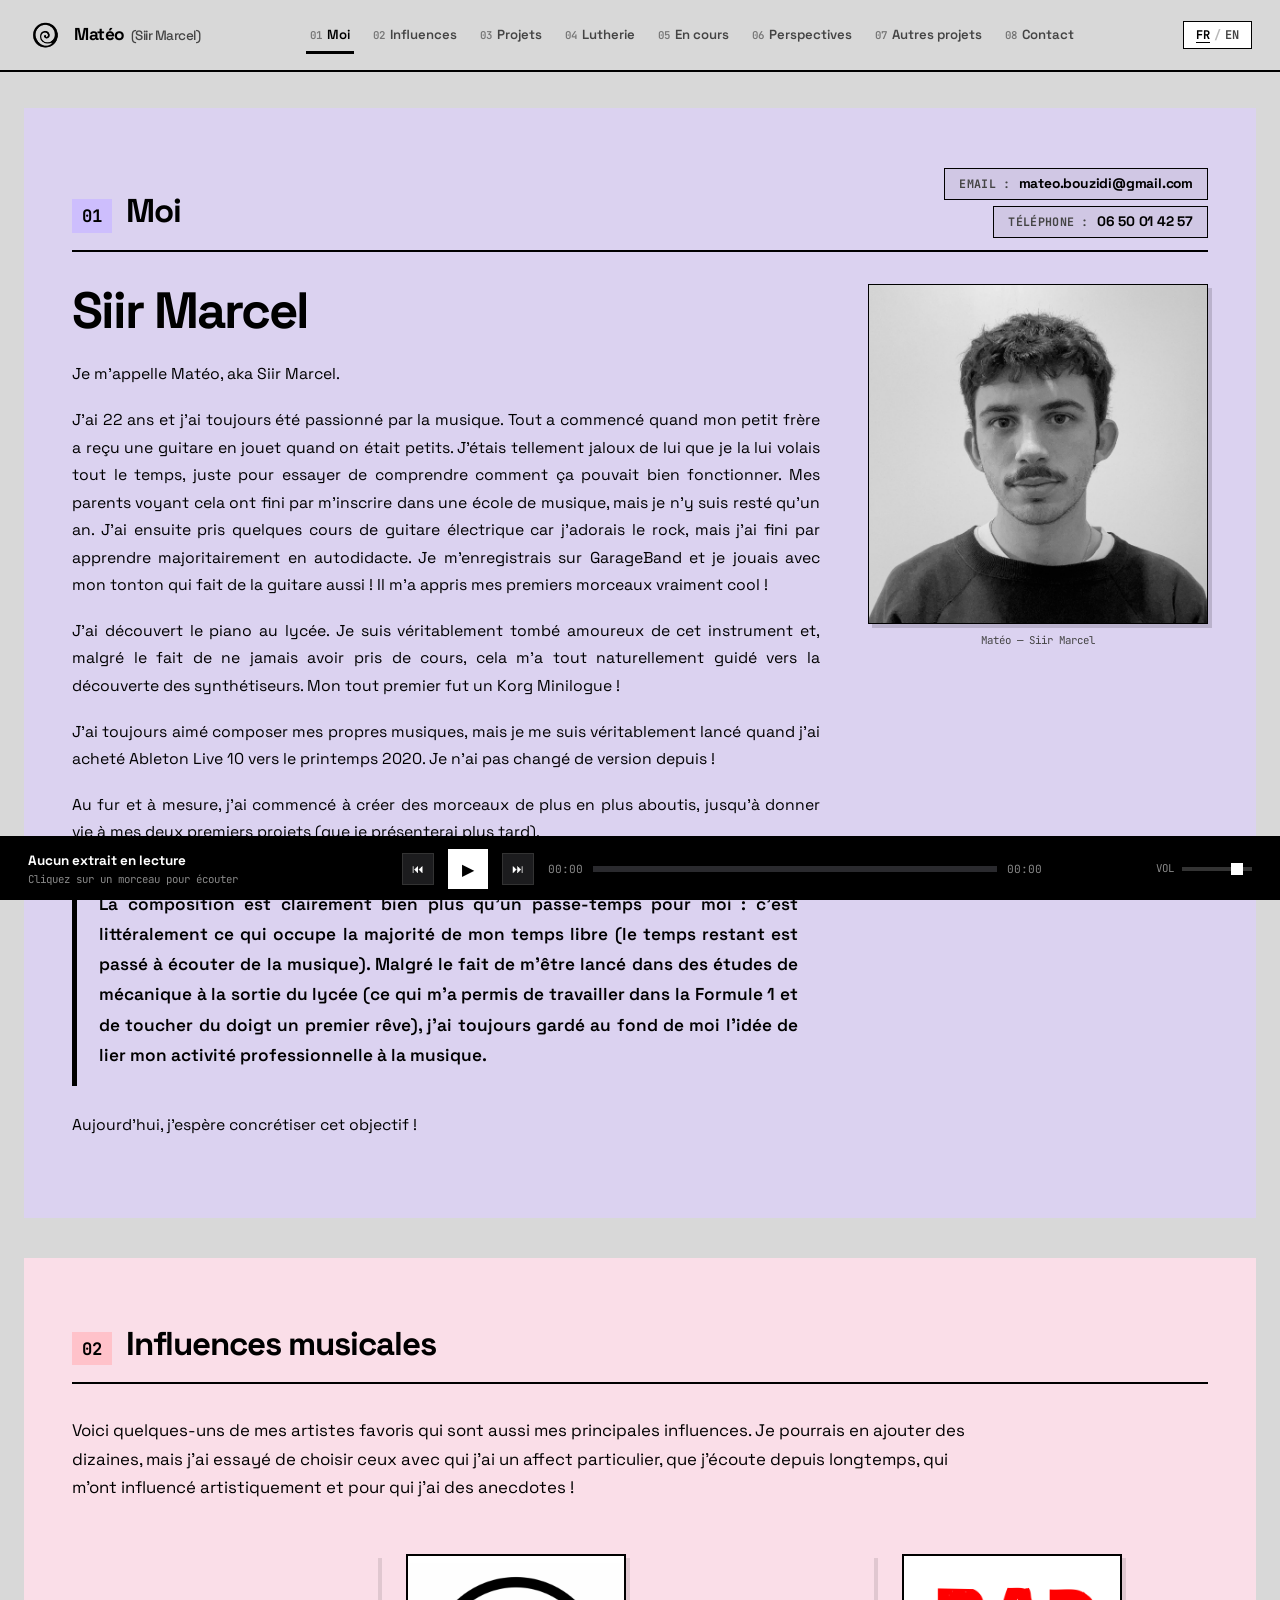
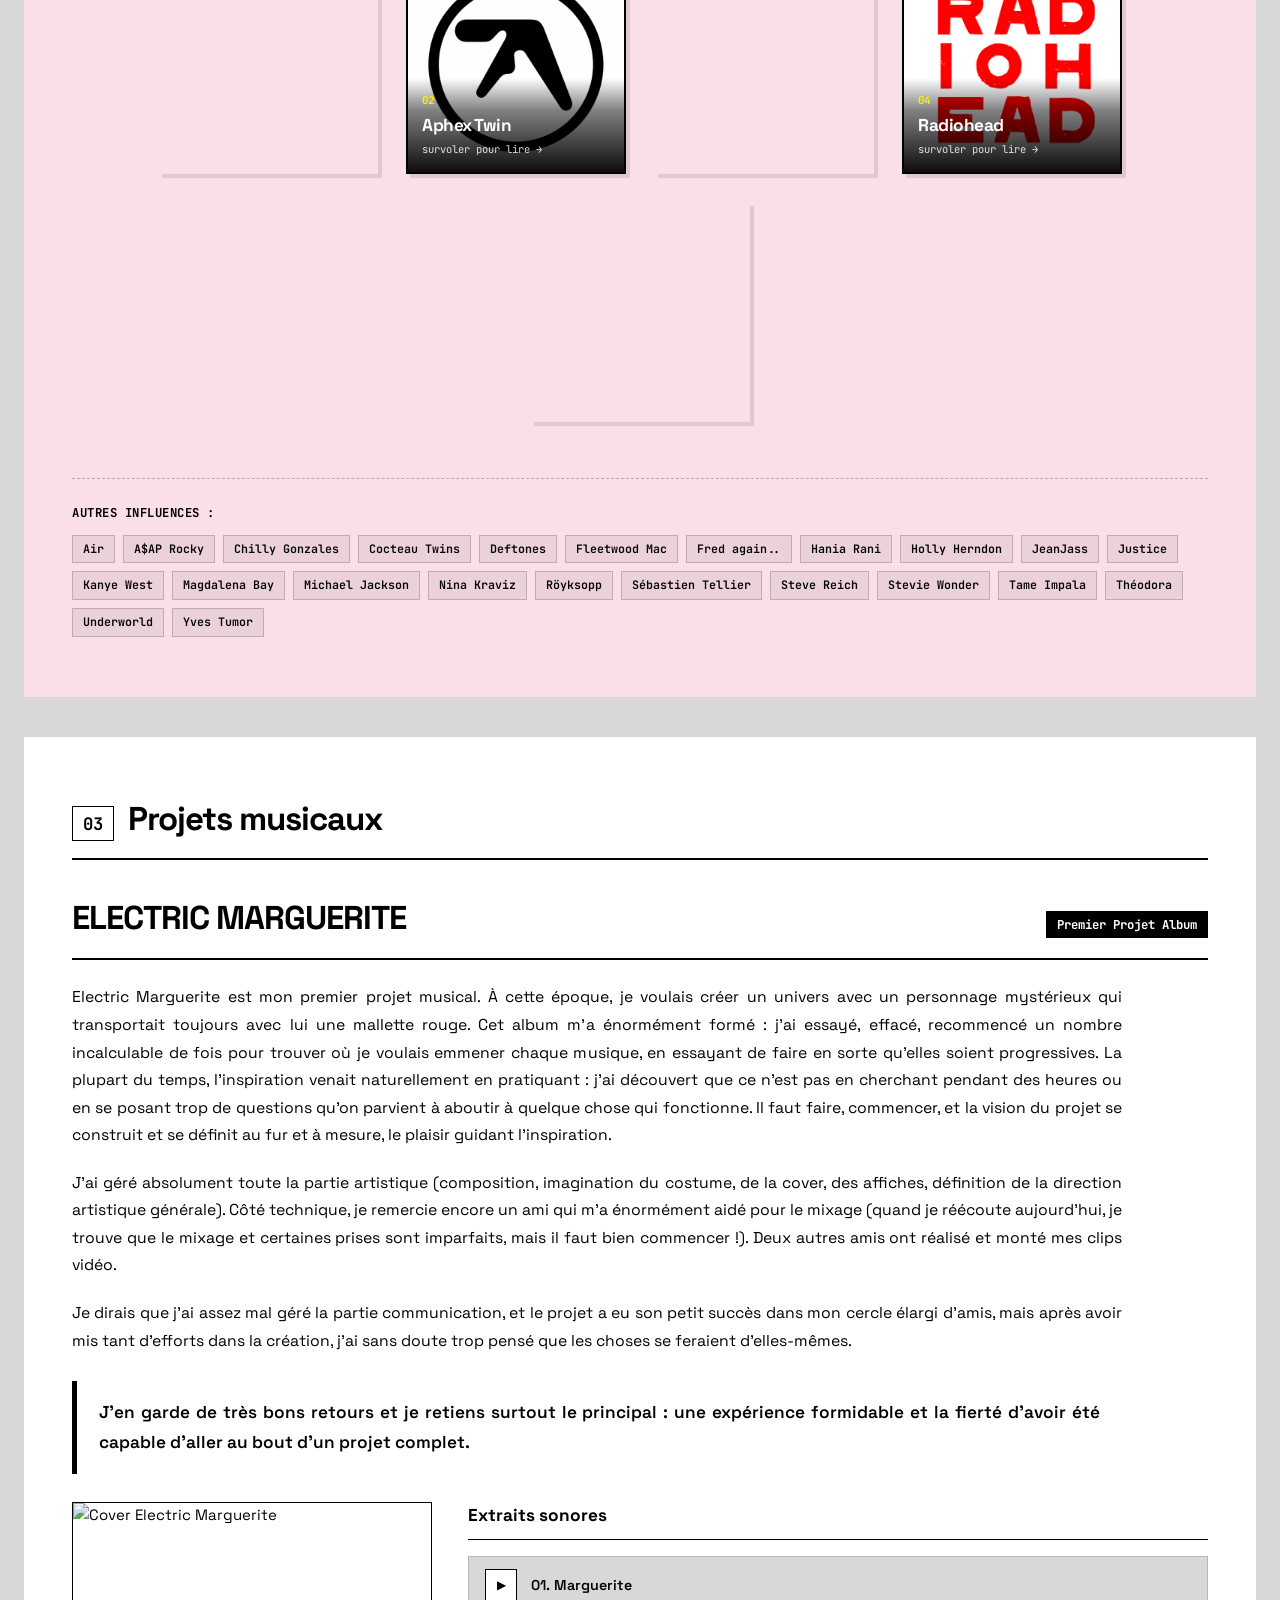
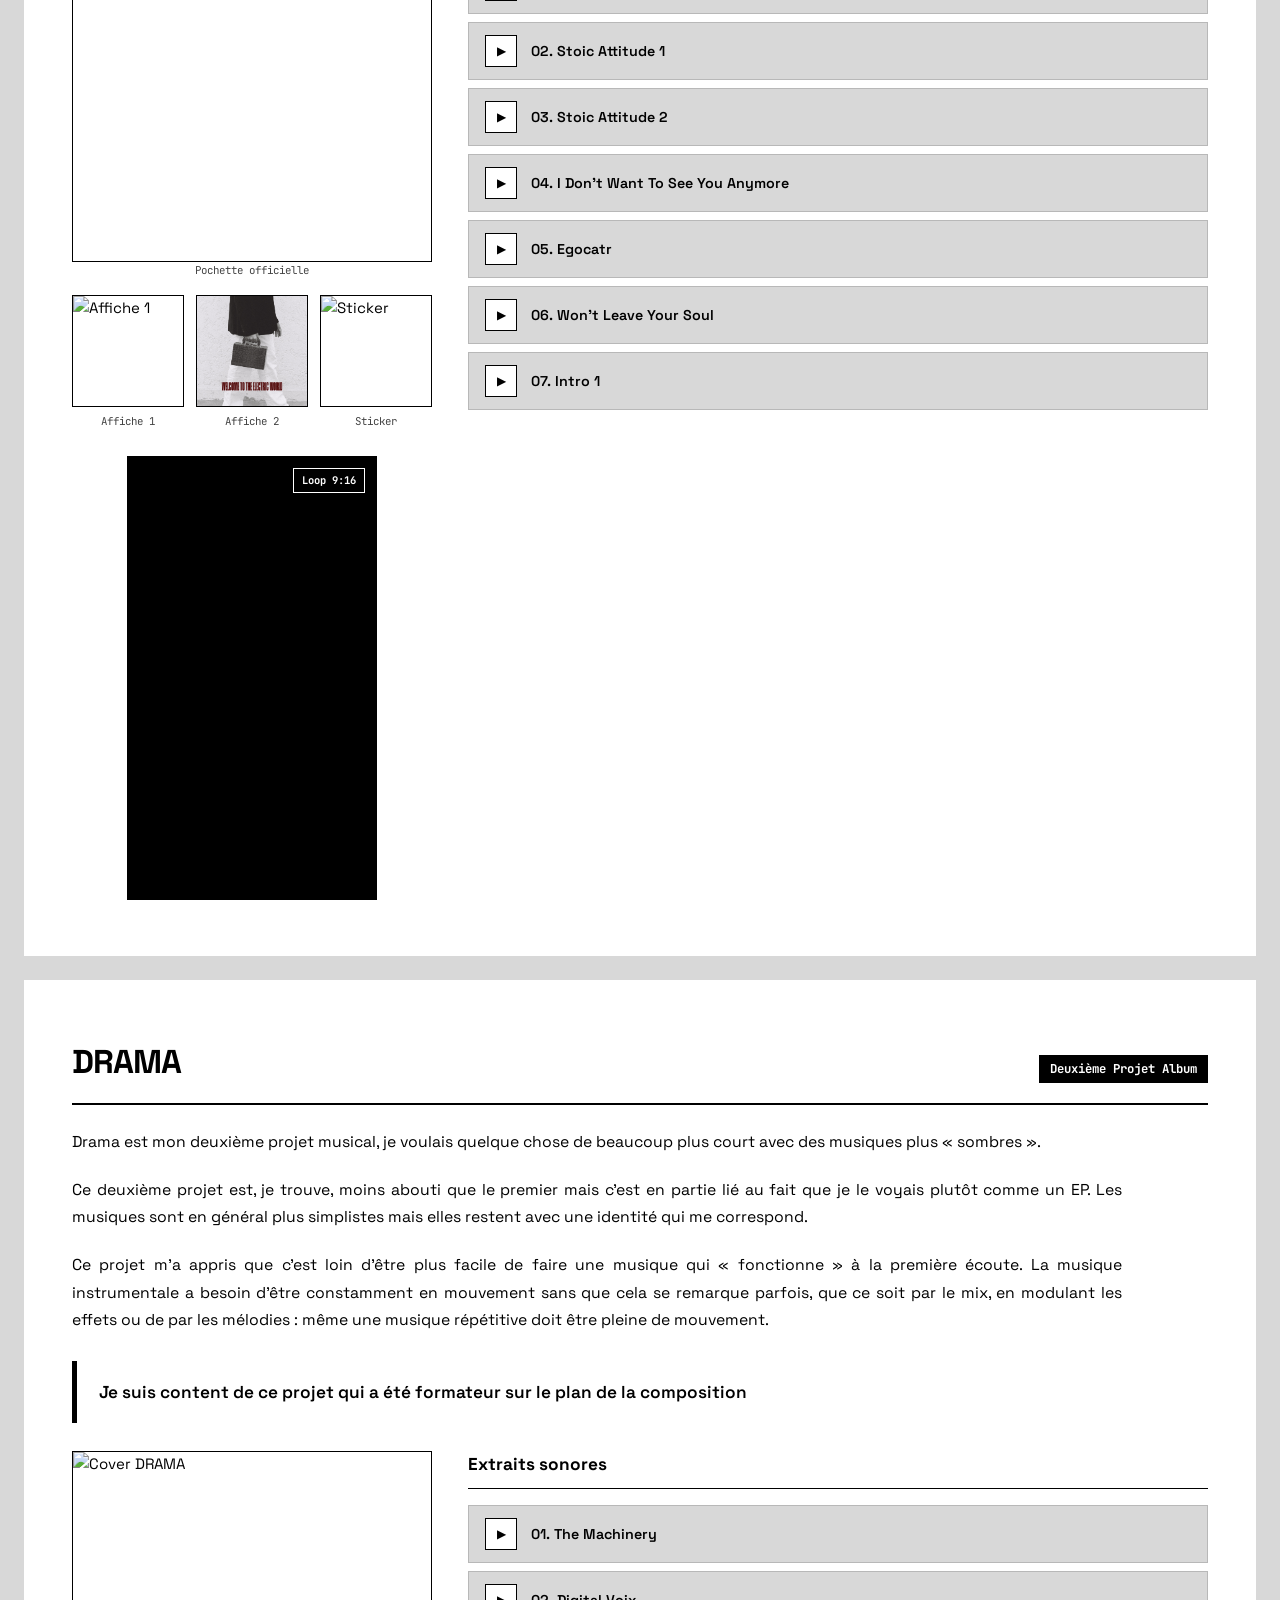
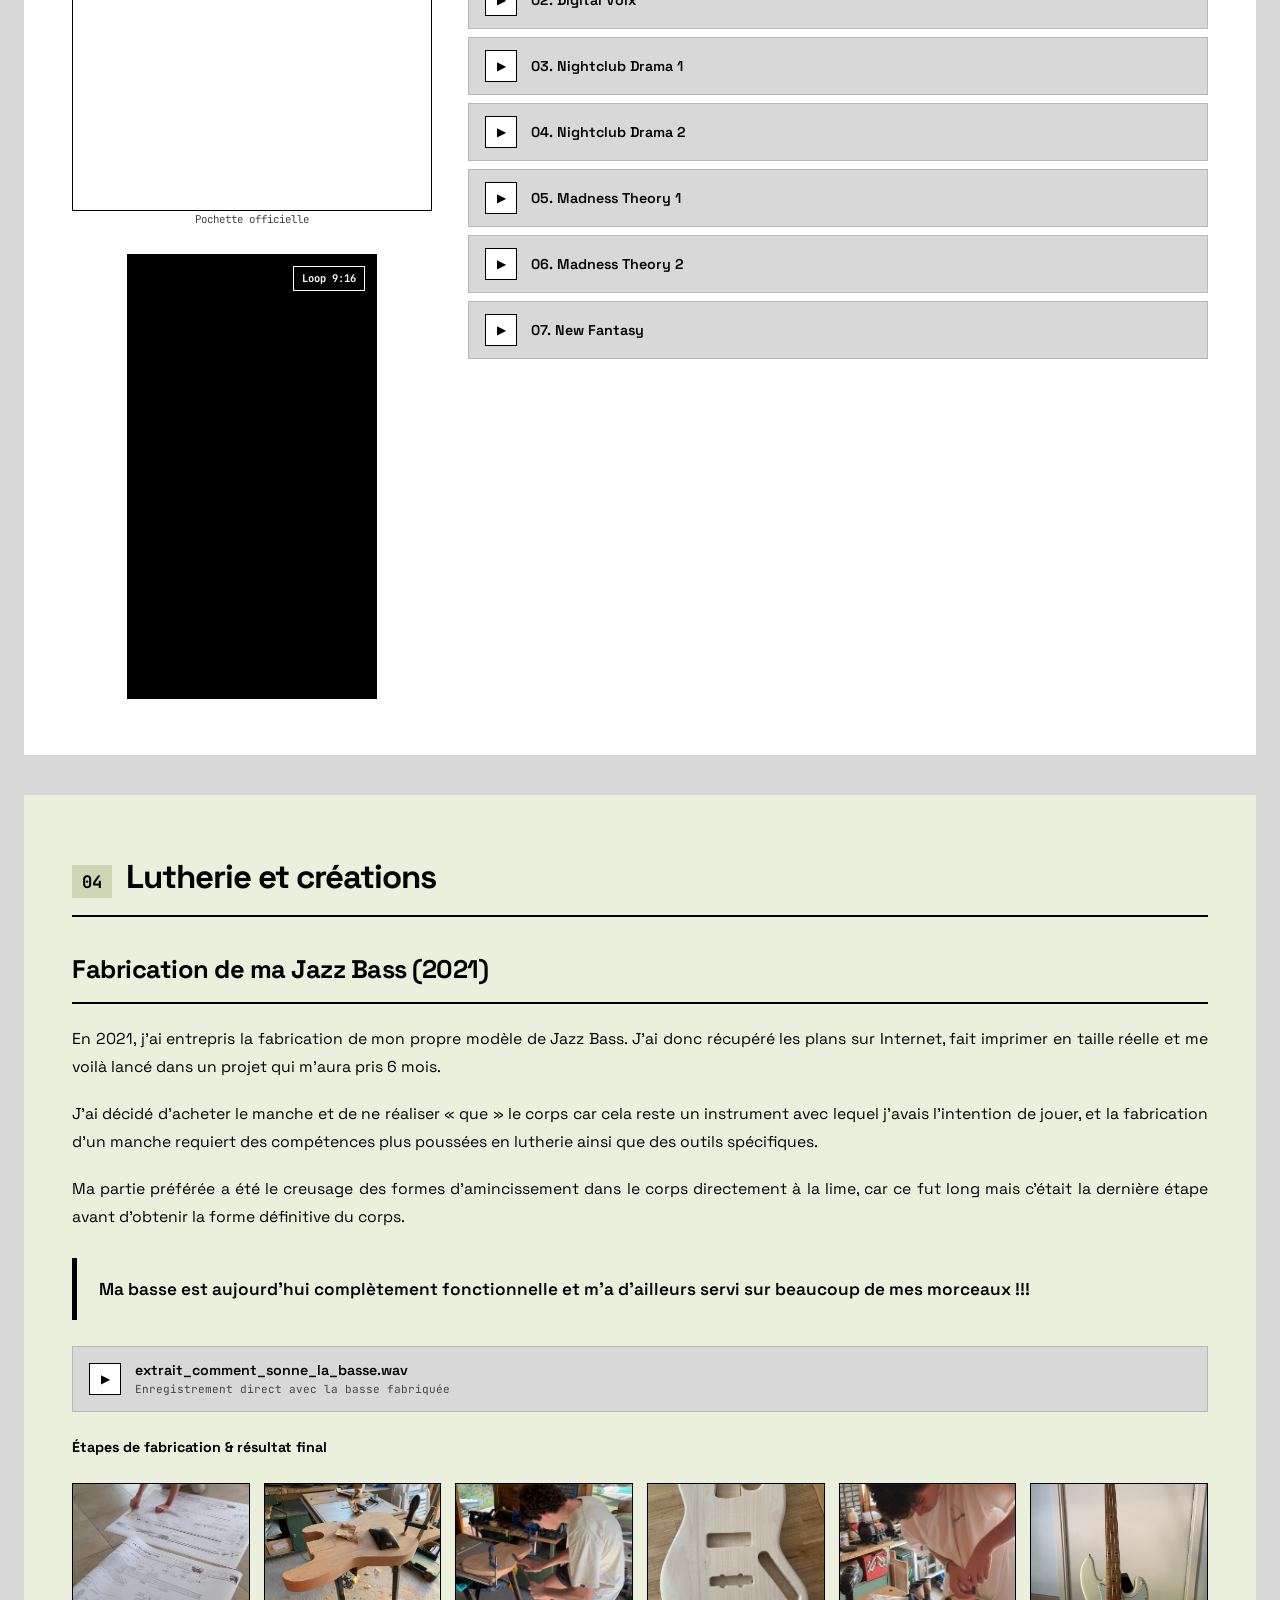
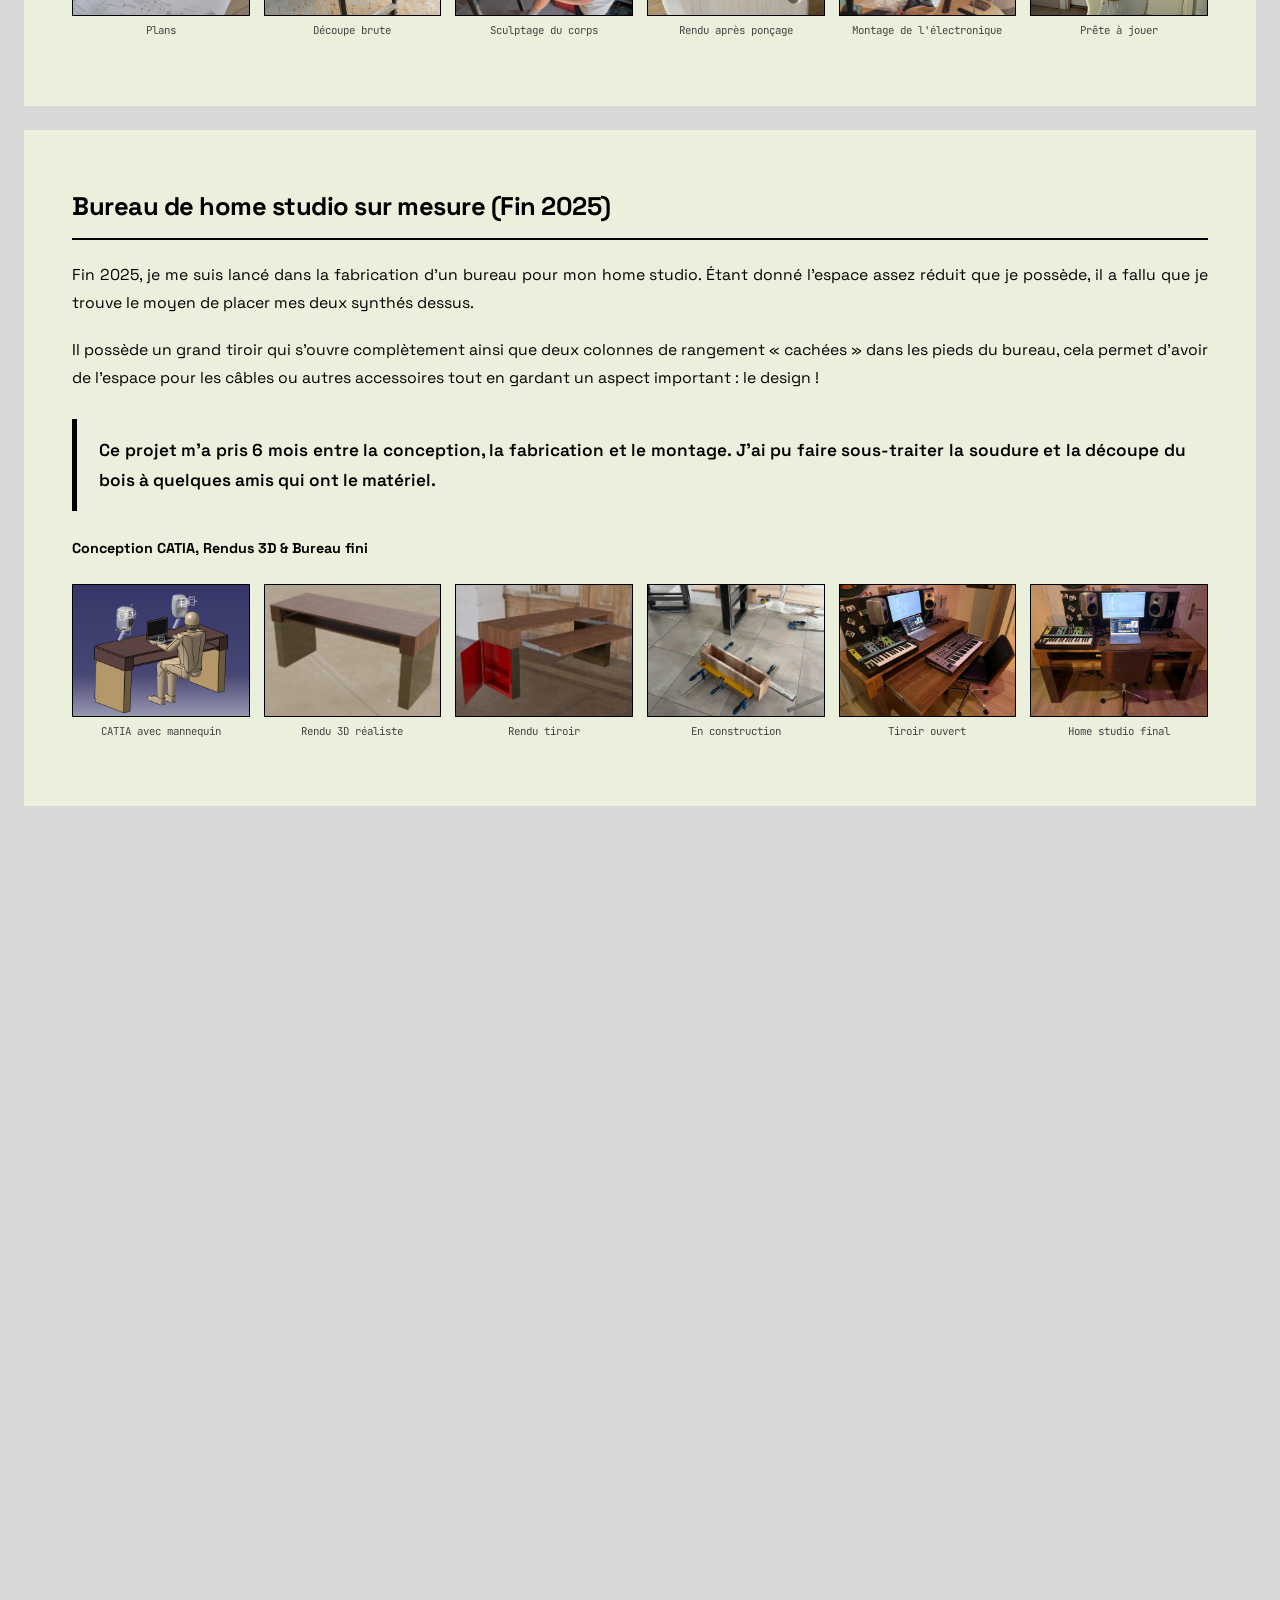
==== commit 5094dd01: "Integration des titres de sections dans le 1er bloc colore et reduction de la taille des photos du s" ====
--- a/index.html
+++ b/index.html
@@ -266,13 +266,14 @@
          ---------------------------------------------------- -->
     <section class="slide-section" id="projets">
       <div class="slide-inner">
-        <div class="section-label-bar">
-          <span class="section-index">03</span>
-          <h2 class="section-title" data-i18n="title_projets">Projets musicaux</h2>
-        </div>
 
         <!-- ALBUM 1 : ELECTRIC MARGUERITE -->
         <article class="album-block">
+          <div class="section-label-bar">
+            <span class="section-index">03</span>
+            <h2 class="section-title" data-i18n="title_projets">Projets musicaux</h2>
+          </div>
+
           <div class="album-headline">
             <h3 class="album-name">ELECTRIC MARGUERITE</h3>
             <span class="album-tag" data-i18n="album1_tag">Premier Projet Album</span>
@@ -493,13 +494,14 @@
          ---------------------------------------------------- -->
     <section class="slide-section" id="lutherie">
       <div class="slide-inner">
-        <div class="section-label-bar">
-          <span class="section-index">04</span>
-          <h2 class="section-title" data-i18n="title_lutherie">Lutherie et créations</h2>
-        </div>
 
         <!-- 1. BASSE JAZZ BASS FAITE MAIN -->
         <article class="creation-block">
+          <div class="section-label-bar">
+            <span class="section-index">04</span>
+            <h2 class="section-title" data-i18n="title_lutherie">Lutherie et créations</h2>
+          </div>
+
           <div class="creation-header">
             <h3 class="creation-title" data-i18n="bass_title">Fabrication de ma Jazz Bass (2021)</h3>
           </div>
@@ -611,13 +613,14 @@
          ---------------------------------------------------- -->
     <section class="slide-section" id="en-cours">
       <div class="slide-inner">
-        <div class="section-label-bar">
-          <span class="section-index">05</span>
-          <h2 class="section-title" data-i18n="title_encours">Projets en cours</h2>
-        </div>
 
         <!-- 1. MACHINA -->
         <article class="creation-block">
+          <div class="section-label-bar">
+            <span class="section-index">05</span>
+            <h2 class="section-title" data-i18n="title_encours">Projets en cours</h2>
+          </div>
+
           <div class="creation-header">
             <h3 class="creation-title">MACHINA</h3>
             <span class="creation-tag" data-i18n="machina_tag">Logiciel audio expérimental</span>
@@ -788,13 +791,14 @@
          ---------------------------------------------------- -->
     <section class="slide-section" id="autres-projets">
       <div class="slide-inner">
-        <div class="section-label-bar">
-          <span class="section-index">07</span>
-          <h2 class="section-title" data-i18n="title_autres_projets">Autres projets</h2>
-        </div>
 
         <!-- 1. PROJET DE STAGE -->
         <article class="creation-block">
+          <div class="section-label-bar">
+            <span class="section-index">07</span>
+            <h2 class="section-title" data-i18n="title_autres_projets">Autres projets</h2>
+          </div>
+
           <div class="creation-header">
             <h3 class="creation-title" data-i18n="other_proj1_title">Projet de stage</h3>
           </div>
@@ -806,7 +810,7 @@
             </div>
 
             <div class="media-gallery-wrap">
-              <div class="gallery-grid">
+              <div class="gallery-grid stage-gallery-grid">
                 <div class="gallery-card">
                   <img src="./8_autres_projets/1_projet%20de%20stage/système%20d'aquisition%20de%20donnée%201.png" alt="Système d'acquisition de données 1" class="zoom-image" data-caption="Système d'acquisition de données 1">
                   <span class="img-legend">Système d'acquisition de données 1</span>
--- a/style.css
+++ b/style.css
@@ -315,8 +315,7 @@
   min-height: auto;
 }
 #lutherie .section-index {
-  background: var(--color-sec4);
-  border: 1.5px solid var(--border-color);
+  background: var(--color-sec4-accent);
   color: #000;
 }
 #lutherie .creation-block {
@@ -336,8 +335,7 @@
   min-height: auto;
 }
 #en-cours .section-index {
-  background: var(--color-sec5);
-  border: 1.5px solid var(--border-color);
+  background: var(--color-sec5-accent);
   color: #000;
 }
 #en-cours .creation-block {
@@ -365,8 +363,7 @@
   min-height: auto;
 }
 #autres-projets .section-index {
-  background: var(--color-sec7);
-  border: 1.5px solid var(--border-color);
+  background: var(--color-sec7-accent);
   color: #000;
 }
 #autres-projets .creation-block {
@@ -959,6 +956,11 @@
   display: block;
 }
 
+.hover-zoom-box.zoom-small img {
+  max-width: 420px;
+  max-height: 320px;
+}
+
 .hover-zoom-caption {
   font-family: var(--font-mono);
   font-size: 0.8rem;
@@ -1146,8 +1148,9 @@
   padding: 12px 0 10px 0;
 }
 
-#autres-projets .gallery-grid {
-  grid-template-columns: repeat(auto-fit, minmax(180px, 1fr));
+.stage-gallery-grid {
+  grid-template-columns: repeat(3, 130px) !important;
+  gap: 12px;
 }
 
 .gallery-card {
@@ -1960,11 +1963,15 @@
     font-size: clamp(1.35rem, 5.5vw, 1.65rem);
   }
 
-  .gallery-grid,
-  #autres-projets .gallery-grid {
+  .gallery-grid {
     grid-template-columns: repeat(2, 1fr);
     gap: 10px;
     padding: 8px 0;
+  }
+
+  .stage-gallery-grid {
+    grid-template-columns: repeat(3, 100px) !important;
+    gap: 8px;
   }
 
   /* 07. Section 05 : Projets en cours */
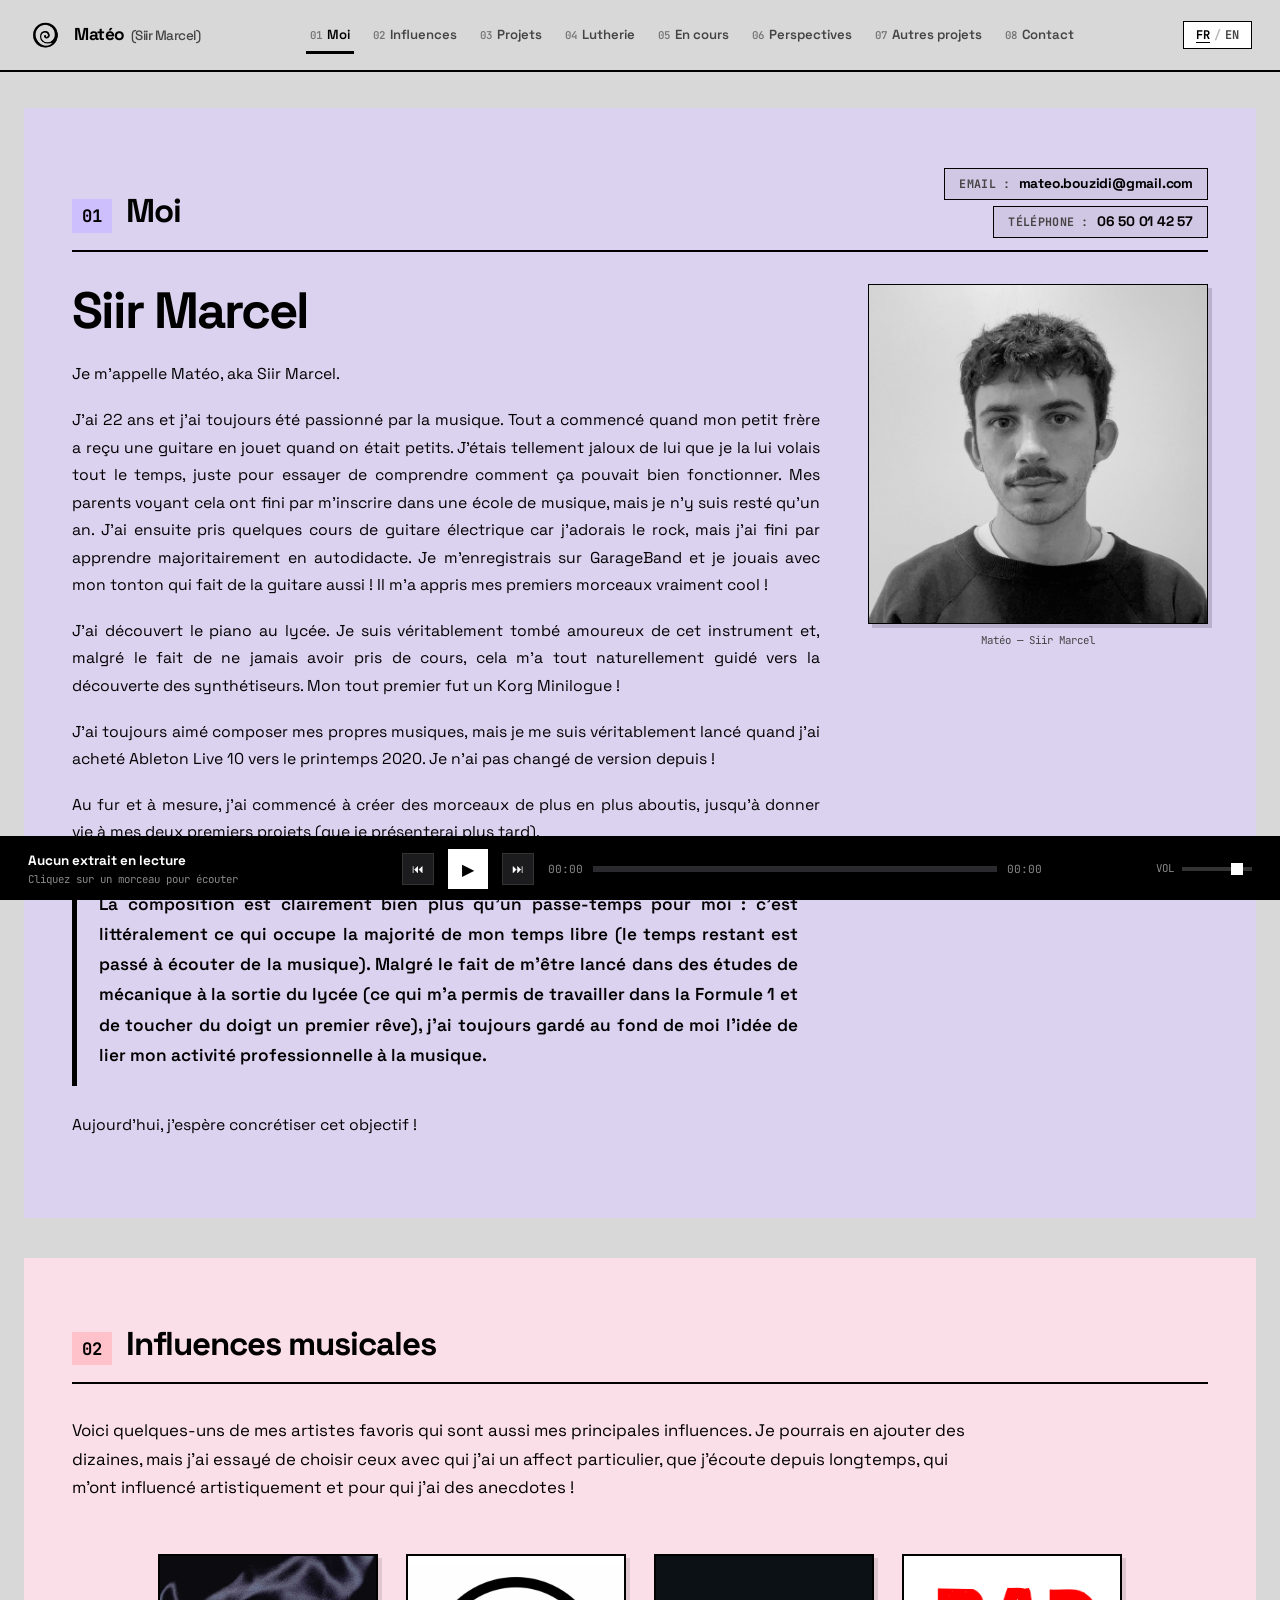
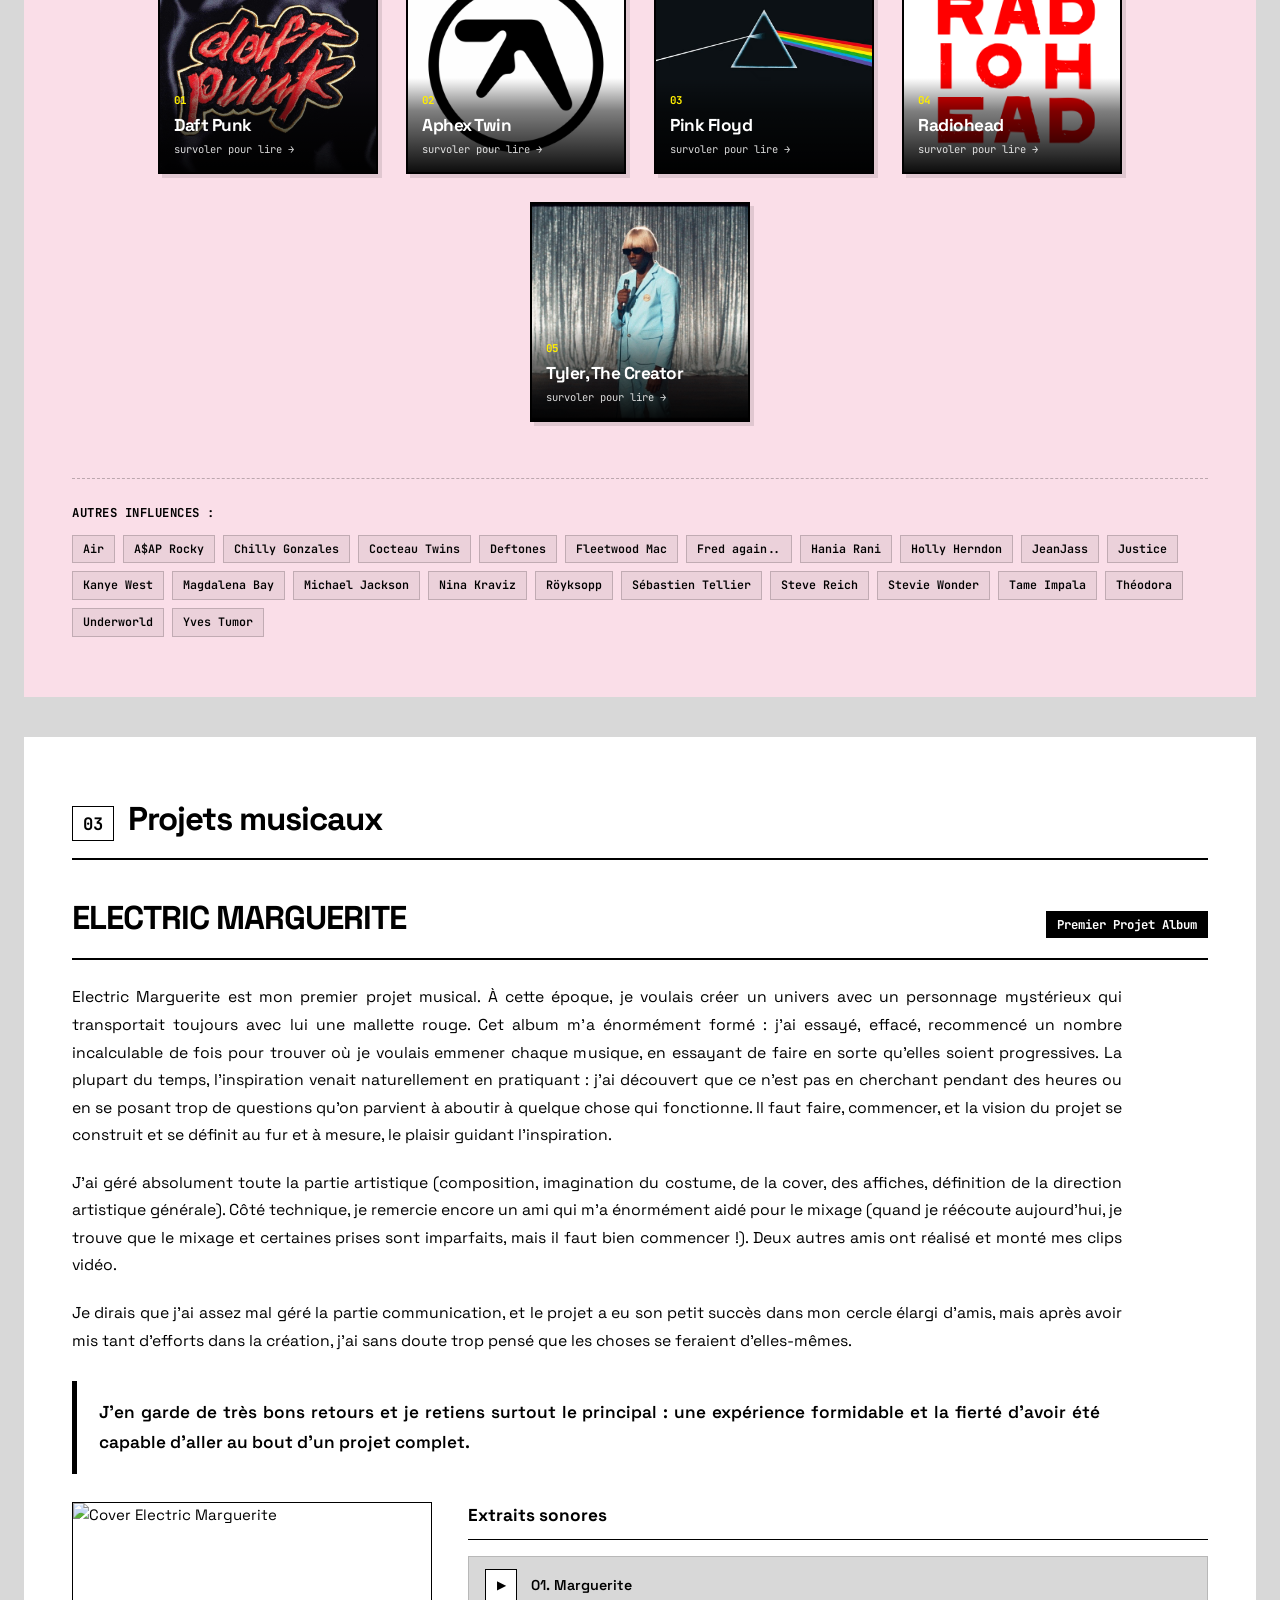
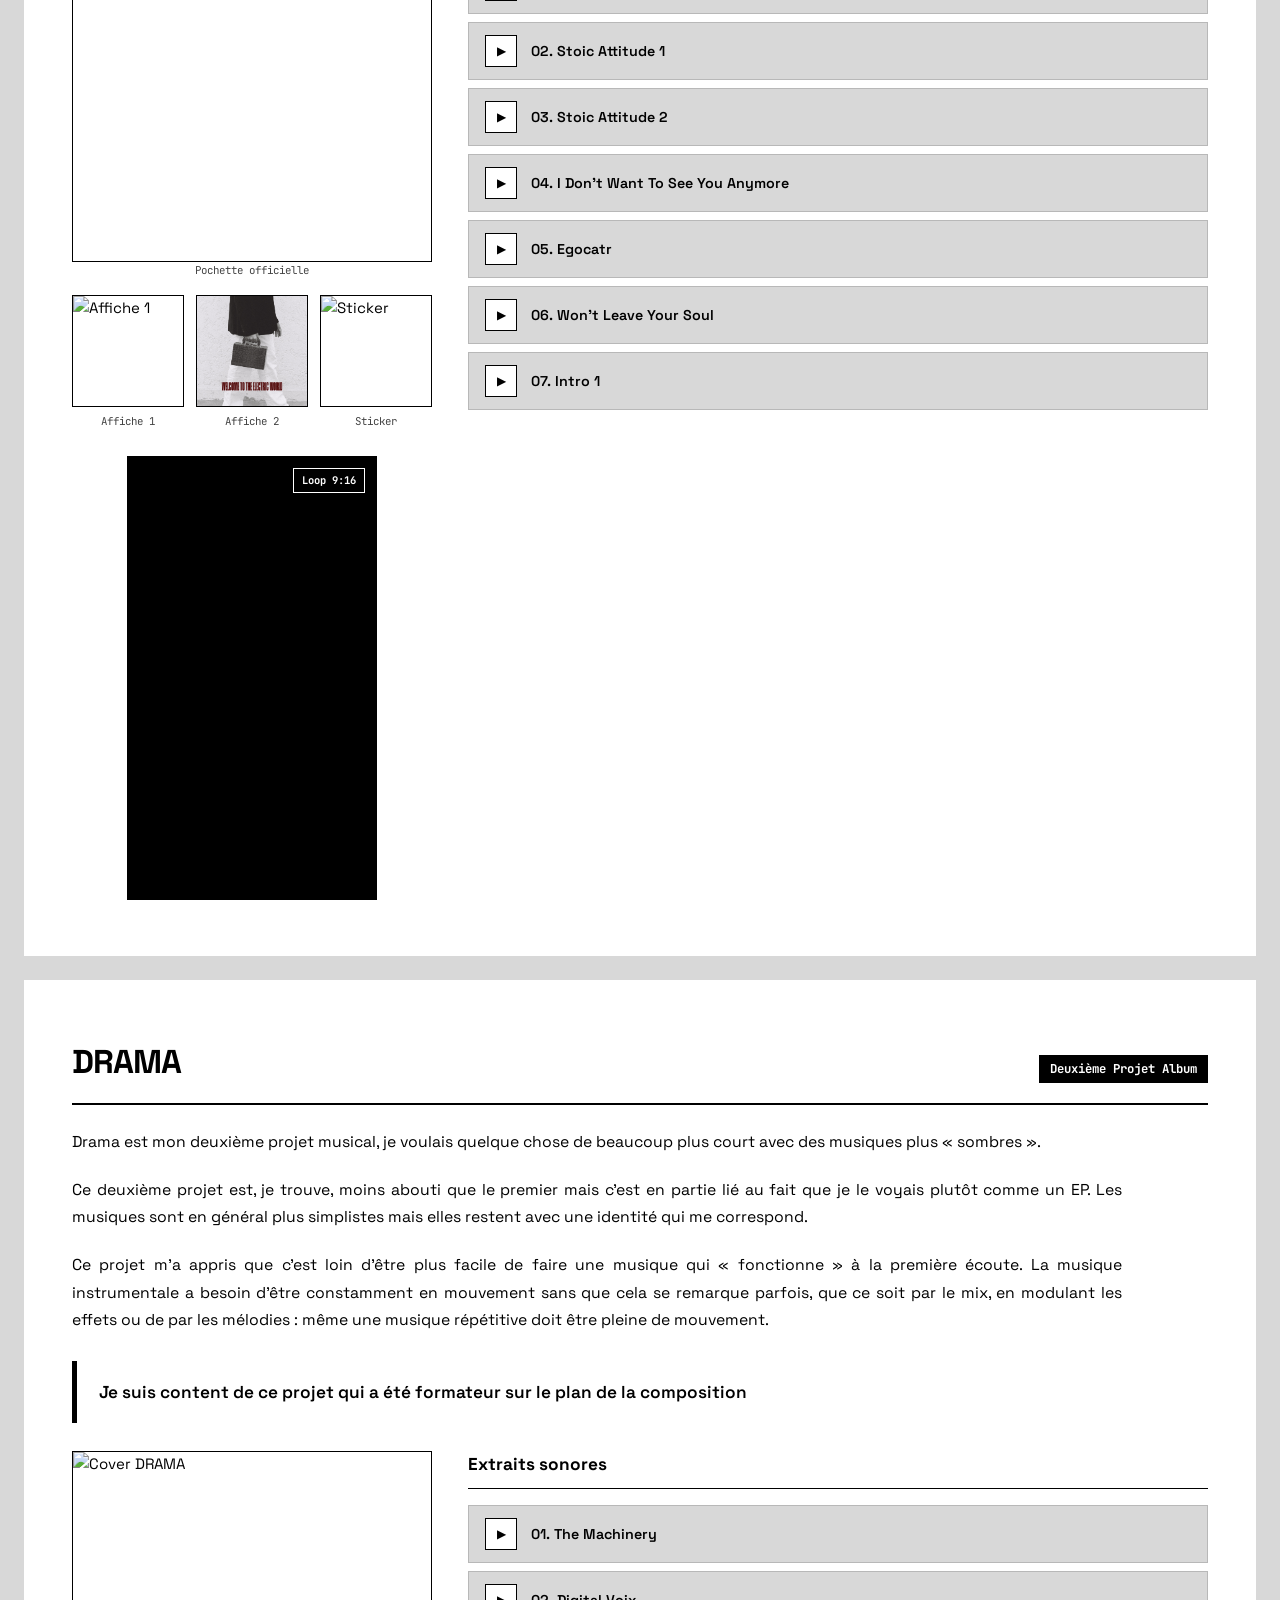
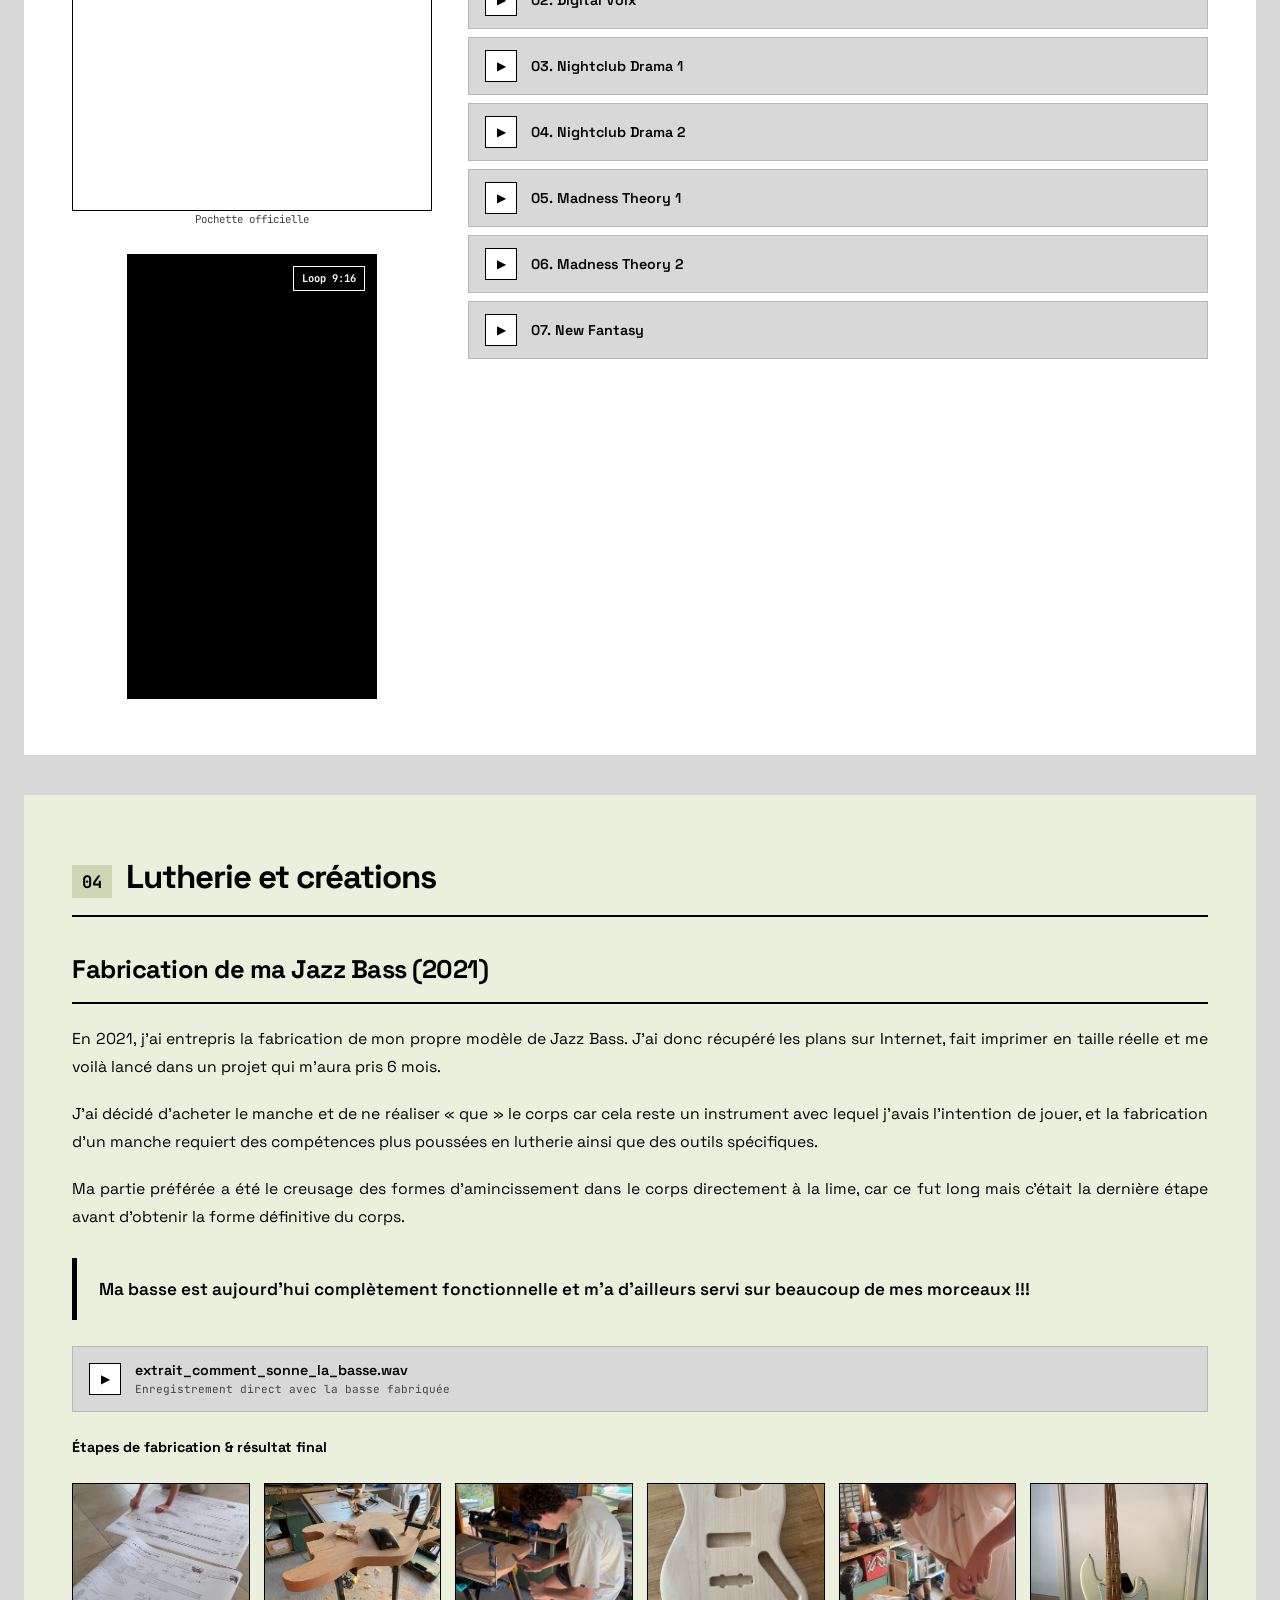
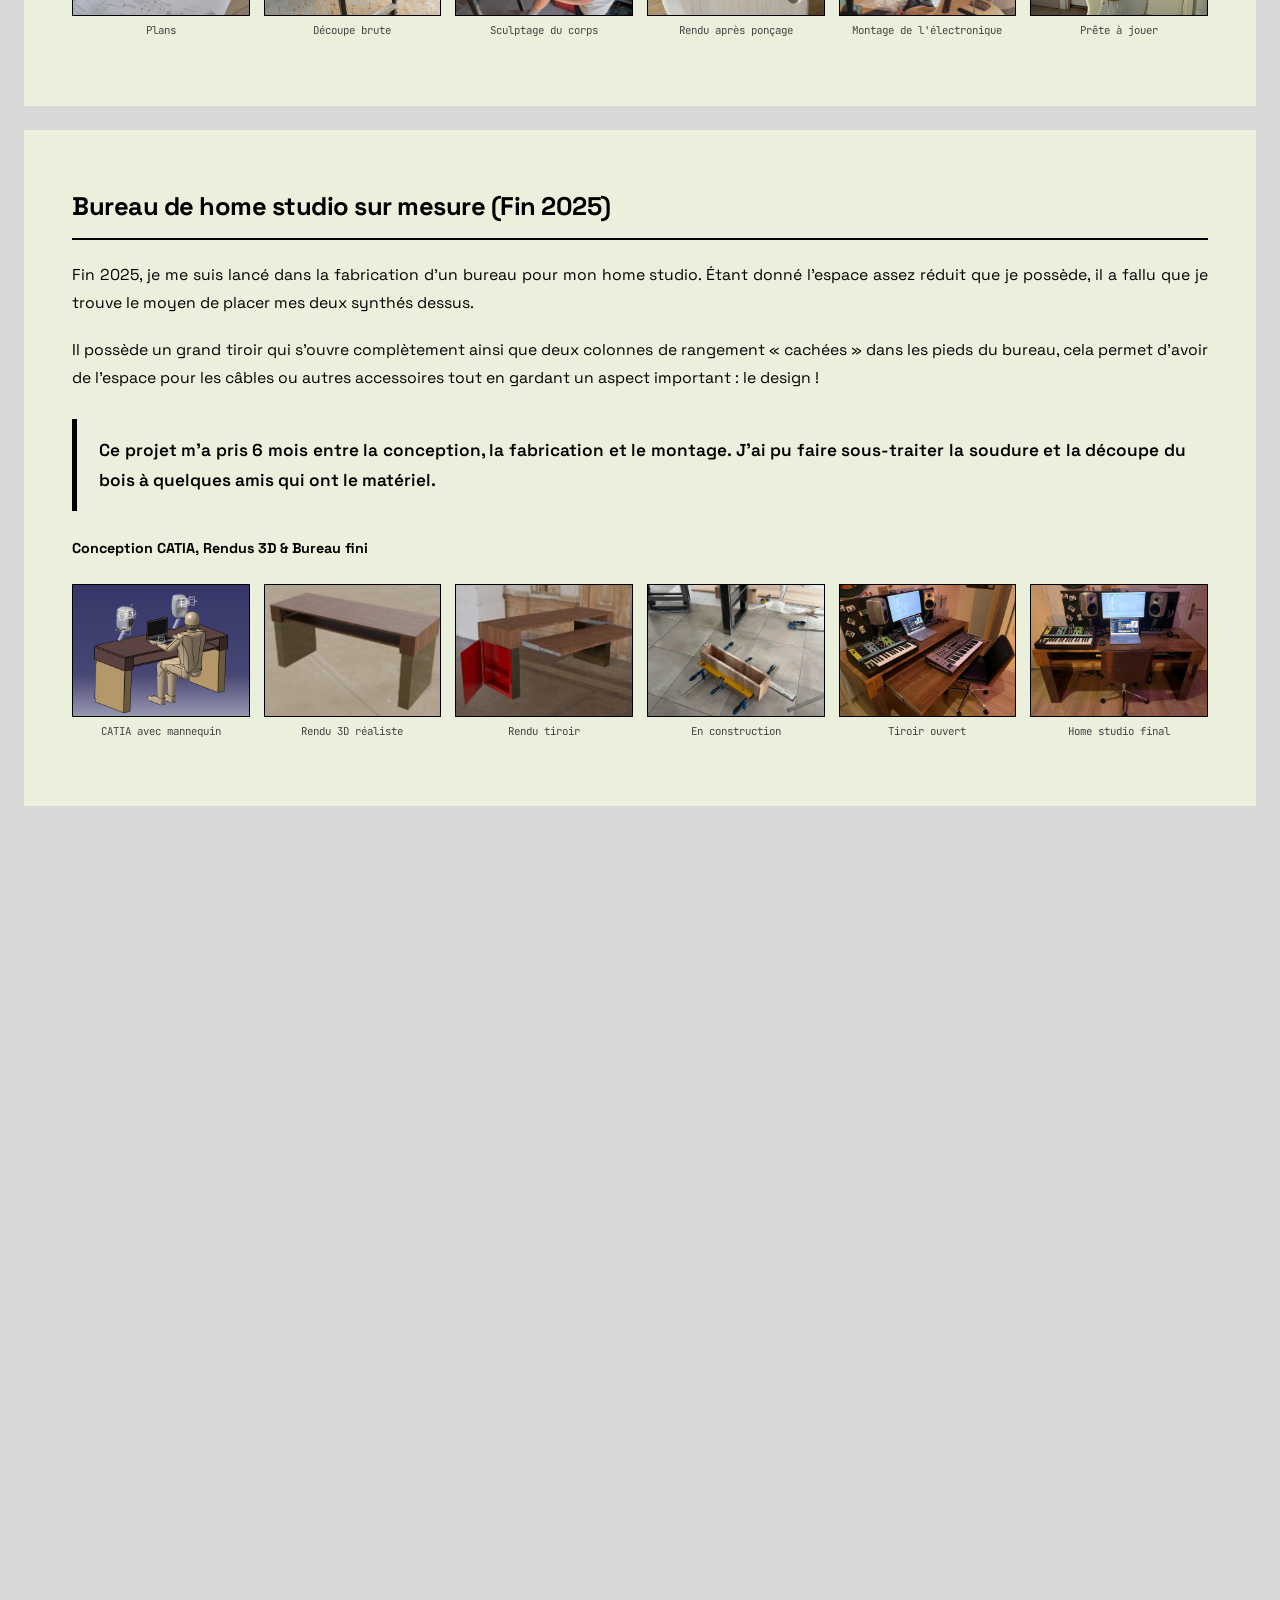
==== commit 70302d95: "Intégration d'Umami Analytics avec reverse proxy Netlify (_redirects)" ====
--- a/index.html
+++ b/index.html
@@ -11,6 +11,7 @@
   <link href="https://fonts.googleapis.com/css2?family=JetBrains+Mono:wght@400;500;700&family=Space+Grotesk:wght@400;500;600;700&display=swap" rel="stylesheet">
 
   <link rel="stylesheet" href="style.css">
+  <script defer src="/assets/app.js" data-website-id="5671efb8-1726-4008-b2d2-1ea9b1476cae" data-host-url="/assets/api"></script>
 </head>
 <body>
 
--- a/style.css
+++ b/style.css
@@ -1148,9 +1148,16 @@
   padding: 12px 0 10px 0;
 }
 
-.stage-gallery-grid {
-  grid-template-columns: repeat(3, 130px) !important;
-  gap: 12px;
+#autres-projets .gallery-grid {
+  display: flex;
+  flex-wrap: wrap;
+  justify-content: center;
+  gap: 14px;
+}
+
+#autres-projets .gallery-card {
+  flex: 0 0 calc((100% - 70px) / 6);
+  width: calc((100% - 70px) / 6);
 }
 
 .gallery-card {
@@ -1590,6 +1597,11 @@
     gap: 12px;
   }
 
+  #autres-projets .gallery-card {
+    flex: 0 0 calc((100% - 24px) / 3);
+    width: calc((100% - 24px) / 3);
+  }
+
   .machina-visuals-grid {
     grid-template-columns: 1fr 1fr;
     gap: 16px;
@@ -1969,9 +1981,13 @@
     padding: 8px 0;
   }
 
-  .stage-gallery-grid {
-    grid-template-columns: repeat(3, 100px) !important;
-    gap: 8px;
+  #autres-projets .gallery-grid {
+    gap: 10px;
+  }
+
+  #autres-projets .gallery-card {
+    flex: 0 0 calc((100% - 10px) / 2);
+    width: calc((100% - 10px) / 2);
   }
 
   /* 07. Section 05 : Projets en cours */
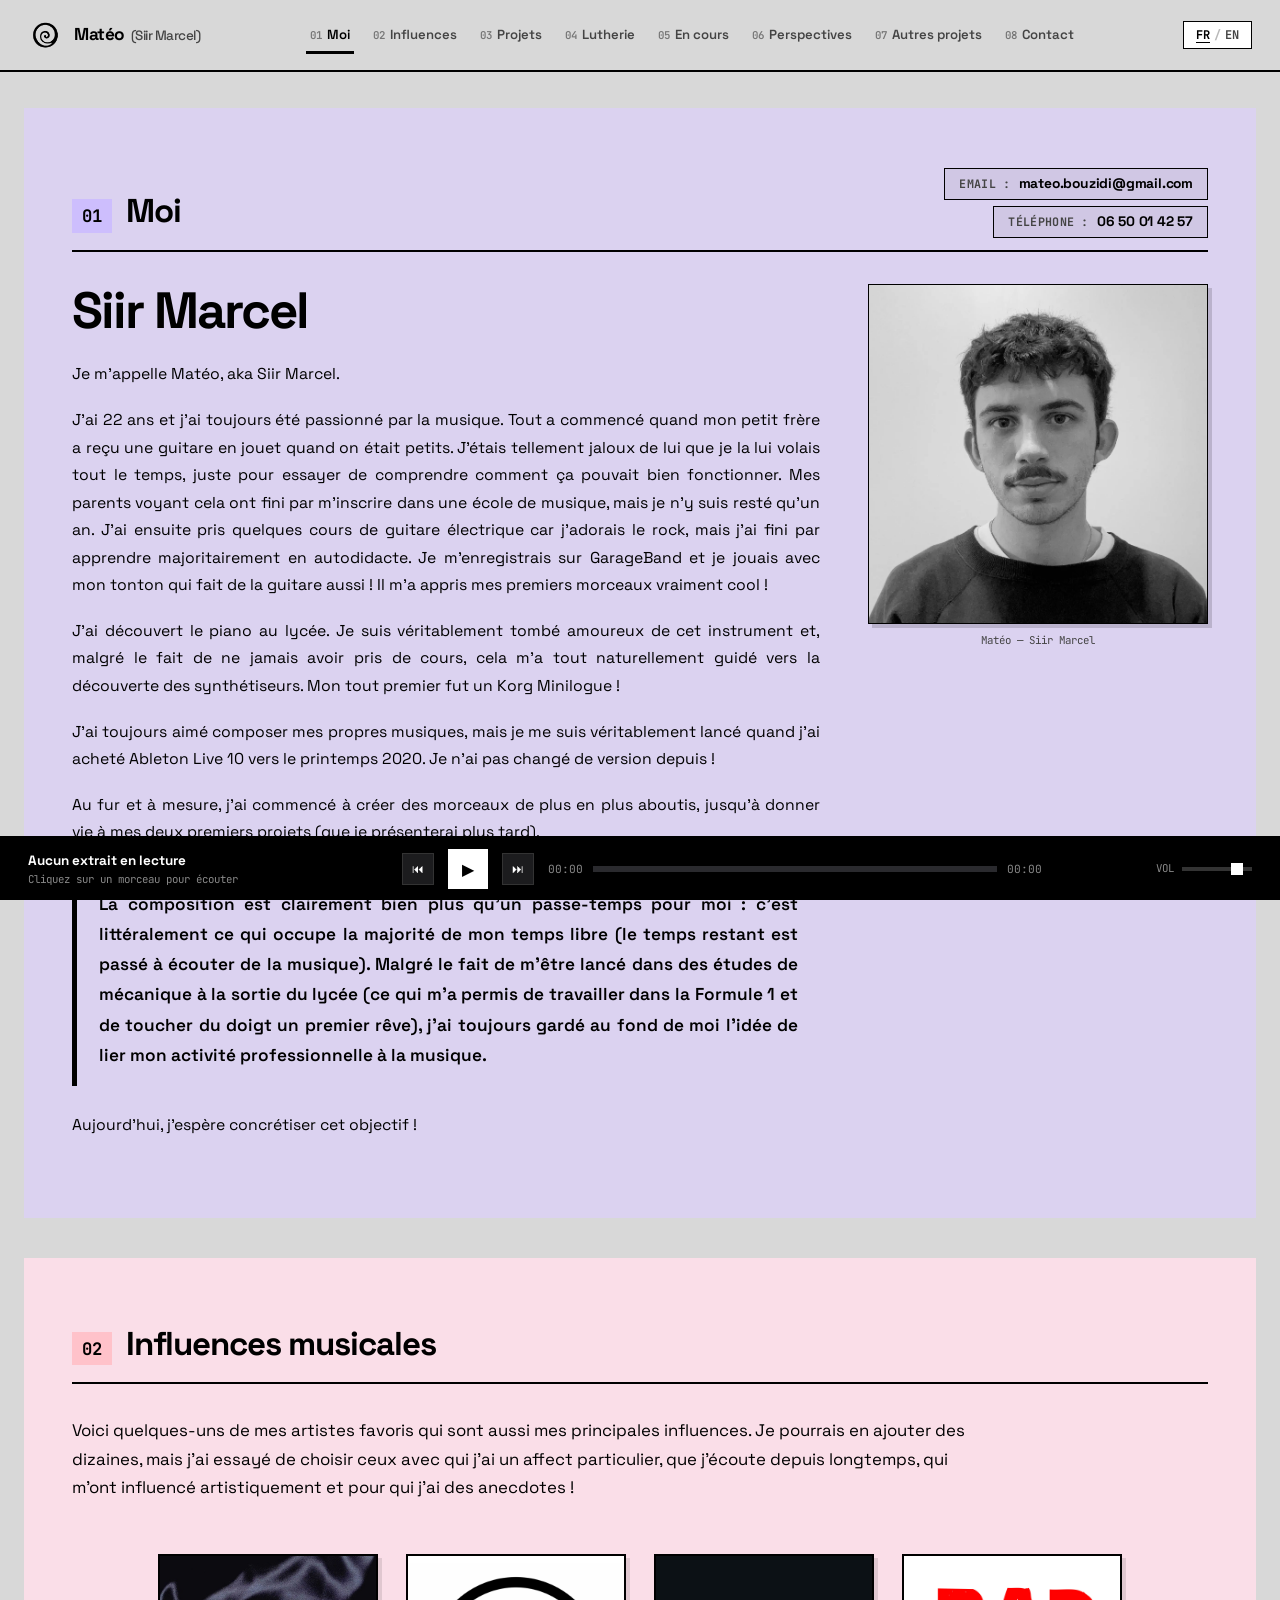
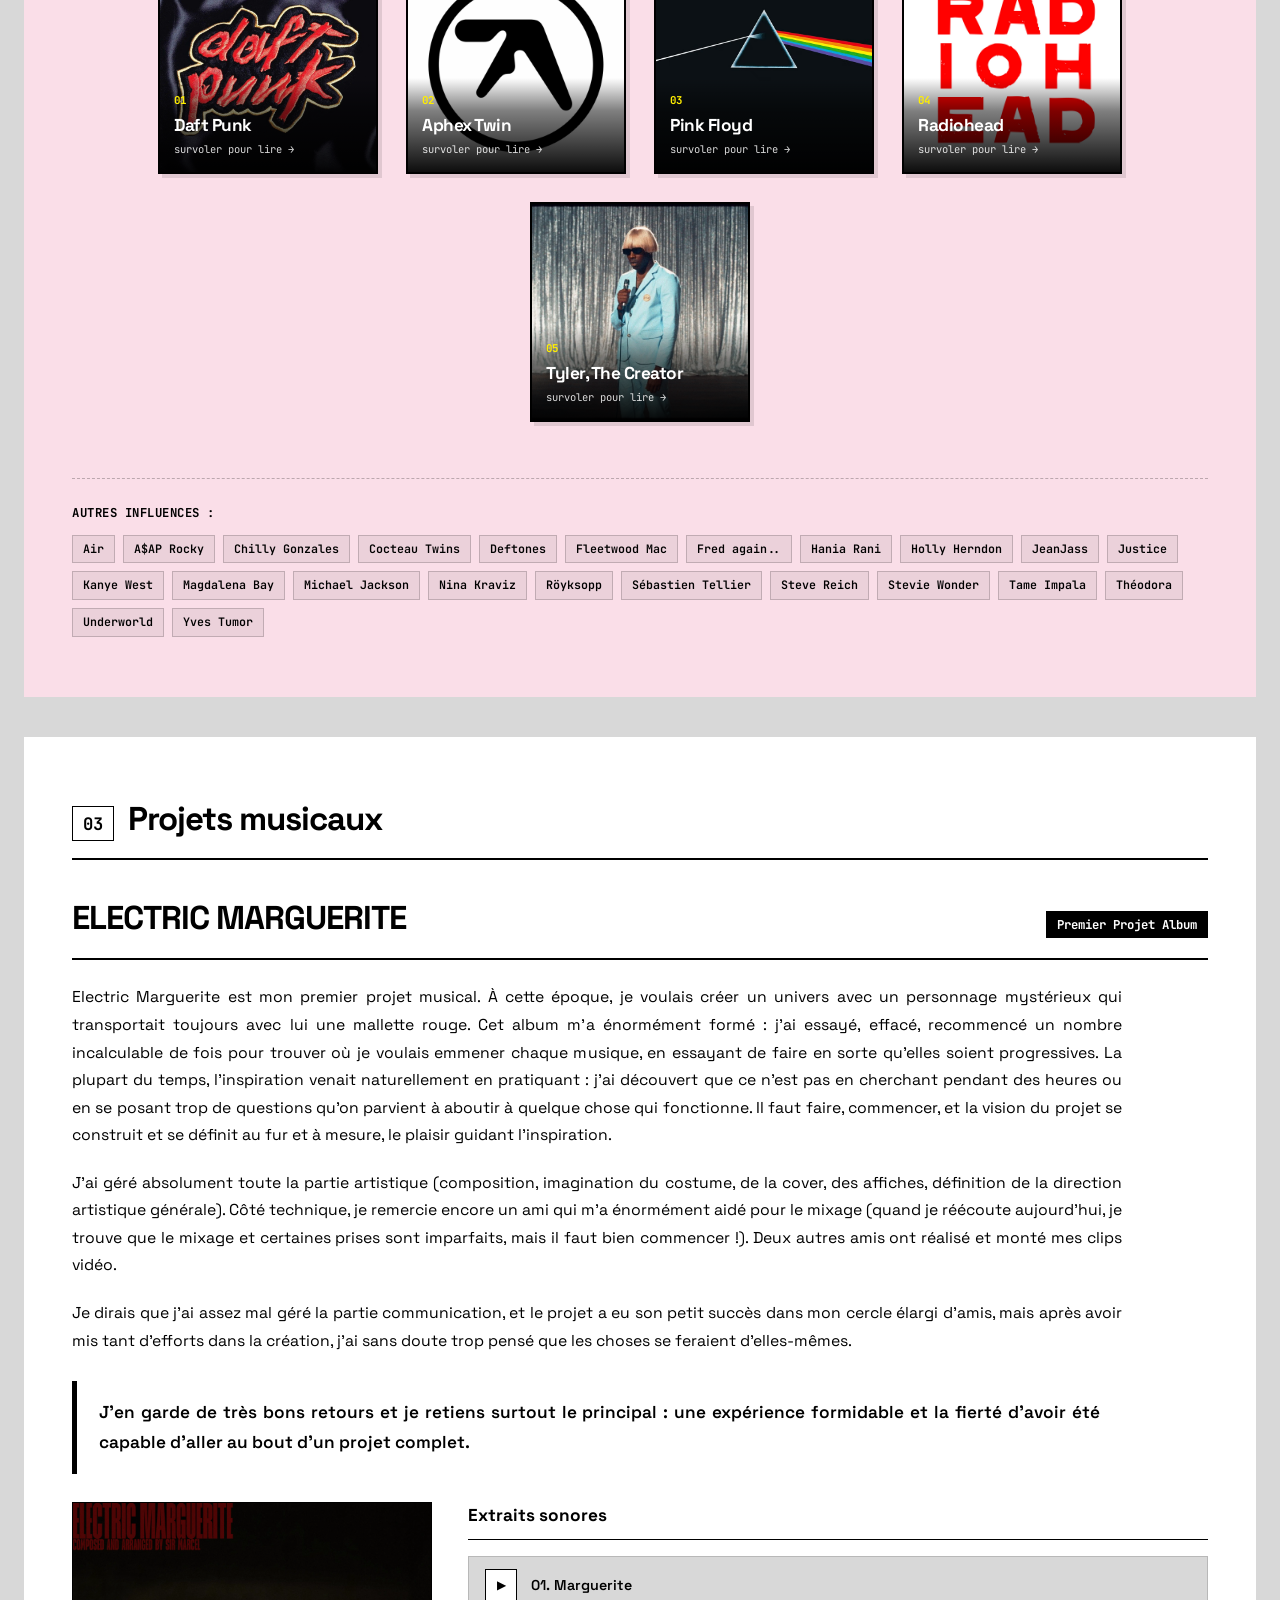
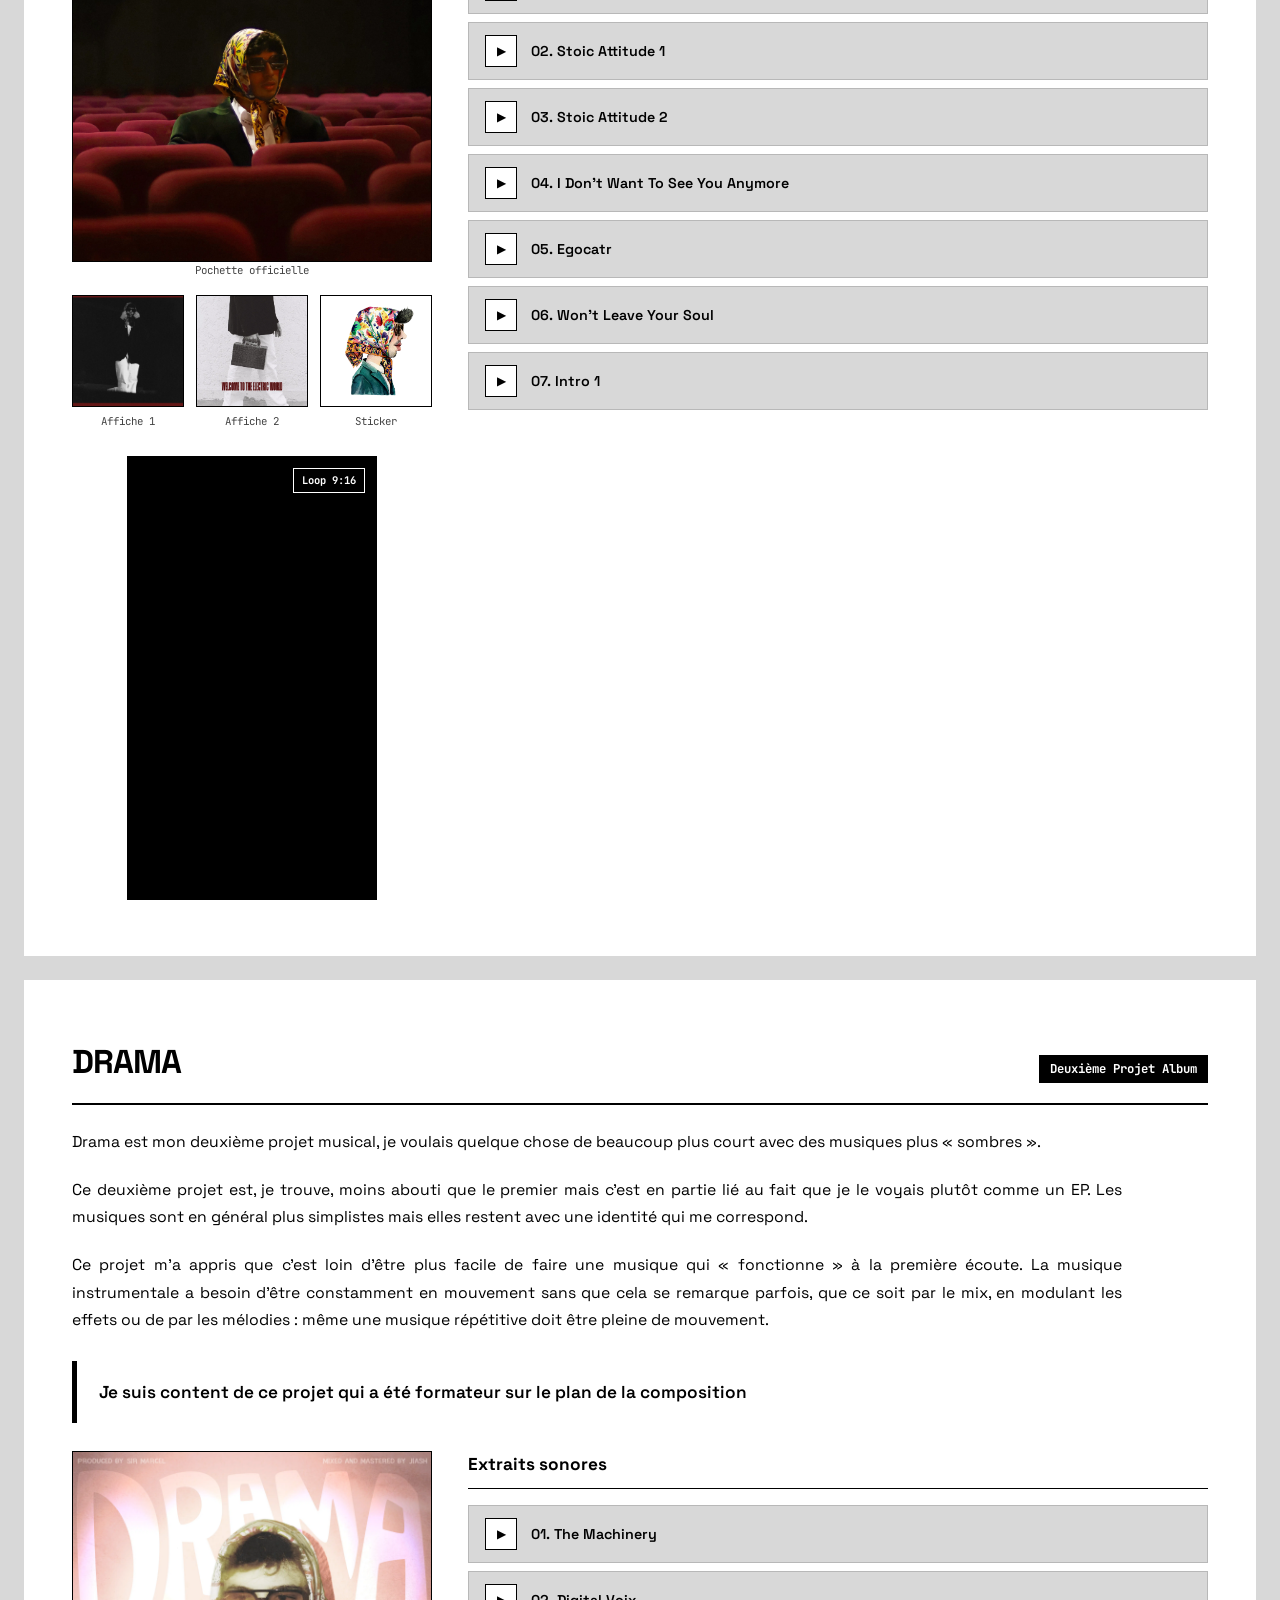
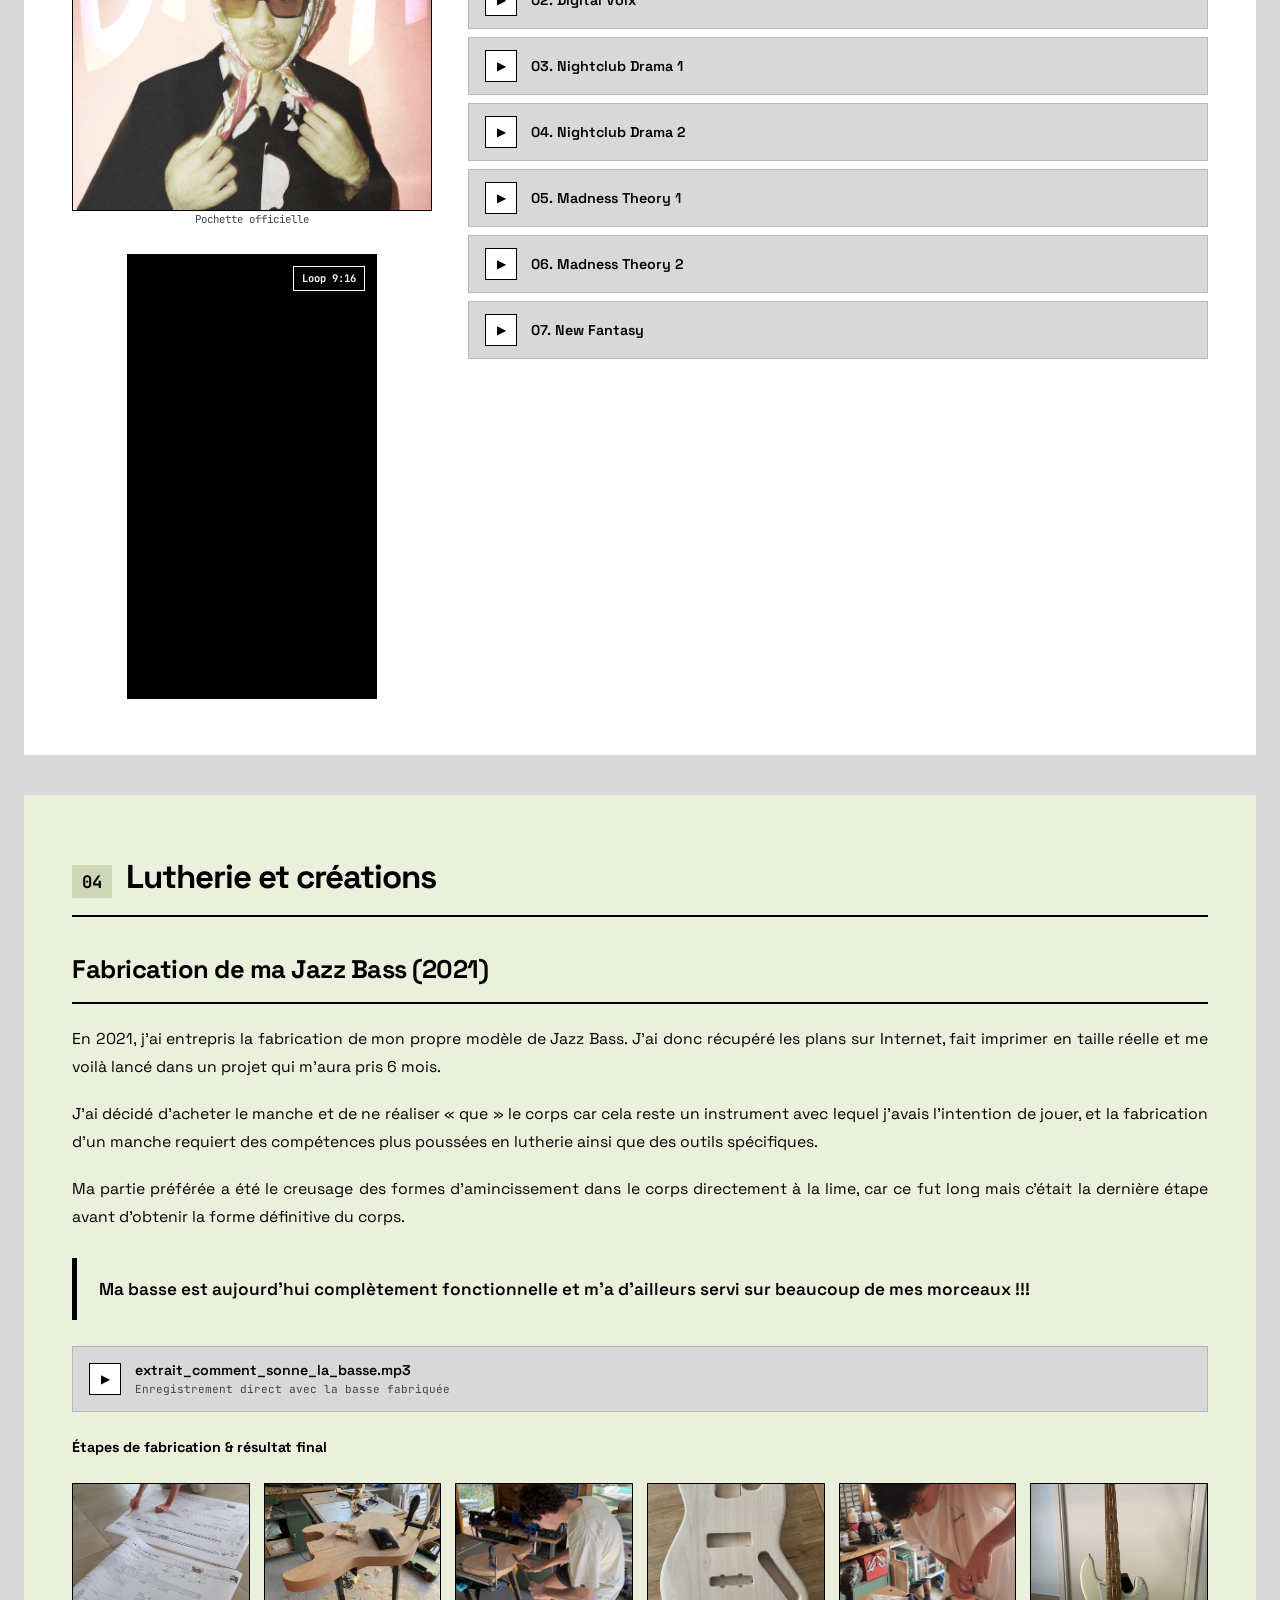
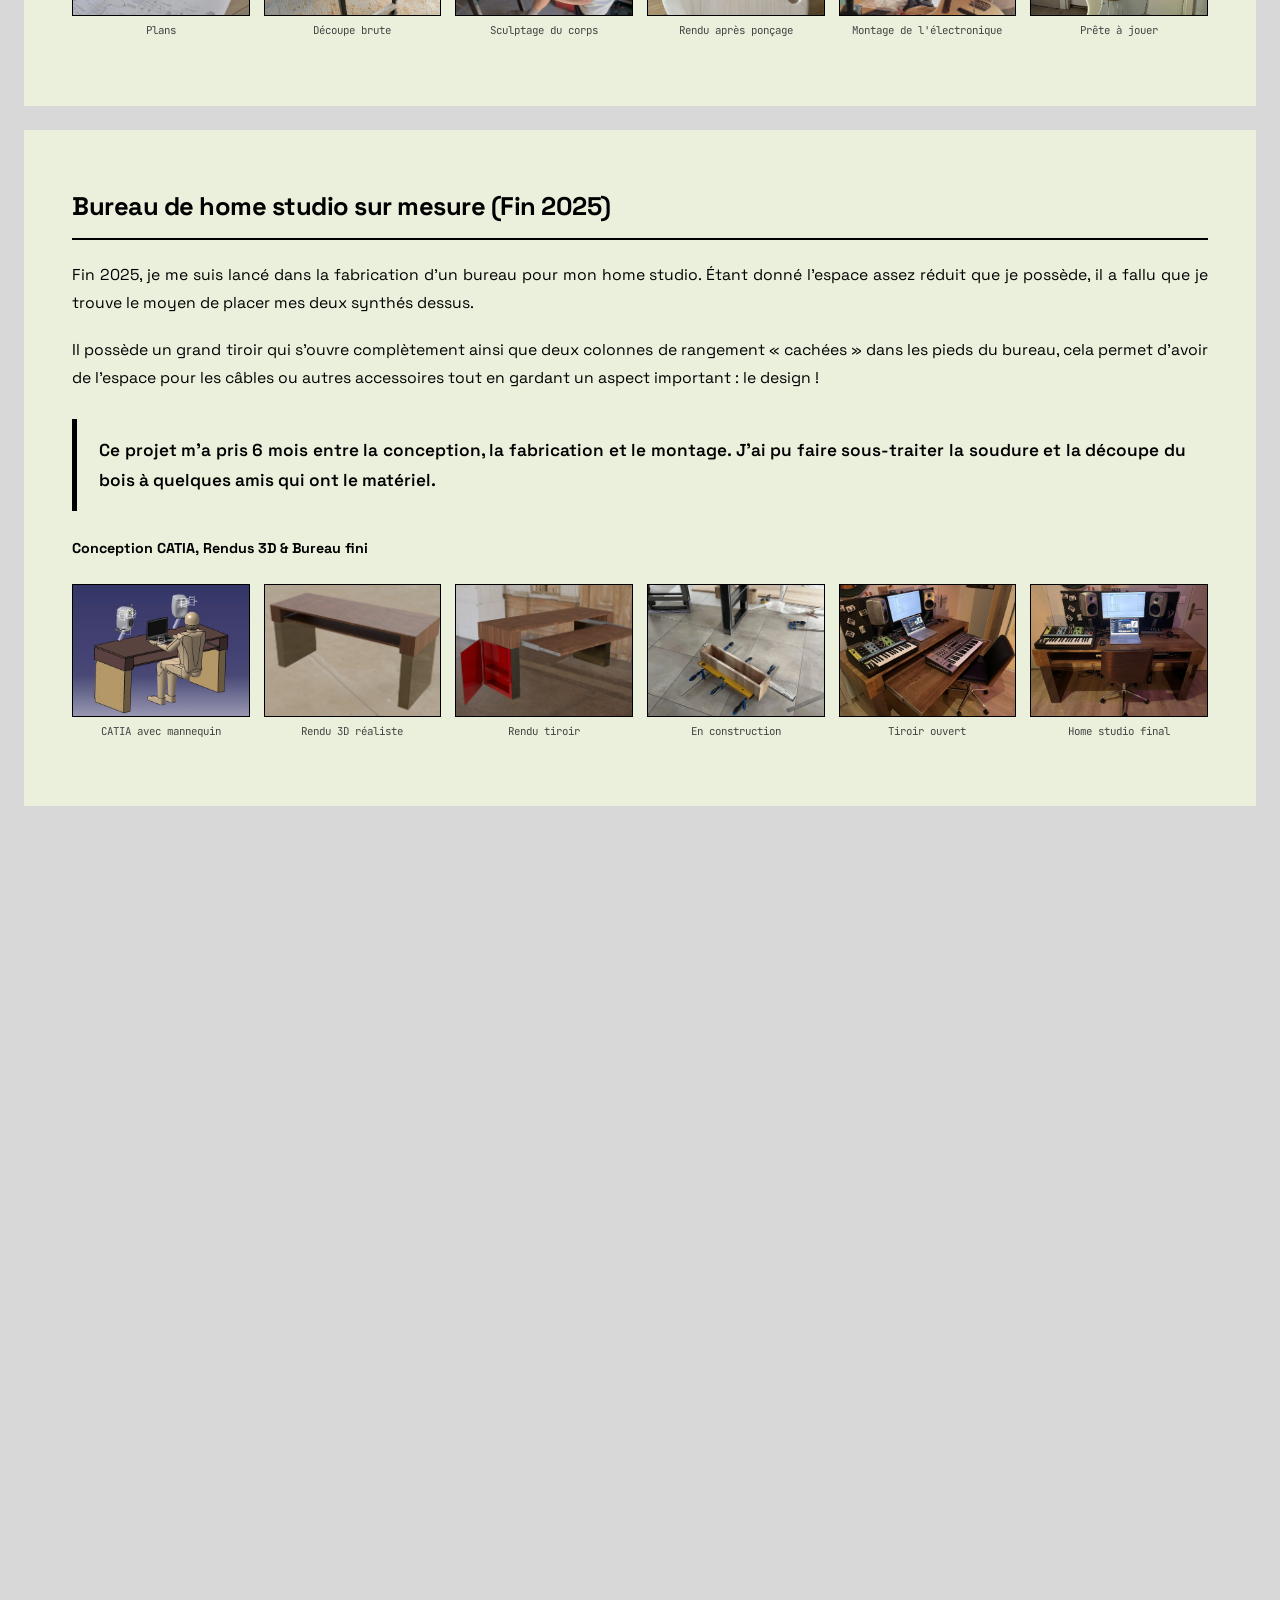
==== commit c230e880: "Migration des images en WebP et des extraits audio en MP3 + archivage des anciennes versions dans ZZ" ====
--- a/index.html
+++ b/index.html
@@ -11,7 +11,7 @@
   <link href="https://fonts.googleapis.com/css2?family=JetBrains+Mono:wght@400;500;700&family=Space+Grotesk:wght@400;500;600;700&display=swap" rel="stylesheet">
 
   <link rel="stylesheet" href="style.css">
-  <script defer src="/assets/app.js" data-website-id="5671efb8-1726-4008-b2d2-1ea9b1476cae" data-host-url="/assets/api"></script>
+  <script defer src="/assets/app.js" data-website-id="5671efb8-1726-4008-b2d2-1ea9b1476cae" data-host-url="/assets"></script>
 </head>
 <body>
 
@@ -93,7 +93,7 @@
 
           <div class="moi-photo-col">
             <div class="moi-photo-box">
-              <img src="./1_moi/photo_de_moi.jpg" alt="Matéo (Siir Marcel)" class="zoom-image moi-photo-img" data-caption="Matéo (Siir Marcel)">
+              <img src="./1_moi/photo_de_moi.webp" alt="Matéo (Siir Marcel)" class="zoom-image moi-photo-img" data-caption="Matéo (Siir Marcel)">
               <span class="img-legend">Matéo — Siir Marcel</span>
             </div>
           </div>
@@ -122,7 +122,7 @@
           <div class="flip-card-wrapper card-daft" tabindex="0">
             <div class="flip-card-inner">
               <div class="flip-card-front">
-                <img src="./2_influences%20musicales/daft_punk/DaftPunk_HomeworkLP.jpg" alt="Daft Punk" class="artist-square-img">
+                <img src="./2_influences%20musicales/daft_punk/DaftPunk_HomeworkLP.webp" alt="Daft Punk" class="artist-square-img">
                 <div class="artist-front-overlay">
                   <span class="artist-num">01</span>
                   <h3 class="artist-title">Daft Punk</h3>
@@ -188,7 +188,7 @@
           <div class="flip-card-wrapper card-radiohead" tabindex="0">
             <div class="flip-card-inner">
               <div class="flip-card-front">
-                <img src="./2_influences%20musicales/radiohead/the-current-radiohead-logo-remade-in-crisp-4k-v0-cpv5992jfwne1.png" alt="Radiohead" class="artist-square-img">
+                <img src="./2_influences%20musicales/radiohead/the-current-radiohead-logo-remade-in-crisp-4k-v0-cpv5992jfwne1.webp" alt="Radiohead" class="artist-square-img">
                 <div class="artist-front-overlay">
                   <span class="artist-num">04</span>
                   <h3 class="artist-title">Radiohead</h3>
@@ -292,22 +292,22 @@
             <div class="album-media-col">
               <!-- Pochette officielle (Cover avant la vidéo) -->
               <div class="album-cover-box">
-                <img src="./3_projets_musicaux/ELECTRIC%20MARGERITE/ELECTRIC%20MARGUERITE%20COVER.png" alt="Cover Electric Marguerite" class="zoom-image" data-caption="Pochette officielle — ELECTRIC MARGUERITE">
+                <img src="./3_projets_musicaux/ELECTRIC%20MARGERITE/ELECTRIC_MARGUERITE_COVER.webp" alt="Cover Electric Marguerite" class="zoom-image" data-caption="Pochette officielle — ELECTRIC MARGUERITE">
                 <span class="img-legend">Pochette officielle</span>
               </div>
 
               <!-- Visuels secondaires & Stickers -->
               <div class="album-thumbs-row">
                 <div class="thumb-wrap">
-                  <img src="./3_projets_musicaux/ELECTRIC%20MARGERITE/images%20et%20stickers/AFFICHE_1.png" alt="Affiche 1" class="zoom-image" data-caption="Affiche promotionnelle #1">
+                  <img src="./3_projets_musicaux/ELECTRIC%20MARGERITE/images%20et%20stickers/AFFICHE_1.webp" alt="Affiche 1" class="zoom-image" data-caption="Affiche promotionnelle #1">
                   <span class="img-legend">Affiche 1</span>
                 </div>
                 <div class="thumb-wrap">
-                  <img src="./3_projets_musicaux/ELECTRIC%20MARGERITE/images%20et%20stickers/affiche_2.jpg" alt="Affiche 2" class="zoom-image" data-caption="Affiche promotionnelle #2">
+                  <img src="./3_projets_musicaux/ELECTRIC%20MARGERITE/images%20et%20stickers/affiche_2.webp" alt="Affiche 2" class="zoom-image" data-caption="Affiche promotionnelle #2">
                   <span class="img-legend">Affiche 2</span>
                 </div>
                 <div class="thumb-wrap">
-                  <img src="./3_projets_musicaux/ELECTRIC%20MARGERITE/images%20et%20stickers/sticker.png" alt="Sticker" class="zoom-image" data-caption="Sticker Electric Marguerite">
+                  <img src="./3_projets_musicaux/ELECTRIC%20MARGERITE/images%20et%20stickers/sticker.webp" alt="Sticker" class="zoom-image" data-caption="Sticker Electric Marguerite">
                   <span class="img-legend">Sticker</span>
                 </div>
               </div>
@@ -328,7 +328,7 @@
               </div>
 
               <div class="tracks-list" data-album="Electric Marguerite">
-                <div class="track-item" data-src="./3_projets_musicaux/ELECTRIC%20MARGERITE/extraits%20sonores/marguerite.wav" data-title="Marguerite">
+                <div class="track-item" data-src="./3_projets_musicaux/ELECTRIC%20MARGERITE/extraits%20sonores/marguerite.mp3" data-title="Marguerite">
                   <button class="track-btn"><span class="btn-symbol">▶</span></button>
                   <div class="track-meta">
                     <span class="track-title">01. Marguerite</span>
@@ -336,7 +336,7 @@
                   <div class="track-bars"><span></span><span></span><span></span></div>
                 </div>
 
-                <div class="track-item" data-src="./3_projets_musicaux/ELECTRIC%20MARGERITE/extraits%20sonores/stoic_attitude_1.wav" data-title="Stoic Attitude (Part 1)">
+                <div class="track-item" data-src="./3_projets_musicaux/ELECTRIC%20MARGERITE/extraits%20sonores/stoic_attitude_1.mp3" data-title="Stoic Attitude (Part 1)">
                   <button class="track-btn"><span class="btn-symbol">▶</span></button>
                   <div class="track-meta">
                     <span class="track-title">02. Stoic Attitude 1</span>
@@ -344,7 +344,7 @@
                   <div class="track-bars"><span></span><span></span><span></span></div>
                 </div>
 
-                <div class="track-item" data-src="./3_projets_musicaux/ELECTRIC%20MARGERITE/extraits%20sonores/stoic_attitude_2.wav" data-title="Stoic Attitude (Part 2)">
+                <div class="track-item" data-src="./3_projets_musicaux/ELECTRIC%20MARGERITE/extraits%20sonores/stoic_attitude_2.mp3" data-title="Stoic Attitude (Part 2)">
                   <button class="track-btn"><span class="btn-symbol">▶</span></button>
                   <div class="track-meta">
                     <span class="track-title">03. Stoic Attitude 2</span>
@@ -352,7 +352,7 @@
                   <div class="track-bars"><span></span><span></span><span></span></div>
                 </div>
 
-                <div class="track-item" data-src="./3_projets_musicaux/ELECTRIC%20MARGERITE/extraits%20sonores/i_dont_want_to_see_you_anymore.wav" data-title="I Don't Want To See You Anymore">
+                <div class="track-item" data-src="./3_projets_musicaux/ELECTRIC%20MARGERITE/extraits%20sonores/i_dont_want_to_see_you_anymore.mp3" data-title="I Don't Want To See You Anymore">
                   <button class="track-btn"><span class="btn-symbol">▶</span></button>
                   <div class="track-meta">
                     <span class="track-title">04. I Don't Want To See You Anymore</span>
@@ -360,7 +360,7 @@
                   <div class="track-bars"><span></span><span></span><span></span></div>
                 </div>
 
-                <div class="track-item" data-src="./3_projets_musicaux/ELECTRIC%20MARGERITE/extraits%20sonores/egocatr.wav" data-title="Egocatr">
+                <div class="track-item" data-src="./3_projets_musicaux/ELECTRIC%20MARGERITE/extraits%20sonores/egocatr.mp3" data-title="Egocatr">
                   <button class="track-btn"><span class="btn-symbol">▶</span></button>
                   <div class="track-meta">
                     <span class="track-title">05. Egocatr</span>
@@ -368,7 +368,7 @@
                   <div class="track-bars"><span></span><span></span><span></span></div>
                 </div>
 
-                <div class="track-item" data-src="./3_projets_musicaux/ELECTRIC%20MARGERITE/extraits%20sonores/wont_leave_your_soul.wav" data-title="Won't Leave Your Soul">
+                <div class="track-item" data-src="./3_projets_musicaux/ELECTRIC%20MARGERITE/extraits%20sonores/wont_leave_your_soul.mp3" data-title="Won't Leave Your Soul">
                   <button class="track-btn"><span class="btn-symbol">▶</span></button>
                   <div class="track-meta">
                     <span class="track-title">06. Won't Leave Your Soul</span>
@@ -376,7 +376,7 @@
                   <div class="track-bars"><span></span><span></span><span></span></div>
                 </div>
 
-                <div class="track-item" data-src="./3_projets_musicaux/ELECTRIC%20MARGERITE/extraits%20sonores/intro_1.wav" data-title="Intro (1)">
+                <div class="track-item" data-src="./3_projets_musicaux/ELECTRIC%20MARGERITE/extraits%20sonores/intro_1.mp3" data-title="Intro (1)">
                   <button class="track-btn"><span class="btn-symbol">▶</span></button>
                   <div class="track-meta">
                     <span class="track-title">07. Intro 1</span>
@@ -407,7 +407,7 @@
             <div class="album-media-col">
               <!-- Pochette officielle DRAMA (Cover avant la vidéo) -->
               <div class="album-cover-box">
-                <img src="./3_projets_musicaux/DRAMA/drama%20cover.png" alt="Cover DRAMA" class="zoom-image" data-caption="Pochette officielle — DRAMA">
+                <img src="./3_projets_musicaux/DRAMA/drama_cover.webp" alt="Cover DRAMA" class="zoom-image" data-caption="Pochette officielle — DRAMA">
                 <span class="img-legend">Pochette officielle</span>
               </div>
 
@@ -427,7 +427,7 @@
               </div>
 
               <div class="tracks-list" data-album="DRAMA">
-                <div class="track-item" data-src="./3_projets_musicaux/DRAMA/extrait_audio/the_machinery.wav" data-title="The Machinery">
+                <div class="track-item" data-src="./3_projets_musicaux/DRAMA/extrait_audio/the_machinery.mp3" data-title="The Machinery">
                   <button class="track-btn"><span class="btn-symbol">▶</span></button>
                   <div class="track-meta">
                     <span class="track-title">01. The Machinery</span>
@@ -435,7 +435,7 @@
                   <div class="track-bars"><span></span><span></span><span></span></div>
                 </div>
 
-                <div class="track-item" data-src="./3_projets_musicaux/DRAMA/extrait_audio/digital_voix.wav" data-title="Digital Voix">
+                <div class="track-item" data-src="./3_projets_musicaux/DRAMA/extrait_audio/digital_voix.mp3" data-title="Digital Voix">
                   <button class="track-btn"><span class="btn-symbol">▶</span></button>
                   <div class="track-meta">
                     <span class="track-title">02. Digital Voix</span>
@@ -443,7 +443,7 @@
                   <div class="track-bars"><span></span><span></span><span></span></div>
                 </div>
 
-                <div class="track-item" data-src="./3_projets_musicaux/DRAMA/extrait_audio/nightclub_drama_1.wav" data-title="Nightclub Drama 1">
+                <div class="track-item" data-src="./3_projets_musicaux/DRAMA/extrait_audio/nightclub_drama_1.mp3" data-title="Nightclub Drama 1">
                   <button class="track-btn"><span class="btn-symbol">▶</span></button>
                   <div class="track-meta">
                     <span class="track-title">03. Nightclub Drama 1</span>
@@ -451,7 +451,7 @@
                   <div class="track-bars"><span></span><span></span><span></span></div>
                 </div>
 
-                <div class="track-item" data-src="./3_projets_musicaux/DRAMA/extrait_audio/nightclub_drama_2.wav" data-title="Nightclub Drama 2">
+                <div class="track-item" data-src="./3_projets_musicaux/DRAMA/extrait_audio/nightclub_drama_2.mp3" data-title="Nightclub Drama 2">
                   <button class="track-btn"><span class="btn-symbol">▶</span></button>
                   <div class="track-meta">
                     <span class="track-title">04. Nightclub Drama 2</span>
@@ -459,7 +459,7 @@
                   <div class="track-bars"><span></span><span></span><span></span></div>
                 </div>
 
-                <div class="track-item" data-src="./3_projets_musicaux/DRAMA/extrait_audio/madness_theory_1.wav" data-title="Madness Theory 1">
+                <div class="track-item" data-src="./3_projets_musicaux/DRAMA/extrait_audio/madness_theory_1.mp3" data-title="Madness Theory 1">
                   <button class="track-btn"><span class="btn-symbol">▶</span></button>
                   <div class="track-meta">
                     <span class="track-title">05. Madness Theory 1</span>
@@ -467,7 +467,7 @@
                   <div class="track-bars"><span></span><span></span><span></span></div>
                 </div>
 
-                <div class="track-item" data-src="./3_projets_musicaux/DRAMA/extrait_audio/madness_theory_2.wav" data-title="Madness Theory 2">
+                <div class="track-item" data-src="./3_projets_musicaux/DRAMA/extrait_audio/madness_theory_2.mp3" data-title="Madness Theory 2">
                   <button class="track-btn"><span class="btn-symbol">▶</span></button>
                   <div class="track-meta">
                     <span class="track-title">06. Madness Theory 2</span>
@@ -475,7 +475,7 @@
                   <div class="track-bars"><span></span><span></span><span></span></div>
                 </div>
 
-                <div class="track-item" data-src="./3_projets_musicaux/DRAMA/extrait_audio/new_fantasy.wav" data-title="New Fantasy">
+                <div class="track-item" data-src="./3_projets_musicaux/DRAMA/extrait_audio/new_fantasy.mp3" data-title="New Fantasy">
                   <button class="track-btn"><span class="btn-symbol">▶</span></button>
                   <div class="track-meta">
                     <span class="track-title">07. New Fantasy</span>
@@ -517,10 +517,10 @@
 
             <!-- Lecteur audio extrait basse -->
             <div class="single-audio-card">
-              <div class="track-item" data-src="./4_lutherie_et_creations/basse/extrait_comment_sonne_la_basse.wav" data-title="Comment sonne la basse">
+              <div class="track-item" data-src="./4_lutherie_et_creations/basse/extrait_comment_sonne_la_basse.mp3" data-title="Comment sonne la basse">
                 <button class="track-btn"><span class="btn-symbol">▶</span></button>
                 <div class="track-meta">
-                  <span class="track-title">extrait_comment_sonne_la_basse.wav</span>
+                  <span class="track-title">extrait_comment_sonne_la_basse.mp3</span>
                   <span class="track-sub" data-i18n="bass_audio_sub">Enregistrement direct avec la basse fabriquée</span>
                 </div>
                 <div class="track-bars"><span></span><span></span><span></span></div>
@@ -532,27 +532,27 @@
               <span class="gallery-title" data-i18n="gallery_bass_title">Étapes de fabrication & résultat final</span>
               <div class="gallery-grid">
                 <div class="gallery-card">
-                  <img src="./4_lutherie_et_creations/basse/1.JPG" alt="Basse étape 1 - Plans" class="zoom-image" data-caption="Plans de fabrication du corps">
+                  <img src="./4_lutherie_et_creations/basse/1.webp" alt="Basse étape 1 - Plans" class="zoom-image" data-caption="Plans de fabrication du corps">
                   <span class="img-legend">Plans</span>
                 </div>
                 <div class="gallery-card">
-                  <img src="./4_lutherie_et_creations/basse/2.jpeg" alt="Basse étape 2 - Découpe brute" class="zoom-image" data-caption="Découpe brute du corps">
+                  <img src="./4_lutherie_et_creations/basse/2.webp" alt="Basse étape 2 - Découpe brute" class="zoom-image" data-caption="Découpe brute du corps">
                   <span class="img-legend">Découpe brute</span>
                 </div>
                 <div class="gallery-card">
-                  <img src="./4_lutherie_et_creations/basse/4.jpeg" alt="Basse étape 4 - Sculptage du corps" class="zoom-image" data-caption="Sculptage et chanfreins du corps">
+                  <img src="./4_lutherie_et_creations/basse/4.webp" alt="Basse étape 4 - Sculptage du corps" class="zoom-image" data-caption="Sculptage et chanfreins du corps">
                   <span class="img-legend">Sculptage du corps</span>
                 </div>
                 <div class="gallery-card">
-                  <img src="./4_lutherie_et_creations/basse/6.jpeg" alt="Basse étape 6 - Rendu après ponçage" class="zoom-image" data-caption="Rendu final après ponçage">
+                  <img src="./4_lutherie_et_creations/basse/6.webp" alt="Basse étape 6 - Rendu après ponçage" class="zoom-image" data-caption="Rendu final après ponçage">
                   <span class="img-legend">Rendu après ponçage</span>
                 </div>
                 <div class="gallery-card">
-                  <img src="./4_lutherie_et_creations/basse/11.JPG" alt="Basse étape 11 - Montage de l'électronique" class="zoom-image" data-caption="Montage et câblage de l'électronique">
+                  <img src="./4_lutherie_et_creations/basse/11.webp" alt="Basse étape 11 - Montage de l'électronique" class="zoom-image" data-caption="Montage et câblage de l'électronique">
                   <span class="img-legend">Montage de l'électronique</span>
                 </div>
                 <div class="gallery-card">
-                  <img src="./4_lutherie_et_creations/basse/13.jpeg" alt="Basse étape 13 - Prête à jouer" class="zoom-image" data-caption="Basse finalisée et cordée">
+                  <img src="./4_lutherie_et_creations/basse/13.webp" alt="Basse étape 13 - Prête à jouer" class="zoom-image" data-caption="Basse finalisée et cordée">
                   <span class="img-legend">Prête à jouer</span>
                 </div>
               </div>
@@ -578,27 +578,27 @@
               <span class="gallery-title" data-i18n="gallery_desk_title">Conception CATIA, Rendus 3D & Bureau fini</span>
               <div class="gallery-grid">
                 <div class="gallery-card">
-                  <img src="./4_lutherie_et_creations/bureau%20de%20home%20studio/photo%20rendu%20catia/rendu_catia_avec_mannquin.png" alt="Rendu CATIA avec mannequin" class="zoom-image" data-caption="Modélisation ergonomique CATIA avec mannequin">
+                  <img src="./4_lutherie_et_creations/bureau%20de%20home%20studio/photo%20rendu%20catia/rendu_catia_avec_mannquin.webp" alt="Rendu CATIA avec mannequin" class="zoom-image" data-caption="Modélisation ergonomique CATIA avec mannequin">
                   <span class="img-legend">CATIA avec mannequin</span>
                 </div>
                 <div class="gallery-card">
-                  <img src="./4_lutherie_et_creations/bureau%20de%20home%20studio/photos%20rendu%20realiste/rendu1.jpg" alt="Rendu réaliste 1" class="zoom-image" data-caption="Rendu photoréaliste studio">
+                  <img src="./4_lutherie_et_creations/bureau%20de%20home%20studio/photos%20rendu%20realiste/rendu1.webp" alt="Rendu réaliste 1" class="zoom-image" data-caption="Rendu photoréaliste studio">
                   <span class="img-legend">Rendu 3D réaliste</span>
                 </div>
                 <div class="gallery-card">
-                  <img src="./4_lutherie_et_creations/bureau%20de%20home%20studio/photos%20rendu%20realiste/rendu2.png" alt="Rendu réaliste 2" class="zoom-image" data-caption="Rendu photoréaliste tiroir">
+                  <img src="./4_lutherie_et_creations/bureau%20de%20home%20studio/photos%20rendu%20realiste/rendu2.webp" alt="Rendu réaliste 2" class="zoom-image" data-caption="Rendu photoréaliste tiroir">
                   <span class="img-legend">Rendu tiroir</span>
                 </div>
                 <div class="gallery-card">
-                  <img src="./4_lutherie_et_creations/bureau%20de%20home%20studio/photos%20finales/bureau%20en%20construction.jpg" alt="Construction" class="zoom-image" data-caption="Bureau en cours de fabrication">
+                  <img src="./4_lutherie_et_creations/bureau%20de%20home%20studio/photos%20finales/bureau_en_construction.webp" alt="Construction" class="zoom-image" data-caption="Bureau en cours de fabrication">
                   <span class="img-legend">En construction</span>
                 </div>
                 <div class="gallery-card">
-                  <img src="./4_lutherie_et_creations/bureau%20de%20home%20studio/photos%20finales/bureau%20tiroir%20ouvert.jpeg" alt="Tiroir ouvert" class="zoom-image" data-caption="Grand tiroir coulissant ouvert">
+                  <img src="./4_lutherie_et_creations/bureau%20de%20home%20studio/photos%20finales/bureau_tiroir_ouvert.webp" alt="Tiroir ouvert" class="zoom-image" data-caption="Grand tiroir coulissant ouvert">
                   <span class="img-legend">Tiroir ouvert</span>
                 </div>
                 <div class="gallery-card">
-                  <img src="./4_lutherie_et_creations/bureau%20de%20home%20studio/photos%20finales/home%20studio%20final.jpeg" alt="Home studio final" class="zoom-image" data-caption="Bureau installé dans le home studio">
+                  <img src="./4_lutherie_et_creations/bureau%20de%20home%20studio/photos%20finales/home_studio_final.webp" alt="Home studio final" class="zoom-image" data-caption="Bureau installé dans le home studio">
                   <span class="img-legend">Home studio final</span>
                 </div>
               </div>
@@ -634,10 +634,10 @@
 
             <!-- Extrait sonore Machina (extrait mis à jour) -->
             <div class="single-audio-card">
-              <div class="track-item" data-src="./5_projets_en_cours/machina/extrait_audio_machina.wav" data-title="Extrait Audio Machina">
+              <div class="track-item" data-src="./5_projets_en_cours/machina/extrait_audio_machina.mp3" data-title="Extrait Audio Machina">
                 <button class="track-btn"><span class="btn-symbol">▶</span></button>
                 <div class="track-meta">
-                  <span class="track-title">extrait_audio_machina.wav</span>
+                  <span class="track-title">extrait_audio_machina.mp3</span>
                   <span class="track-sub" data-i18n="machina_audio_sub">Démonstration sonore générée par Machina</span>
                 </div>
                 <div class="track-bars"><span></span><span></span><span></span></div>
@@ -647,11 +647,11 @@
             <!-- Visuels Machina avec zoom et légendes -->
             <div class="machina-visuals-grid">
               <div class="machina-card">
-                <img src="./5_projets_en_cours/machina/interface_visuelle_machina.png" alt="Interface Machina" class="zoom-image" data-caption="Interface logicielle de Machina">
+                <img src="./5_projets_en_cours/machina/interface_visuelle_machina.webp" alt="Interface Machina" class="zoom-image" data-caption="Interface logicielle de Machina">
                 <span class="img-legend">Interface logicielle Machina</span>
               </div>
               <div class="machina-card">
-                <img src="./5_projets_en_cours/machina/prototype_interface_visuelle_dessinee_sur_ipad.jpg" alt="Prototype iPad" class="zoom-image" data-caption="Prototype d'interface dessiné sur iPad">
+                <img src="./5_projets_en_cours/machina/prototype_interface_visuelle_dessinee_sur_ipad.webp" alt="Prototype iPad" class="zoom-image" data-caption="Prototype d'interface dessiné sur iPad">
                 <span class="img-legend">Prototype esquissé sur iPad</span>
               </div>
             </div>
@@ -679,7 +679,7 @@
               <div class="elektro-audio-col">
                 <span class="gallery-title" data-i18n="elektro_audio_title">Extraits de maquettes en avant-première</span>
                 <div class="tracks-list elektro-tracks-list" data-album="Elektromania">
-                  <div class="track-item" data-src="./5_projets_en_cours/ELEKTROMANIA/extraits_audio/extract1.wav" data-title="Elektromania - Maquette 01">
+                  <div class="track-item" data-src="./5_projets_en_cours/ELEKTROMANIA/extraits_audio/extract1.mp3" data-title="Elektromania - Maquette 01">
                     <button class="track-btn"><span class="btn-symbol">▶</span></button>
                     <div class="track-meta">
                       <span class="track-title">01. Maquette 01</span>
@@ -687,7 +687,7 @@
                     <div class="track-bars"><span></span><span></span><span></span></div>
                   </div>
 
-                  <div class="track-item" data-src="./5_projets_en_cours/ELEKTROMANIA/extraits_audio/extract2.wav" data-title="Elektromania - Maquette 02">
+                  <div class="track-item" data-src="./5_projets_en_cours/ELEKTROMANIA/extraits_audio/extract2.mp3" data-title="Elektromania - Maquette 02">
                     <button class="track-btn"><span class="btn-symbol">▶</span></button>
                     <div class="track-meta">
                       <span class="track-title">02. Maquette 02</span>
@@ -695,7 +695,7 @@
                     <div class="track-bars"><span></span><span></span><span></span></div>
                   </div>
 
-                  <div class="track-item" data-src="./5_projets_en_cours/ELEKTROMANIA/extraits_audio/extract3.wav" data-title="Elektromania - Maquette 03">
+                  <div class="track-item" data-src="./5_projets_en_cours/ELEKTROMANIA/extraits_audio/extract3.mp3" data-title="Elektromania - Maquette 03">
                     <button class="track-btn"><span class="btn-symbol">▶</span></button>
                     <div class="track-meta">
                       <span class="track-title">03. Maquette 03</span>
@@ -703,7 +703,7 @@
                     <div class="track-bars"><span></span><span></span><span></span></div>
                   </div>
 
-                  <div class="track-item" data-src="./5_projets_en_cours/ELEKTROMANIA/extraits_audio/extract4.wav" data-title="Elektromania - Maquette 04">
+                  <div class="track-item" data-src="./5_projets_en_cours/ELEKTROMANIA/extraits_audio/extract4.mp3" data-title="Elektromania - Maquette 04">
                     <button class="track-btn"><span class="btn-symbol">▶</span></button>
                     <div class="track-meta">
                       <span class="track-title">04. Maquette 04</span>
@@ -711,7 +711,7 @@
                     <div class="track-bars"><span></span><span></span><span></span></div>
                   </div>
 
-                  <div class="track-item" data-src="./5_projets_en_cours/ELEKTROMANIA/extraits_audio/extract5.wav" data-title="Elektromania - Maquette 05">
+                  <div class="track-item" data-src="./5_projets_en_cours/ELEKTROMANIA/extraits_audio/extract5.mp3" data-title="Elektromania - Maquette 05">
                     <button class="track-btn"><span class="btn-symbol">▶</span></button>
                     <div class="track-meta">
                       <span class="track-title">05. Maquette 05</span>
@@ -726,19 +726,19 @@
                 <span class="gallery-title" data-i18n="elektro_visuals_title">Inspirations visuelles & moodboard</span>
                 <div class="gallery-grid elektro-visuals-grid">
                   <div class="gallery-card">
-                    <img src="./5_projets_en_cours/ELEKTROMANIA/inspirations%20visuelles/1.png" alt="Inspiration Visuelle 1" class="zoom-image" data-caption="Inspiration visuelle #1 — Ambiances & Textures">
+                    <img src="./5_projets_en_cours/ELEKTROMANIA/inspirations%20visuelles/1.webp" alt="Inspiration Visuelle 1" class="zoom-image" data-caption="Inspiration visuelle #1 — Ambiances & Textures">
                     <span class="img-legend">Inspiration 01</span>
                   </div>
                   <div class="gallery-card">
-                    <img src="./5_projets_en_cours/ELEKTROMANIA/inspirations%20visuelles/2.png" alt="Inspiration Visuelle 2" class="zoom-image" data-caption="Inspiration visuelle #2 — Synthèses et matières">
+                    <img src="./5_projets_en_cours/ELEKTROMANIA/inspirations%20visuelles/2.webp" alt="Inspiration Visuelle 2" class="zoom-image" data-caption="Inspiration visuelle #2 — Synthèses et matières">
                     <span class="img-legend">Inspiration 02</span>
                   </div>
                   <div class="gallery-card">
-                    <img src="./5_projets_en_cours/ELEKTROMANIA/inspirations%20visuelles/3.png" alt="Inspiration Visuelle 3" class="zoom-image" data-caption="Inspiration visuelle #3 — Esthétique graphique">
+                    <img src="./5_projets_en_cours/ELEKTROMANIA/inspirations%20visuelles/3.webp" alt="Inspiration Visuelle 3" class="zoom-image" data-caption="Inspiration visuelle #3 — Esthétique graphique">
                     <span class="img-legend">Inspiration 03</span>
                   </div>
                   <div class="gallery-card">
-                    <img src="./5_projets_en_cours/ELEKTROMANIA/inspirations%20visuelles/test1.png" alt="Inspiration Visuelle 4" class="zoom-image" data-caption="Inspiration visuelle #4 — Recherche conceptuelle">
+                    <img src="./5_projets_en_cours/ELEKTROMANIA/inspirations%20visuelles/test1.webp" alt="Inspiration Visuelle 4" class="zoom-image" data-caption="Inspiration visuelle #4 — Recherche conceptuelle">
                     <span class="img-legend">Inspiration 04</span>
                   </div>
                 </div>
@@ -813,15 +813,15 @@
             <div class="media-gallery-wrap">
               <div class="gallery-grid stage-gallery-grid">
                 <div class="gallery-card">
-                  <img src="./8_autres_projets/1_projet%20de%20stage/système%20d'aquisition%20de%20donnée%201.png" alt="Système d'acquisition de données 1" class="zoom-image" data-caption="Système d'acquisition de données 1">
+                  <img src="./8_autres_projets/1_projet%20de%20stage/systeme_d_aquisition_de_donnee_1.webp" alt="Système d'acquisition de données 1" class="zoom-image" data-caption="Système d'acquisition de données 1">
                   <span class="img-legend">Système d'acquisition de données 1</span>
                 </div>
                 <div class="gallery-card">
-                  <img src="./8_autres_projets/1_projet%20de%20stage/système%20d'aquisition%20de%20donnée%202.png" alt="Système d'acquisition de données 2" class="zoom-image" data-caption="Système d'acquisition de données 2">
+                  <img src="./8_autres_projets/1_projet%20de%20stage/systeme_d_aquisition_de_donnee_2.webp" alt="Système d'acquisition de données 2" class="zoom-image" data-caption="Système d'acquisition de données 2">
                   <span class="img-legend">Système d'acquisition de données 2</span>
                 </div>
                 <div class="gallery-card">
-                  <img src="./8_autres_projets/1_projet%20de%20stage/exemple%20de%20représentation%20graphique%20des%20data%20.png" alt="Exemple de représentation graphique des data" class="zoom-image" data-caption="Exemple de représentation graphique des data">
+                  <img src="./8_autres_projets/1_projet%20de%20stage/exemple_de_representation_graphique_des_data.webp" alt="Exemple de représentation graphique des data" class="zoom-image" data-caption="Exemple de représentation graphique des data">
                   <span class="img-legend">Exemple de représentation graphique des data</span>
                 </div>
               </div>
@@ -843,23 +843,23 @@
             <div class="media-gallery-wrap">
               <div class="gallery-grid">
                 <div class="gallery-card">
-                  <img src="./8_autres_projets/2_volant%20de%20simulateur%20de%20course%20automobile/platron%20en%20carbon%20découpé%20au%20jet%20d'eau.jpeg" alt="Plastron en carbone découpé au jet d'eau" class="zoom-image" data-caption="Plastron en carbone découpé au jet d'eau">
+                  <img src="./8_autres_projets/2_volant%20de%20simulateur%20de%20course%20automobile/platron_en_carbon_decoupe_au_jet_d_eau.webp" alt="Plastron en carbone découpé au jet d'eau" class="zoom-image" data-caption="Plastron en carbone découpé au jet d'eau">
                   <span class="img-legend">Plastron en carbone découpé au jet d'eau</span>
                 </div>
                 <div class="gallery-card">
-                  <img src="./8_autres_projets/2_volant%20de%20simulateur%20de%20course%20automobile/boitier%20principal%20et%20premiers%20cablages.jpeg" alt="Boîtier principal et premiers câblages" class="zoom-image" data-caption="Boîtier principal et premiers câblages">
+                  <img src="./8_autres_projets/2_volant%20de%20simulateur%20de%20course%20automobile/boitier_principal_et_premiers_cablages.webp" alt="Boîtier principal et premiers câblages" class="zoom-image" data-caption="Boîtier principal et premiers câblages">
                   <span class="img-legend">Boîtier principal et premiers câblages</span>
                 </div>
                 <div class="gallery-card">
-                  <img src="./8_autres_projets/2_volant%20de%20simulateur%20de%20course%20automobile/premier%20tests.jpeg" alt="Premiers tests" class="zoom-image" data-caption="Premiers tests">
+                  <img src="./8_autres_projets/2_volant%20de%20simulateur%20de%20course%20automobile/premier_tests.webp" alt="Premiers tests" class="zoom-image" data-caption="Premiers tests">
                   <span class="img-legend">Premiers tests</span>
                 </div>
                 <div class="gallery-card">
-                  <img src="./8_autres_projets/2_volant%20de%20simulateur%20de%20course%20automobile/rendu%20final%20face%20avant.jpeg" alt="Rendu final face avant" class="zoom-image" data-caption="Rendu final face avant">
+                  <img src="./8_autres_projets/2_volant%20de%20simulateur%20de%20course%20automobile/rendu_final_face_avant.webp" alt="Rendu final face avant" class="zoom-image" data-caption="Rendu final face avant">
                   <span class="img-legend">Rendu final face avant</span>
                 </div>
                 <div class="gallery-card">
-                  <img src="./8_autres_projets/2_volant%20de%20simulateur%20de%20course%20automobile/rendu%20final%20face%20arriere.jpeg.jpeg" alt="Rendu final face arrière" class="zoom-image" data-caption="Rendu final face arrière">
+                  <img src="./8_autres_projets/2_volant%20de%20simulateur%20de%20course%20automobile/rendu_final_face_arriere_jpeg.webp" alt="Rendu final face arrière" class="zoom-image" data-caption="Rendu final face arrière">
                   <span class="img-legend">Rendu final face arrière</span>
                 </div>
               </div>
@@ -881,19 +881,19 @@
             <div class="media-gallery-wrap">
               <div class="gallery-grid">
                 <div class="gallery-card">
-                  <img src="./8_autres_projets/3_modèle%20de%20turbine%20solaar%20à%20imprimer%20en%203D/vue%203D-1.JPG" alt="Vue 3D-1" class="zoom-image" data-caption="Vue 3D-1">
+                  <img src="./8_autres_projets/3_modèle%20de%20turbine%20solaar%20à%20imprimer%20en%203D/vue_3D-1.webp" alt="Vue 3D-1" class="zoom-image" data-caption="Vue 3D-1">
                   <span class="img-legend">Vue 3D-1</span>
                 </div>
                 <div class="gallery-card">
-                  <img src="./8_autres_projets/3_modèle%20de%20turbine%20solaar%20à%20imprimer%20en%203D/vue%203D-2.JPG" alt="Vue 3D-2" class="zoom-image" data-caption="Vue 3D-2">
+                  <img src="./8_autres_projets/3_modèle%20de%20turbine%20solaar%20à%20imprimer%20en%203D/vue_3D-2.webp" alt="Vue 3D-2" class="zoom-image" data-caption="Vue 3D-2">
                   <span class="img-legend">Vue 3D-2</span>
                 </div>
                 <div class="gallery-card">
-                  <img src="./8_autres_projets/3_modèle%20de%20turbine%20solaar%20à%20imprimer%20en%203D/rendu%20final-1.JPG" alt="Rendu final-1" class="zoom-image" data-caption="Rendu final-1">
+                  <img src="./8_autres_projets/3_modèle%20de%20turbine%20solaar%20à%20imprimer%20en%203D/rendu_final-1.webp" alt="Rendu final-1" class="zoom-image" data-caption="Rendu final-1">
                   <span class="img-legend">Rendu final-1</span>
                 </div>
                 <div class="gallery-card">
-                  <img src="./8_autres_projets/3_modèle%20de%20turbine%20solaar%20à%20imprimer%20en%203D/rendu%20final-2.JPG" alt="Rendu final-2" class="zoom-image" data-caption="Rendu final-2">
+                  <img src="./8_autres_projets/3_modèle%20de%20turbine%20solaar%20à%20imprimer%20en%203D/rendu_final-2.webp" alt="Rendu final-2" class="zoom-image" data-caption="Rendu final-2">
                   <span class="img-legend">Rendu final-2</span>
                 </div>
               </div>
